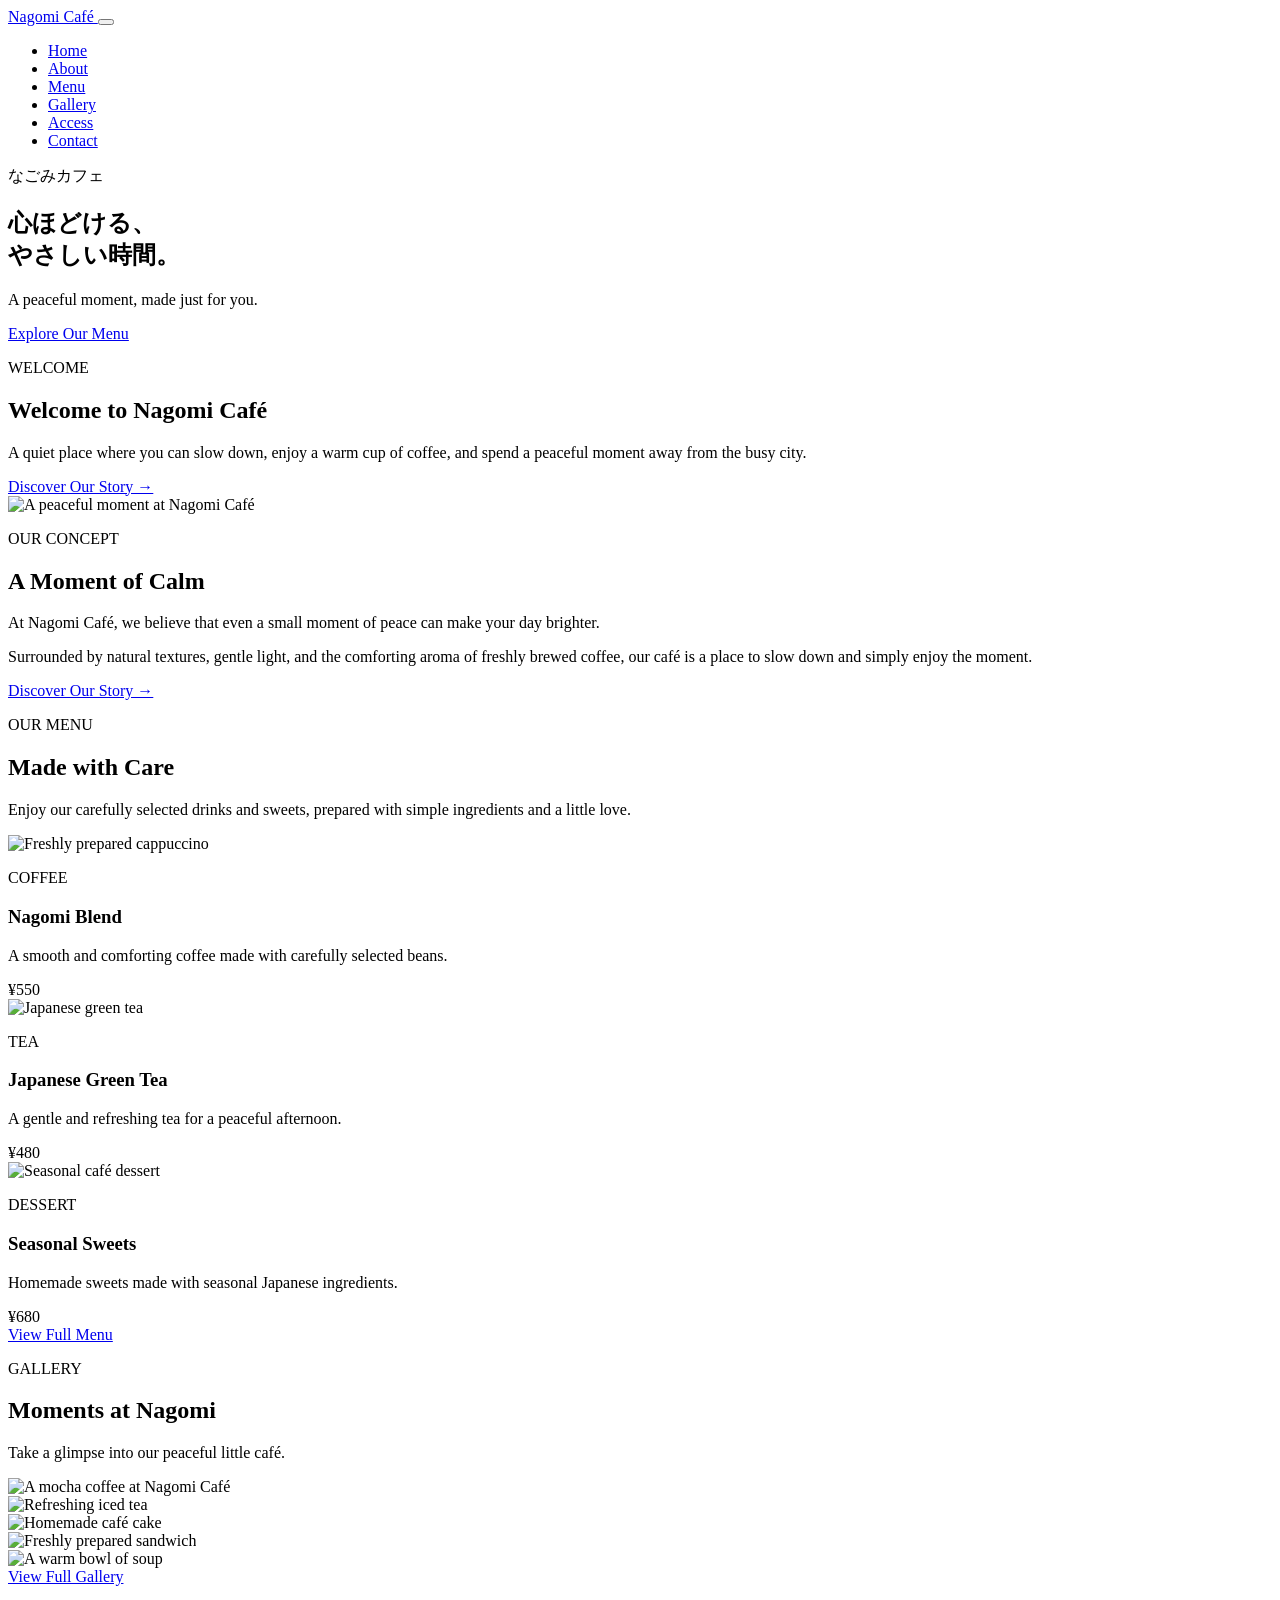
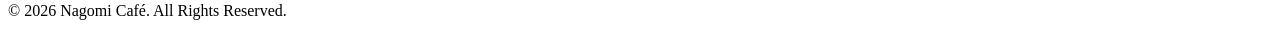
==== index.html @ a52973bc "Add files via upload" ====
<!DOCTYPE html>
<html lang="ja">

<head>
    <meta charset="UTF-8">
    <meta name="viewport" content="width=device-width, initial-scale=1.0">

    <title>Nagomi Café | なごみカフェ</title>

    <link rel="stylesheet" href="css/style.css">
</head>

<body>

    <!-- Header -->
    <header>
        <nav class="navbar">

            <!-- Logo -->
            <a href="index.html" class="logo">
                Nagomi Café
            </a>

            <!-- Mobile Menu Button -->
            <button
                class="menu-toggle"
                id="menu-toggle"
                type="button"
                aria-label="Open navigation menu"
                aria-expanded="false"
                aria-controls="nav-links"
            >
                <span></span>
                <span></span>
                <span></span>
            </button>

            <!-- Navigation Links -->
            <ul id="nav-links">
                <li><a href="index.html">Home</a></li>
                <li><a href="about.html">About</a></li>
                <li><a href="menu.html">Menu</a></li>
                <li><a href="gallery.html">Gallery</a></li>
                <li><a href="access.html">Access</a></li>
                <li><a href="contact.html">Contact</a></li>
            </ul>

        </nav>
    </header>


    <!-- Main Content -->
    <main>

        <!-- Hero Section -->
        <section class="hero">

            <div class="hero-content">

                <p class="hero-subtitle">
                    なごみカフェ
                </p>

                <h1>
                    心ほどける、<br>
                    やさしい時間。
                </h1>

                <p class="hero-text">
                    A peaceful moment, made just for you.
                </p>

                <a href="menu.html" class="hero-button">
                    Explore Our Menu
                </a>

            </div>

        </section>


        <!-- Introduction -->
        <section class="intro">

            <p class="section-label">
                WELCOME
            </p>

            <h2>
                Welcome to Nagomi Café
            </h2>

            <p>
                A quiet place where you can slow down,
                enjoy a warm cup of coffee, and spend
                a peaceful moment away from the busy city.
            </p>

            <a href="about.html" class="text-link">
                Discover Our Story →
            </a>

        </section>


 
<!-- Our Concept -->
<section class="concept">

    <div class="concept-image">
        <img
            src="images/cafe-concept.jpg"
            alt="A peaceful moment at Nagomi Café"
            loading="lazy"
        >
    </div>

    <div class="concept-content">

        <p class="section-label">
            OUR CONCEPT
        </p>

        <h2>
            A Moment of Calm
        </h2>

        <p>
            At Nagomi Café, we believe that even a small
            moment of peace can make your day brighter.
        </p>

        <p>
            Surrounded by natural textures, gentle light,
            and the comforting aroma of freshly brewed coffee,
            our café is a place to slow down and simply enjoy
            the moment.
        </p>

        <a href="about.html" class="text-link">
            Discover Our Story →
        </a>

    </div>

</section>


        <!-- Popular Menu -->
        <section class="menu-preview">

            <p class="section-label">
                OUR MENU
            </p>

            <h2>
                Made with Care
            </h2>

            <p class="menu-intro">
                Enjoy our carefully selected drinks and sweets,
                prepared with simple ingredients and a little love.
            </p>

            <!-- Menu Cards -->
            <div class="menu-cards">

                <!-- Coffee -->
                <div class="menu-card">

                    <div class="menu-card-image">
                        <img
                            src="images/cappuccino.jpg"
                            alt="Freshly prepared cappuccino"
                            loading="lazy"
                        >
                    </div>

                    <div class="menu-card-content">

                        <p class="menu-category">
                            COFFEE
                        </p>

                        <h3>
                            Nagomi Blend
                        </h3>

                        <p>
                            A smooth and comforting coffee
                            made with carefully selected beans.
                        </p>

                        <span class="price">
                            ¥550
                        </span>

                    </div>

                </div>


                <!-- Tea -->
                <div class="menu-card">

                    <div class="menu-card-image">
                        <img
                            src="images/green-tea.jpg"
                            alt="Japanese green tea"
                            loading="lazy"
                        >
                    </div>

                    <div class="menu-card-content">

                        <p class="menu-category">
                            TEA
                        </p>

                        <h3>
                            Japanese Green Tea
                        </h3>

                        <p>
                            A gentle and refreshing tea
                            for a peaceful afternoon.
                        </p>

                        <span class="price">
                            ¥480
                        </span>

                    </div>

                </div>


                <!-- Dessert -->
                <div class="menu-card">

                    <div class="menu-card-image">
                        <img
                            src="images/seasonal-dessert.jpg"
                            alt="Seasonal café dessert"
                            loading="lazy"
                        >
                    </div>

                    <div class="menu-card-content">

                        <p class="menu-category">
                            DESSERT
                        </p>

                        <h3>
                            Seasonal Sweets
                        </h3>

                        <p>
                            Homemade sweets made with
                            seasonal Japanese ingredients.
                        </p>

                        <span class="price">
                            ¥680
                        </span>

                    </div>

                </div>

            </div>

            <!-- Full Menu Button -->
            <a href="menu.html" class="menu-button">
                View Full Menu
            </a>

        </section>


        <!-- Gallery Preview -->
        <section class="gallery-preview">

            <p class="section-label">
                GALLERY
            </p>

            <h2>
                Moments at Nagomi
            </h2>

            <p class="gallery-intro">
                Take a glimpse into our peaceful little café.
            </p>

            <div class="gallery-grid">

                <div class="gallery-item gallery-large">
                    <img
                        src="images/cafe-mocha.jpg"
                        alt="A mocha coffee at Nagomi Café"
                        loading="lazy"
                    >
                </div>

                <div class="gallery-item">
                    <img
                        src="images/iced-tea.jpg"
                        alt="Refreshing iced tea"
                        loading="lazy"
                    >
                </div>

                <div class="gallery-item">
                    <img
                        src="images/homemade-cake.jpg"
                        alt="Homemade café cake"
                        loading="lazy"
                    >
                </div>

                <div class="gallery-item">
                    <img
                        src="images/sandwich.jpg"
                        alt="Freshly prepared sandwich"
                        loading="lazy"
                    >
                </div>

                <div class="gallery-item gallery-wide">
                    <img
                        src="images/soup.jpg"
                        alt="A warm bowl of soup"
                        loading="lazy"
                    >
                </div>

            </div>

            <a href="gallery.html" class="gallery-button">
                View Full Gallery
            </a>

        </section>

    </main>


    <!-- Footer -->
    <footer>

        <p>
            © 2026 Nagomi Café. All Rights Reserved.
        </p>

    </footer>


    <!-- JavaScript -->
    <script src="js/script.js"></script>

</body>

</html>
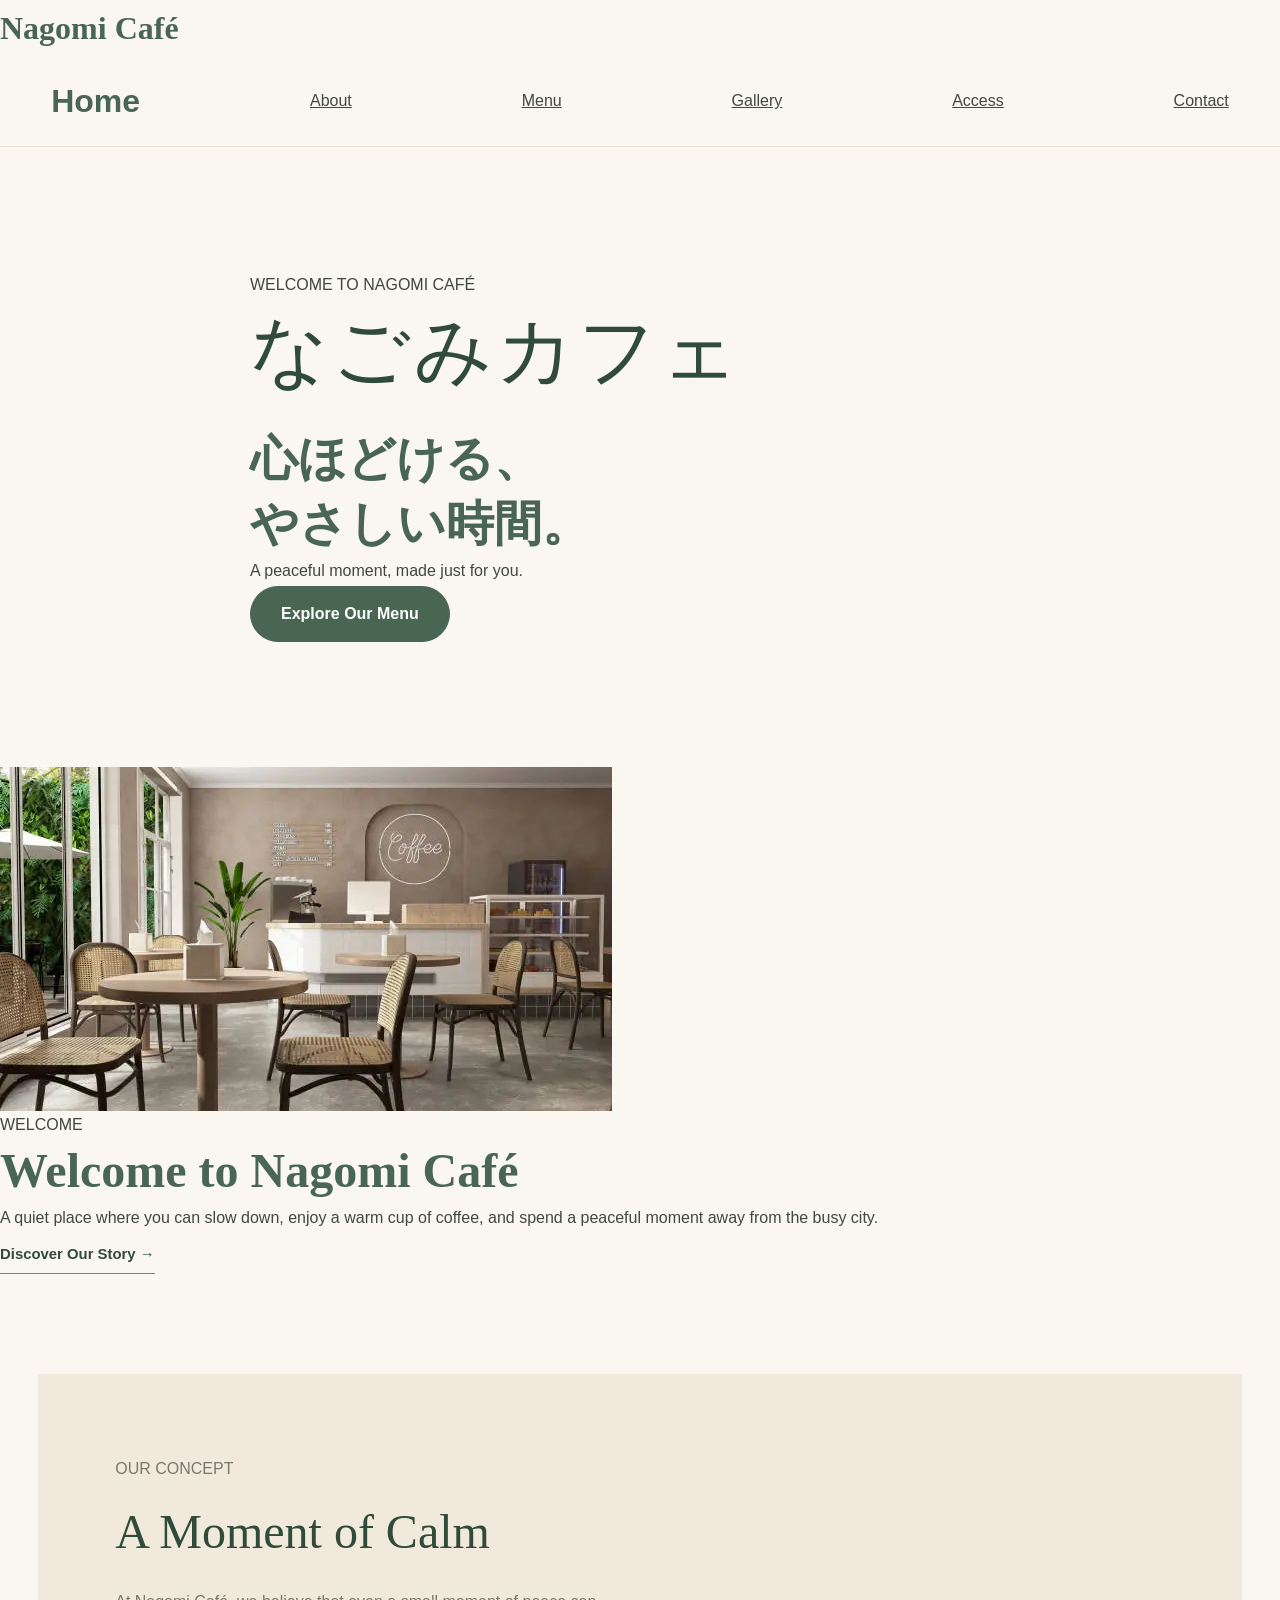
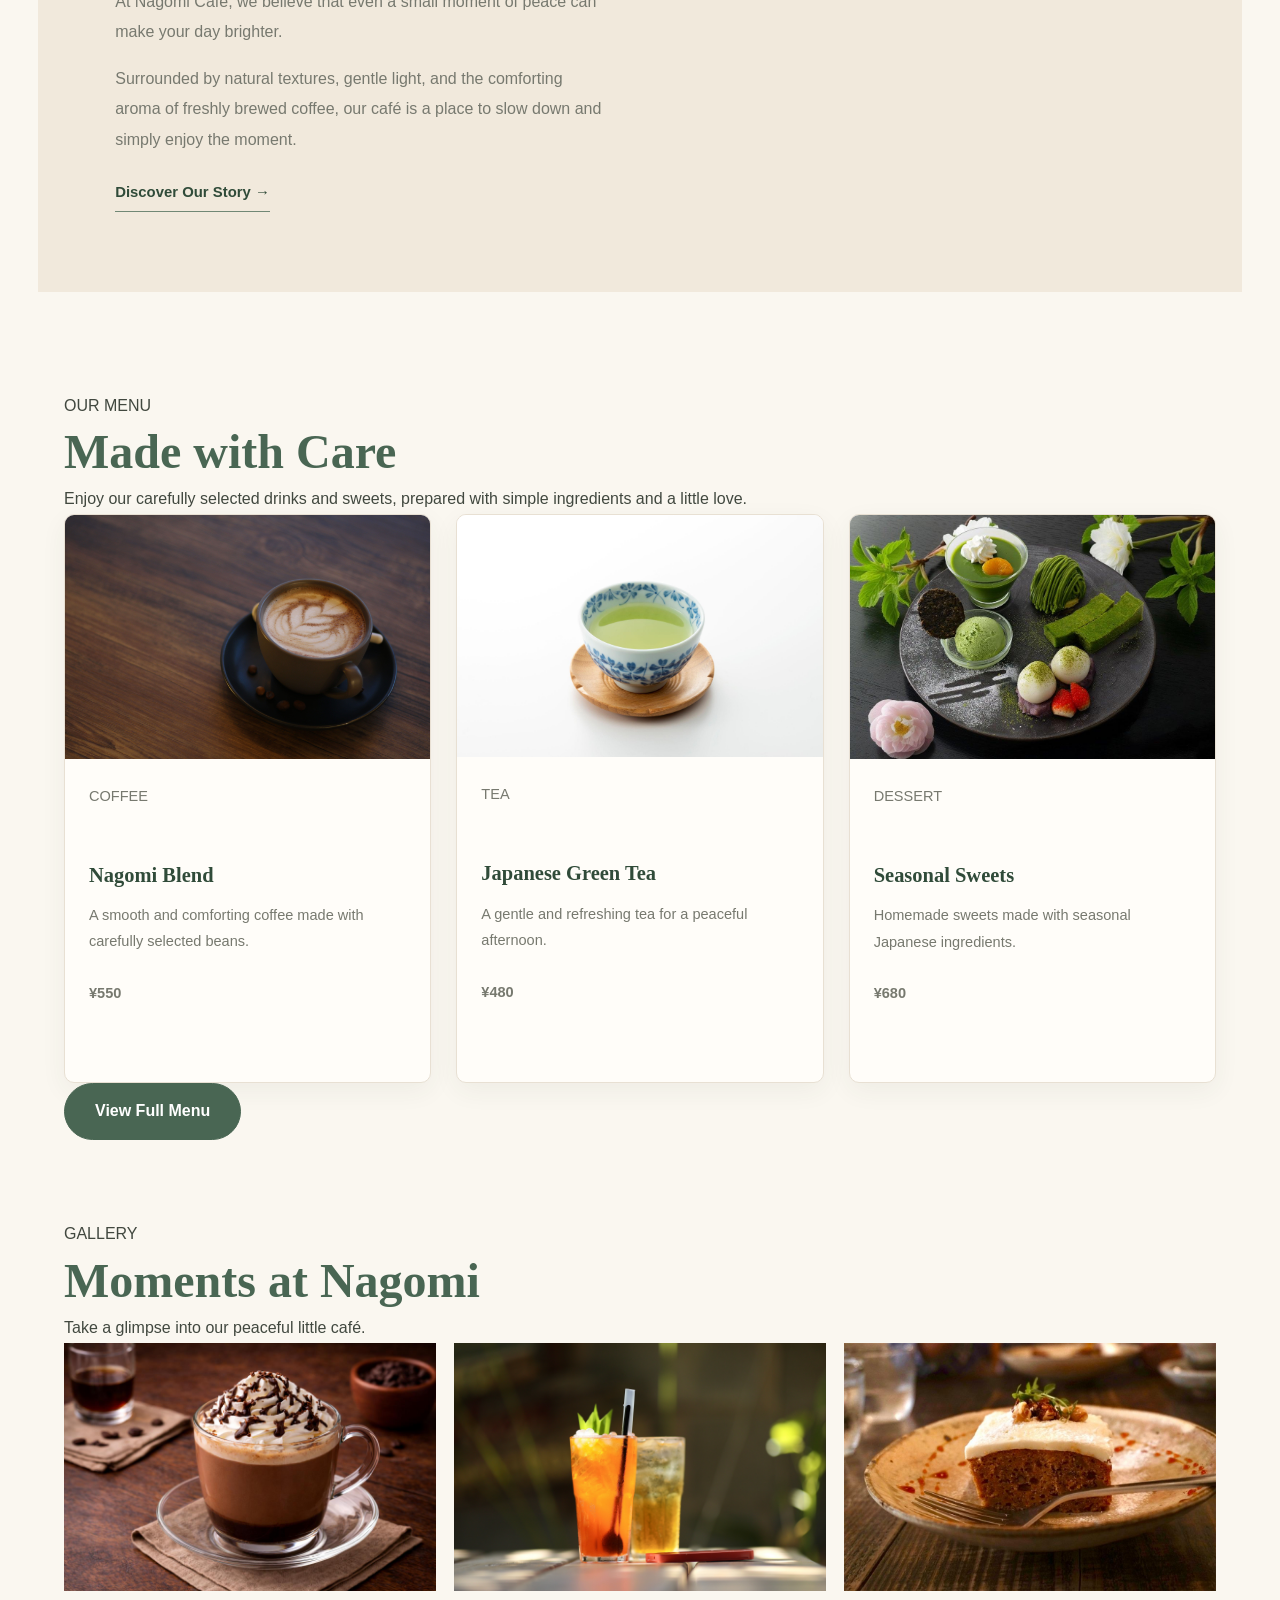
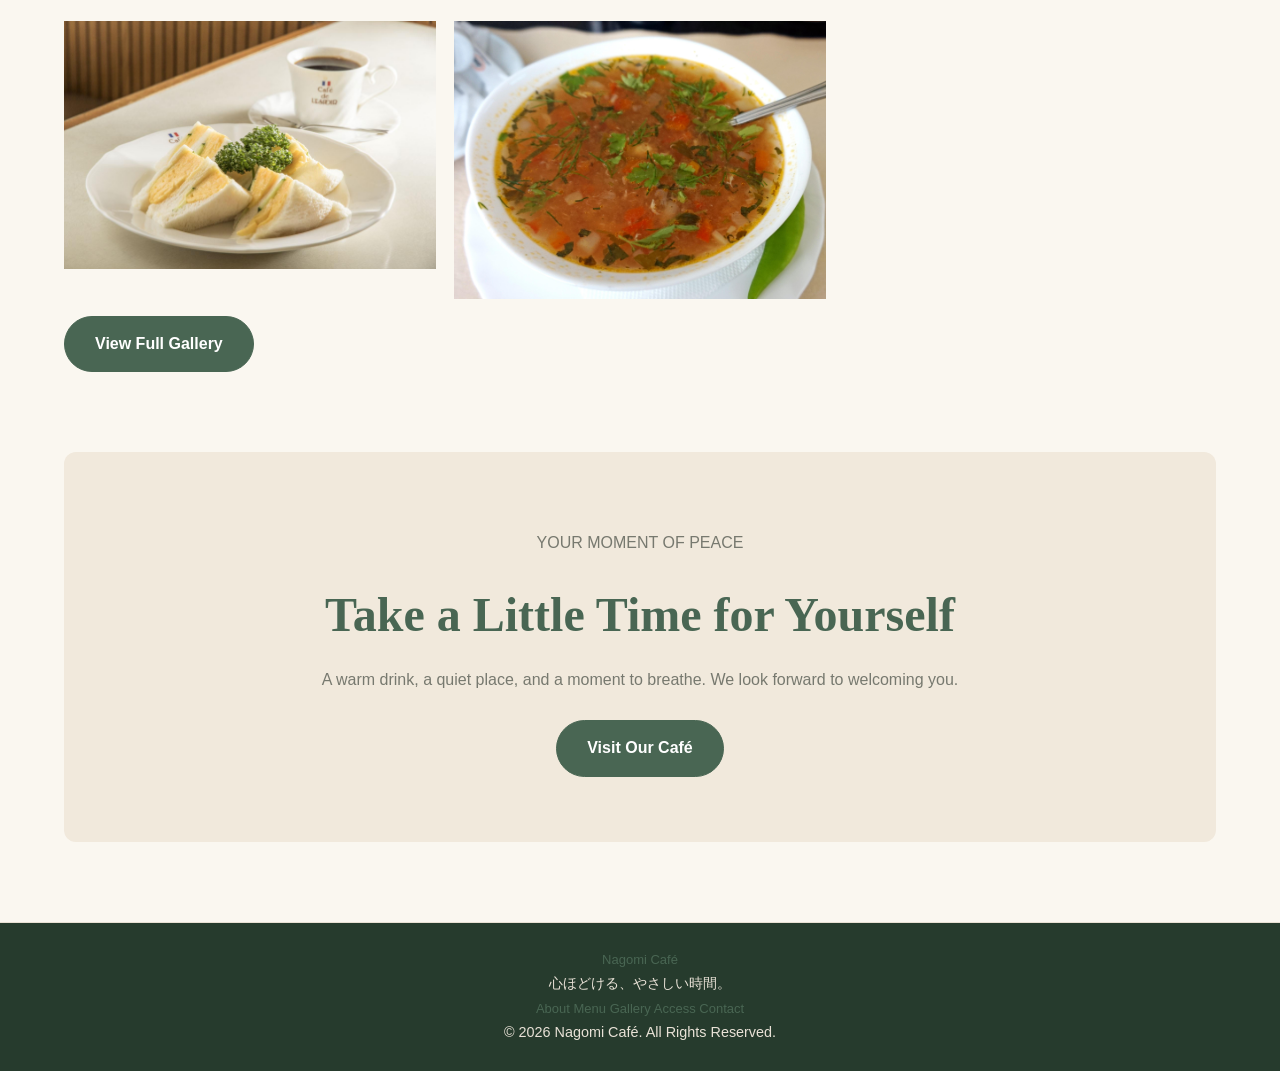
==== commit 76555577: "Fix image paths" ====
--- a/index.html
+++ b/index.html
@@ -1,366 +1,295 @@
 
 <!DOCTYPE html>
-<html lang="ja">
-
+<html lang="en">
 <head>
     <meta charset="UTF-8">
     <meta name="viewport" content="width=device-width, initial-scale=1.0">
 
-    <title>Nagomi Café | なごみカフェ</title>
-
-    <link rel="stylesheet" href="css/style.css">
+    <title>Nagomi Café | A Peaceful Moment</title>
+    <meta name="description" content="Welcome to Nagomi Café, a peaceful Japanese-inspired café for coffee, tea, and seasonal sweets.">
+
+    <link rel="stylesheet" href="style.css">
 </head>
 
 <body>
 
     <!-- Header -->
-    <header>
-        <nav class="navbar">
-
-            <!-- Logo -->
-            <a href="index.html" class="logo">
-                Nagomi Café
-            </a>
-
-            <!-- Mobile Menu Button -->
-            <button
-                class="menu-toggle"
-                id="menu-toggle"
-                type="button"
-                aria-label="Open navigation menu"
-                aria-expanded="false"
-                aria-controls="nav-links"
-            >
-                <span></span>
-                <span></span>
-                <span></span>
-            </button>
-
-            <!-- Navigation Links -->
-            <ul id="nav-links">
-                <li><a href="index.html">Home</a></li>
-                <li><a href="about.html">About</a></li>
-                <li><a href="menu.html">Menu</a></li>
-                <li><a href="gallery.html">Gallery</a></li>
-                <li><a href="access.html">Access</a></li>
-                <li><a href="contact.html">Contact</a></li>
-            </ul>
-
-        </nav>
+    <header class="header">
+        <div class="container nav-container">
+            <a href="index.html" class="logo">Nagomi Café</a>
+
+            <nav class="nav">
+                <a href="index.html">Home</a>
+                <a href="about.html">About</a>
+                <a href="menu.html">Menu</a>
+                <a href="gallery.html">Gallery</a>
+                <a href="access.html">Access</a>
+                <a href="contact.html">Contact</a>
+            </nav>
+        </div>
     </header>
 
-
-    <!-- Main Content -->
     <main>
 
-        <!-- Hero Section -->
+        <!-- Hero -->
         <section class="hero">
-
             <div class="hero-content">
-
-                <p class="hero-subtitle">
-                    なごみカフェ
-                </p>
-
-                <h1>
-                    心ほどける、<br>
-                    やさしい時間。
-                </h1>
-
-                <p class="hero-text">
+                <p class="eyebrow">WELCOME TO NAGOMI CAFÉ</p>
+
+                <h1>なごみカフェ</h1>
+
+                <h2>心ほどける、<br>やさしい時間。</h2>
+
+                <p class="hero-description">
                     A peaceful moment, made just for you.
                 </p>
 
-                <a href="menu.html" class="hero-button">
-                    Explore Our Menu
+                <a href="menu.html" class="btn">Explore Our Menu</a>
+            </div>
+        </section>
+
+        <!-- Welcome -->
+        <section class="welcome section">
+            <div class="container welcome-grid">
+
+                <div class="welcome-image">
+                    <img
+                        src="cafe-concept.jpg"
+                        alt="A peaceful moment at Nagomi Café"
+                        loading="lazy"
+                    >
+                </div>
+
+                <div class="welcome-content">
+                    <p class="eyebrow">WELCOME</p>
+
+                    <h2>Welcome to Nagomi Café</h2>
+
+                    <p>
+                        A quiet place where you can slow down,
+                        enjoy a warm cup of coffee, and spend a
+                        peaceful moment away from the busy city.
+                    </p>
+
+                    <a href="about.html" class="text-link">
+                        Discover Our Story →
+                    </a>
+                </div>
+
+            </div>
+        </section>
+
+        <!-- Concept -->
+        <section class="concept section">
+            <div class="container concept-content">
+                <p class="eyebrow">OUR CONCEPT</p>
+
+                <h2>A Moment of Calm</h2>
+
+                <p>
+                    At Nagomi Café, we believe that even a small
+                    moment of peace can make your day brighter.
+                </p>
+
+                <p>
+                    Surrounded by natural textures, gentle light,
+                    and the comforting aroma of freshly brewed
+                    coffee, our café is a place to slow down and
+                    simply enjoy the moment.
+                </p>
+
+                <a href="about.html" class="text-link">
+                    Discover Our Story →
                 </a>
-
-            </div>
-
-        </section>
-
-
-        <!-- Introduction -->
-        <section class="intro">
-
-            <p class="section-label">
-                WELCOME
-            </p>
-
-            <h2>
-                Welcome to Nagomi Café
-            </h2>
-
-            <p>
-                A quiet place where you can slow down,
-                enjoy a warm cup of coffee, and spend
-                a peaceful moment away from the busy city.
-            </p>
-
-            <a href="about.html" class="text-link">
-                Discover Our Story →
-            </a>
-
-        </section>
-
-
- 
-<!-- Our Concept -->
-<section class="concept">
-
-    <div class="concept-image">
-        <img
-            src="images/cafe-concept.jpg"
-            alt="A peaceful moment at Nagomi Café"
-            loading="lazy"
-        >
-    </div>
-
-    <div class="concept-content">
-
-        <p class="section-label">
-            OUR CONCEPT
-        </p>
-
-        <h2>
-            A Moment of Calm
-        </h2>
-
-        <p>
-            At Nagomi Café, we believe that even a small
-            moment of peace can make your day brighter.
-        </p>
-
-        <p>
-            Surrounded by natural textures, gentle light,
-            and the comforting aroma of freshly brewed coffee,
-            our café is a place to slow down and simply enjoy
-            the moment.
-        </p>
-
-        <a href="about.html" class="text-link">
-            Discover Our Story →
-        </a>
-
-    </div>
-
-</section>
-
+            </div>
+        </section>
 
         <!-- Popular Menu -->
-        <section class="menu-preview">
-
-            <p class="section-label">
-                OUR MENU
-            </p>
-
-            <h2>
-                Made with Care
-            </h2>
-
-            <p class="menu-intro">
-                Enjoy our carefully selected drinks and sweets,
-                prepared with simple ingredients and a little love.
-            </p>
-
-            <!-- Menu Cards -->
-            <div class="menu-cards">
-
-                <!-- Coffee -->
-                <div class="menu-card">
-
-                    <div class="menu-card-image">
+        <section class="menu-section section">
+            <div class="container">
+
+                <div class="section-heading">
+                    <p class="eyebrow">OUR MENU</p>
+                    <h2>Made with Care</h2>
+
+                    <p>
+                        Enjoy our carefully selected drinks and
+                        sweets, prepared with simple ingredients
+                        and a little love.
+                    </p>
+                </div>
+
+                <div class="menu-grid">
+
+                    <article class="menu-card">
                         <img
-                            src="images/cappuccino.jpg"
+                            src="cappuccino.jpg"
                             alt="Freshly prepared cappuccino"
                             loading="lazy"
                         >
-                    </div>
-
-                    <div class="menu-card-content">
-
-                        <p class="menu-category">
-                            COFFEE
-                        </p>
-
-                        <h3>
-                            Nagomi Blend
-                        </h3>
-
-                        <p>
-                            A smooth and comforting coffee
-                            made with carefully selected beans.
-                        </p>
-
-                        <span class="price">
-                            ¥550
-                        </span>
-
-                    </div>
-
-                </div>
-
-
-                <!-- Tea -->
-                <div class="menu-card">
-
-                    <div class="menu-card-image">
+
+                        <div class="menu-card-content">
+                            <p class="eyebrow">COFFEE</p>
+                            <h3>Nagomi Blend</h3>
+
+                            <p>
+                                A smooth and comforting coffee
+                                made with carefully selected beans.
+                            </p>
+
+                            <p class="price">¥550</p>
+                        </div>
+                    </article>
+
+                    <article class="menu-card">
                         <img
-                            src="images/green-tea.jpg"
+                            src="green-tea.jpg"
                             alt="Japanese green tea"
                             loading="lazy"
                         >
-                    </div>
-
-                    <div class="menu-card-content">
-
-                        <p class="menu-category">
-                            TEA
-                        </p>
-
-                        <h3>
-                            Japanese Green Tea
-                        </h3>
-
-                        <p>
-                            A gentle and refreshing tea
-                            for a peaceful afternoon.
-                        </p>
-
-                        <span class="price">
-                            ¥480
-                        </span>
-
-                    </div>
-
-                </div>
-
-
-                <!-- Dessert -->
-                <div class="menu-card">
-
-                    <div class="menu-card-image">
+
+                        <div class="menu-card-content">
+                            <p class="eyebrow">TEA</p>
+                            <h3>Japanese Green Tea</h3>
+
+                            <p>
+                                A gentle and refreshing tea for
+                                a peaceful afternoon.
+                            </p>
+
+                            <p class="price">¥480</p>
+                        </div>
+                    </article>
+
+                    <article class="menu-card">
                         <img
-                            src="images/seasonal-dessert.jpg"
+                            src="seasonal-dessert.jpg"
                             alt="Seasonal café dessert"
                             loading="lazy"
                         >
-                    </div>
-
-                    <div class="menu-card-content">
-
-                        <p class="menu-category">
-                            DESSERT
-                        </p>
-
-                        <h3>
-                            Seasonal Sweets
-                        </h3>
-
-                        <p>
-                            Homemade sweets made with
-                            seasonal Japanese ingredients.
-                        </p>
-
-                        <span class="price">
-                            ¥680
-                        </span>
-
-                    </div>
-
-                </div>
-
-            </div>
-
-            <!-- Full Menu Button -->
-            <a href="menu.html" class="menu-button">
-                View Full Menu
-            </a>
-
-        </section>
-
-
-        <!-- Gallery Preview -->
-        <section class="gallery-preview">
-
-            <p class="section-label">
-                GALLERY
+
+                        <div class="menu-card-content">
+                            <p class="eyebrow">DESSERT</p>
+                            <h3>Seasonal Sweets</h3>
+
+                            <p>
+                                Homemade sweets made with
+                                seasonal Japanese ingredients.
+                            </p>
+
+                            <p class="price">¥680</p>
+                        </div>
+                    </article>
+
+                </div>
+
+                <div class="center-button">
+                    <a href="menu.html" class="btn">
+                        View Full Menu
+                    </a>
+                </div>
+
+            </div>
+        </section>
+
+        <!-- Gallery -->
+        <section class="gallery-section section">
+            <div class="container">
+
+                <div class="section-heading">
+                    <p class="eyebrow">GALLERY</p>
+                    <h2>Moments at Nagomi</h2>
+
+                    <p>
+                        Take a glimpse into our peaceful little café.
+                    </p>
+                </div>
+
+                <div class="gallery-grid">
+                    <img
+                        src="cafe-mocha.jpg"
+                        alt="A mocha coffee at Nagomi Café"
+                        loading="lazy"
+                    >
+
+                    <img
+                        src="iced-tea.jpg"
+                        alt="Refreshing iced tea"
+                        loading="lazy"
+                    >
+
+                    <img
+                        src="homemade-cake.jpg"
+                        alt="Homemade café cake"
+                        loading="lazy"
+                    >
+
+                    <img
+                        src="sandwich.jpg"
+                        alt="Freshly prepared sandwich"
+                        loading="lazy"
+                    >
+
+                    <img
+                        src="soup.jpg"
+                        alt="A warm bowl of soup"
+                        loading="lazy"
+                    >
+                </div>
+
+                <div class="center-button">
+                    <a href="gallery.html" class="btn">
+                        View Full Gallery
+                    </a>
+                </div>
+
+            </div>
+        </section>
+
+        <!-- Visit Us -->
+        <section class="visit-section section">
+            <div class="container visit-content">
+                <p class="eyebrow">YOUR MOMENT OF PEACE</p>
+
+                <h2>Take a Little Time for Yourself</h2>
+
+                <p>
+                    A warm drink, a quiet place, and a moment
+                    to breathe. We look forward to welcoming you.
+                </p>
+
+                <a href="access.html" class="btn">
+                    Visit Our Café
+                </a>
+            </div>
+        </section>
+
+    </main>
+
+    <!-- Footer -->
+    <footer class="footer">
+        <div class="container footer-content">
+            <a href="index.html" class="footer-logo">Nagomi Café</a>
+
+            <p>
+                心ほどける、やさしい時間。
             </p>
 
-            <h2>
-                Moments at Nagomi
-            </h2>
-
-            <p class="gallery-intro">
-                Take a glimpse into our peaceful little café.
+            <div class="footer-links">
+                <a href="about.html">About</a>
+                <a href="menu.html">Menu</a>
+                <a href="gallery.html">Gallery</a>
+                <a href="access.html">Access</a>
+                <a href="contact.html">Contact</a>
+            </div>
+
+            <p class="copyright">
+                © 2026 Nagomi Café. All Rights Reserved.
             </p>
-
-            <div class="gallery-grid">
-
-                <div class="gallery-item gallery-large">
-                    <img
-                        src="images/cafe-mocha.jpg"
-                        alt="A mocha coffee at Nagomi Café"
-                        loading="lazy"
-                    >
-                </div>
-
-                <div class="gallery-item">
-                    <img
-                        src="images/iced-tea.jpg"
-                        alt="Refreshing iced tea"
-                        loading="lazy"
-                    >
-                </div>
-
-                <div class="gallery-item">
-                    <img
-                        src="images/homemade-cake.jpg"
-                        alt="Homemade café cake"
-                        loading="lazy"
-                    >
-                </div>
-
-                <div class="gallery-item">
-                    <img
-                        src="images/sandwich.jpg"
-                        alt="Freshly prepared sandwich"
-                        loading="lazy"
-                    >
-                </div>
-
-                <div class="gallery-item gallery-wide">
-                    <img
-                        src="images/soup.jpg"
-                        alt="A warm bowl of soup"
-                        loading="lazy"
-                    >
-                </div>
-
-            </div>
-
-            <a href="gallery.html" class="gallery-button">
-                View Full Gallery
-            </a>
-
-        </section>
-
-    </main>
-
-
-    <!-- Footer -->
-    <footer>
-
-        <p>
-            © 2026 Nagomi Café. All Rights Reserved.
-        </p>
-
+        </div>
     </footer>
 
-
-    <!-- JavaScript -->
-    <script src="js/script.js"></script>
+    <script src="script.js"></script>
 
 </body>
-
 </html>
--- a/style.css
+++ b/style.css
@@ -0,0 +1,3321 @@
+
+/* =========================================
+   NAGOMI CAFE — COMPLETE WEBSITE STYLES
+   Japanese Minimal | Cream | Sage Green
+========================================= */
+
+/* 1. COLORS & RESET */
+:root {
+    --cream: #faf7f0;
+    --cream-dark: #f1e9dc;
+    --beige: #e6d7be;
+    --green: #496653;
+    --green-dark: #304b39;
+    --sage: #718875;
+    --gold: #d5a66b;
+    --text: #41483f;
+    --muted: #77796f;
+    --white: #ffffff;
+    --border: #e8e0d3;
+    --shadow: 0 12px 35px rgba(48, 75, 57, 0.09);
+}
+
+* {
+    margin: 0;
+    padding: 0;
+    box-sizing: border-box;
+}
+
+html {
+    scroll-behavior: smooth;
+    scroll-padding-top: 90px;
+}
+
+body {
+    font-family: "Noto Sans", "Yu Gothic", Meiryo, sans-serif;
+    background: var(--cream);
+    color: var(--text);
+    font-size: 16px;
+    line-height: 1.8;
+    overflow-x: hidden;
+}
+
+img {
+    display: block;
+    max-width: 100%;
+}
+
+a {
+    color: inherit;
+}
+
+button,
+input,
+textarea,
+select {
+    font: inherit;
+}
+
+h1,
+h2,
+h3,
+.logo,
+.navbar .logo {
+    font-family: Georgia, "Yu Mincho", "Hiragino Mincho ProN",
+        "Noto Serif JP", serif;
+}
+
+h2 {
+    color: var(--green);
+    font-size: clamp(2rem, 4vw, 3rem);
+    font-weight: 600;
+    line-height: 1.35;
+}
+
+p {
+    overflow-wrap: break-word;
+}
+
+/* 2. HEADER & NAVIGATION */
+header {
+    position: relative;
+    z-index: 100;
+    width: 100%;
+    background: rgba(250, 247, 240, 0.98);
+    border-bottom: 1px solid var(--border);
+}
+
+header nav,
+.navbar {
+    width: min(1180px, 92%);
+    min-height: 88px;
+    margin: 0 auto;
+    display: flex;
+    align-items: center;
+    justify-content: space-between;
+    gap: 28px;
+}
+
+.logo,
+.navbar .logo,
+header nav > a:first-child {
+    color: var(--green);
+    font-size: clamp(1.55rem, 2.5vw, 2rem);
+    font-weight: 700;
+    text-decoration: none;
+    white-space: nowrap;
+}
+
+.navbar ul,
+header nav ul,
+#nav-links {
+    display: flex;
+    align-items: center;
+    justify-content: flex-end;
+    gap: 30px;
+    list-style: none;
+}
+
+.navbar ul a,
+header nav ul a,
+#nav-links a {
+    position: relative;
+    color: var(--green);
+    font-size: 0.95rem;
+    font-weight: 600;
+    text-decoration: none;
+    transition: color 0.25s ease;
+}
+
+.navbar ul a::after,
+header nav ul a::after,
+#nav-links a::after {
+    position: absolute;
+    content: "";
+    left: 0;
+    bottom: -7px;
+    width: 0;
+    height: 2px;
+    background: var(--gold);
+    transition: width 0.25s ease;
+}
+
+.navbar ul a:hover,
+header nav ul a:hover,
+#nav-links a:hover {
+    color: var(--sage);
+}
+
+.navbar ul a:hover::after,
+header nav ul a:hover::after,
+#nav-links a:hover::after {
+    width: 100%;
+}
+
+/* 3. BUTTONS */
+.hero-button,
+.btn,
+.button,
+.btn-primary,
+.menu-button,
+.gallery-button,
+.contact-button,
+button[type="submit"] {
+    display: inline-flex;
+    align-items: center;
+    justify-content: center;
+    min-height: 52px;
+    padding: 13px 30px;
+    border: 1px solid var(--green);
+    border-radius: 40px;
+    background: var(--green);
+    color: var(--white);
+    font-weight: 600;
+    text-align: center;
+    text-decoration: none;
+    cursor: pointer;
+    transition:
+        background 0.25s ease,
+        color 0.25s ease,
+        transform 0.25s ease,
+        box-shadow 0.25s ease;
+}
+
+.hero-button:hover,
+.btn:hover,
+.button:hover,
+.btn-primary:hover,
+.menu-button:hover,
+.gallery-button:hover,
+.contact-button:hover,
+button[type="submit"]:hover {
+    background: var(--green-dark);
+    border-color: var(--green-dark);
+    color: var(--white);
+    transform: translateY(-2px);
+    box-shadow: var(--shadow);
+}
+
+.btn-secondary {
+    background: transparent;
+    color: var(--green);
+}
+
+/* 4. HOME HERO */
+.hero {
+    position: relative;
+    display: flex;
+    align-items: center;
+    justify-content: flex-start;
+    min-height: 540px;
+    padding: 70px max(5%, calc((100% - 1180px) / 2));
+    overflow: hidden;
+    isolation: isolate;
+
+    
+    background-color: var(--cream-dark);
+
+    background-image:
+        linear-gradient(
+            90deg,
+            rgba(250, 247, 240, 0.88) 0%,
+            rgba(250, 247, 240, 0.72) 40%,
+            rgba(250, 247, 240, 0.30) 70%,
+            rgba(250, 247, 240, 0.12) 100%
+        ),
+        url("../images/cafe-menu.jpg");
+
+    background-position: center, center;
+    background-size: cover;
+    background-repeat: no-repeat;
+
+}
+
+.hero-content {
+    position: relative;
+    z-index: 1;
+    width: min(560px, 54%);
+    margin: 0;
+    text-align: left;
+}
+
+.hero-subtitle {
+    margin-bottom: 15px;
+    color: var(--green);
+    font-family: Georgia, "Yu Mincho", "Noto Serif JP", serif;
+    font-size: 1.3rem;
+    font-weight: 600;
+    letter-spacing: 0.18em;
+}
+
+.hero h1 {
+    margin: 0 0 22px;
+    color: var(--green);
+    font-family: Georgia, "Yu Mincho", "Noto Serif JP", serif;
+    font-size: clamp(2.8rem, 5.2vw, 4.5rem);
+    font-weight: 600;
+    line-height: 1.4;
+    letter-spacing: 0.04em;
+}
+
+.hero-text {
+    max-width: 470px;
+    margin: 0 0 28px;
+    color: var(--text);
+    font-size: 1.15rem;
+    line-height: 1.9;
+}
+
+.hero-button {
+    min-height: 56px;
+    padding: 15px 34px;
+    font-size: 1.05rem;
+    letter-spacing: 0.02em;
+}
+
+/* 5. COMMON SECTION STYLES */
+section:not(.hero) {
+    scroll-margin-top: 90px;
+}
+
+.section-label {
+    margin-bottom: 10px;
+    color: var(--sage);
+    font-size: 0.85rem;
+    font-weight: 700;
+    letter-spacing: 0.18em;
+}
+
+.menu-intro,
+.gallery-intro {
+    max-width: 650px;
+    margin-top: 12px;
+    color: var(--muted);
+    font-size: 1rem;
+}
+
+
+
+/* 6. OUR CONCEPT */
+.concept {
+    width: min(1280px, 94%);
+    margin: 100px auto;
+    display: grid;
+    grid-template-columns: 1.2fr 1fr;
+    align-items: center;
+    gap: 45px;
+}
+
+
+
+.concept-image {
+    width:110%;
+    height: 600px;
+    overflow: hidden;
+    border-radius: 6px 100px 6px 6px;
+    background: var(--cream-dark);
+}
+
+.concept-image img {
+    width: 100%;
+    height: 100%;
+    object-fit: contain;
+    display: block;
+    transition: transform 0.6s ease;
+}
+
+
+
+.concept-image:hover img {
+    transform: scale(1.04);
+}
+
+.concept-content h2 {
+    margin-bottom: 22px;
+}
+
+.concept-content > p:not(.section-label) {
+    margin-bottom: 18px;
+    color: var(--muted);
+    line-height: 2;
+}
+
+.text-link {
+    display: inline-block;
+    margin-top: 8px;
+    padding-bottom: 5px;
+    border-bottom: 1px solid var(--gold);
+    color: var(--green);
+    font-weight: 700;
+    text-decoration: none;
+    transition: color 0.25s ease;
+}
+
+.text-link:hover {
+    color: var(--gold);
+}
+
+/* 7. POPULAR MENU */
+.menu-preview {
+    padding: 85px 5% 95px;
+    background: var(--cream-dark);
+}
+
+.menu-preview > .section-label,
+.menu-preview > h2,
+.menu-preview > .menu-intro,
+.menu-preview > .menu-button {
+    width: min(1180px, 100%);
+    margin-left: auto;
+    margin-right: auto;
+}
+
+.menu-preview > h2 {
+    margin-bottom: 10px;
+}
+
+.menu-preview > .menu-intro {
+    margin-top: 0;
+    margin-bottom: 32px;
+}
+
+.menu-cards {
+    width: min(1180px, 100%);
+    margin: 0 auto 35px;
+    display: grid;
+    grid-template-columns: repeat(3, minmax(0, 1fr));
+    gap: 25px;
+}
+
+.menu-card {
+    overflow: hidden;
+    border: 1px solid rgba(230, 215, 190, 0.8);
+    border-radius: 12px;
+    background: var(--cream);
+    box-shadow: 0 5px 20px rgba(48, 75, 57, 0.04);
+    transition: transform 0.3s ease, box-shadow 0.3s ease;
+}
+
+.menu-card:hover {
+    transform: translateY(-6px);
+    box-shadow: var(--shadow);
+}
+
+.menu-card-image {
+    height: 235px;
+    overflow: hidden;
+    background: var(--beige);
+}
+
+.menu-card-image img {
+    width: 100%;
+    height: 100%;
+    object-fit: cover;
+    transition: transform 0.5s ease;
+}
+
+.menu-card:hover .menu-card-image img {
+    transform: scale(1.05);
+}
+
+.menu-card-content {
+    padding: 23px 24px 26px;
+}
+
+.menu-category {
+    margin-bottom: 5px;
+    color: var(--sage);
+    font-size: 0.78rem;
+    font-weight: 700;
+    letter-spacing: 0.16em;
+}
+
+.menu-card h3 {
+    margin-bottom: 10px;
+    color: var(--green);
+    font-size: 1.35rem;
+    line-height: 1.4;
+}
+
+.menu-card-content > p:not(.menu-category) {
+    min-height: 58px;
+    margin-bottom: 16px;
+    color: var(--muted);
+    font-size: 0.94rem;
+}
+
+.price {
+    color: var(--green);
+    font-size: 1.1rem;
+    font-weight: 700;
+}
+
+.menu-button,
+.gallery-button {
+    display: flex;
+    width: fit-content;
+    margin: 0 auto;
+    background: transparent;
+    color: var(--green);
+}
+
+.menu-button:hover,
+.gallery-button:hover {
+    background: var(--green);
+    color: var(--white);
+}
+
+/* 8. GALLERY PREVIEW */
+.gallery-preview {
+    padding: 90px 5%;
+    text-align: center;
+}
+
+.gallery-preview > .section-label,
+.gallery-preview > h2,
+.gallery-preview > .gallery-intro {
+    width: min(900px, 100%);
+    margin-left: auto;
+    margin-right: auto;
+}
+
+.gallery-preview > h2 {
+    margin-bottom: 10px;
+}
+
+.gallery-preview > .gallery-intro {
+    margin-bottom: 35px;
+}
+
+.gallery-grid {
+    width: min(1180px, 100%);
+    margin: 0 auto 35px;
+    display: grid;
+    grid-template-columns: repeat(3, minmax(0, 1fr));
+    grid-auto-rows: 220px;
+    gap: 18px;
+}
+
+.gallery-item {
+    overflow: hidden;
+    border-radius: 10px;
+    background: var(--cream-dark);
+}
+
+.gallery-item img {
+    width: 100%;
+    height: 100%;
+    object-fit: cover;
+    transition: transform 0.5s ease;
+}
+
+.gallery-item:hover img {
+    transform: scale(1.06);
+}
+
+.gallery-large {
+    grid-row: span 2;
+}
+
+.gallery-wide {
+    grid-column: span 2;
+}
+
+/* 9. OTHER PAGE HEROES */
+.page-hero,
+.about-hero,
+.menu-hero,
+.gallery-hero,
+.access-hero,
+.contact-hero {
+    padding: 85px 5%;
+    background: var(--cream-dark);
+    text-align: center;
+}
+
+.page-hero h1,
+.about-hero h1,
+.menu-hero h1,
+.gallery-hero h1,
+.access-hero h1,
+.contact-hero h1 {
+    margin-bottom: 15px;
+    color: var(--green);
+    font-size: clamp(2.4rem, 5vw, 3.8rem);
+}
+
+.page-hero p,
+.about-hero p,
+.menu-hero p,
+.gallery-hero p,
+.access-hero p,
+.contact-hero p {
+    max-width: 700px;
+    margin: 0 auto;
+    color: var(--muted);
+    font-size: 1.05rem;
+}
+
+/* 10. GENERAL CONTENT SECTIONS */
+.about-section,
+.about-content,
+.menu-section,
+.gallery-section,
+.access-section,
+.contact-section,
+.visit-section,
+.why-choose-us {
+    width: min(1180px, 90%);
+    margin: 80px auto;
+}
+
+.about-section,
+.about-content {
+    display: grid;
+    grid-template-columns: 1fr 1fr;
+    align-items: center;
+    gap: 55px;
+}
+
+.about-section img,
+.about-content img {
+    width: 100%;
+    max-height: 480px;
+    border-radius: 10px;
+    object-fit: cover;
+}
+
+.about-section h2,
+.about-content h2,
+.access-section h2,
+.contact-section h2,
+.visit-section h2 {
+    margin-bottom: 18px;
+}
+
+.about-section p,
+.about-content p,
+.access-section p,
+.visit-section p {
+    margin-bottom: 16px;
+    color: var(--muted);
+}
+
+/* 11. MENU PAGE */
+.menu-section > h2 {
+    margin-bottom: 25px;
+}
+
+.menu-list,
+.menu-grid {
+    display: grid;
+    grid-template-columns: repeat(3, minmax(0, 1fr));
+    gap: 25px;
+}
+
+.menu-list .menu-card,
+.menu-grid .menu-card {
+    height: 100%;
+}
+
+/* 12. GALLERY PAGE */
+.gallery-section .gallery-grid {
+    grid-auto-rows: 260px;
+}
+
+/* 13. ACCESS PAGE */
+.access-details {
+    display: grid;
+    grid-template-columns: 1fr 1fr;
+    gap: 35px;
+    align-items: start;
+}
+
+.access-map,
+.map-container {
+    width: 100%;
+    min-height: 320px;
+    overflow: hidden;
+    border-radius: 10px;
+    background: var(--cream-dark);
+}
+
+.access-map iframe,
+.map-container iframe {
+    width: 100%;
+    min-height: 320px;
+    border: 0;
+}
+
+/* 14. CONTACT PAGE */
+.contact-section {
+    max-width: 850px;
+}
+
+.contact-form,
+form {
+    width: 100%;
+}
+
+.contact-form label,
+form label {
+    display: block;
+    margin-bottom: 7px;
+    color: var(--green);
+    font-weight: 600;
+}
+
+.contact-form input,
+.contact-form textarea,
+.contact-form select,
+form input,
+form textarea,
+form select {
+    width: 100%;
+    margin-bottom: 20px;
+    padding: 13px 15px;
+    border: 1px solid var(--border);
+    border-radius: 6px;
+    outline: none;
+    background: var(--white);
+    color: var(--text);
+}
+
+.contact-form input:focus,
+.contact-form textarea:focus,
+.contact-form select:focus,
+form input:focus,
+form textarea:focus,
+form select:focus {
+    border-color: var(--sage);
+    box-shadow: 0 0 0 3px rgba(113, 136, 117, 0.12);
+}
+
+.contact-form textarea,
+form textarea {
+    min-height: 150px;
+    resize: vertical;
+}
+
+form button[type="submit"] {
+    width: auto;
+}
+
+/* 15. VISIT / CTA */
+.visit-section,
+.cta-section {
+    padding: 65px 30px;
+    border-radius: 12px;
+    background: var(--cream-dark);
+    text-align: center;
+}
+
+.visit-section p,
+.cta-section p {
+    max-width: 700px;
+    margin: 12px auto 25px;
+    color: var(--muted);
+}
+
+/* 16. FOOTER */
+footer {
+    padding: 30px 5%;
+    border-top: 1px solid var(--border);
+    background: #f5f0e7;
+    color: var(--muted);
+    text-align: center;
+}
+
+footer p {
+    font-size: 0.9rem;
+}
+
+footer a {
+    color: var(--green);
+    text-decoration: none;
+}
+
+/* 17. TABLET */
+@media (max-width: 900px) {
+    header nav,
+    .navbar {
+        width: 92%;
+        gap: 18px;
+    }
+
+    .navbar ul,
+    header nav ul,
+    #nav-links {
+        gap: 17px;
+    }
+
+    .hero {
+        min-height: 500px;
+        padding: 60px 5%;
+        background-position: center, 58% center;
+    }
+
+    .hero-content {
+        width: min(500px, 62%);
+    }
+
+    .concept {
+        gap: 35px;
+        margin: 75px auto;
+    }
+
+    .concept-image {
+        height: 390px;
+    }
+
+    .menu-cards {
+        gap: 17px;
+    }
+
+    .menu-card-image {
+        height: 190px;
+    }
+
+    .menu-card-content {
+        padding: 18px;
+    }
+
+    .gallery-grid {
+        grid-auto-rows: 180px;
+    }
+}
+
+/* 18. MOBILE */
+@media (max-width: 650px) {
+    body {
+        font-size: 15px;
+    }
+
+    header nav,
+    .navbar {
+        width: 92%;
+        min-height: 75px;
+        flex-wrap: wrap;
+        justify-content: center;
+        gap: 12px;
+        padding: 14px 0;
+    }
+
+    .logo,
+    .navbar .logo,
+    header nav > a:first-child {
+        font-size: 1.55rem;
+    }
+
+    .navbar ul,
+    header nav ul,
+    #nav-links {
+        width: 100%;
+        display: flex;
+        flex-wrap: wrap;
+        justify-content: center;
+        gap: 10px 20px;
+    }
+
+    .navbar ul a,
+    header nav ul a,
+    #nav-links a {
+        font-size: 0.85rem;
+    }
+
+    /* Hero image and content */
+    .hero {
+        min-height: 570px;
+        padding: 60px 22px;
+        justify-content: center;
+        background-image:
+    linear-gradient(
+        90deg,
+        rgba(250, 247, 240, 0.90) 0%,
+        rgba(250, 247, 240, 0.72) 35%,
+        rgba(250, 247, 240, 0.25) 65%,
+        rgba(250, 247, 240, 0.05) 100%
+    ),
+    url("../images/cafe-latte.jpg");
+        background-position: center, 60% center;
+    }
+
+    .hero-content {
+        width: 100%;
+        margin: 0 auto;
+        text-align: center;
+    }
+
+    .hero-subtitle {
+        margin-bottom: 12px;
+        font-size: 1.1rem;
+    }
+
+    .hero h1 {
+        margin-bottom: 18px;
+        font-size: clamp(2.3rem, 9vw, 3.2rem);
+        line-height: 1.55;
+    }
+
+    .hero-text {
+        max-width: 390px;
+        margin: 0 auto 25px;
+        font-size: 1rem;
+        line-height: 1.9;
+    }
+
+    .hero-button {
+        min-height: 52px;
+        padding: 13px 26px;
+        font-size: 0.98rem;
+    }
+
+    /* Concept */
+    .concept {
+        width: 90%;
+        margin: 60px auto;
+        grid-template-columns: 1fr;
+        gap: 28px;
+    }
+
+    .concept-image {
+        height: 300px;
+        border-radius: 6px 65px 6px 6px;
+    }
+
+    .concept-content h2 {
+        font-size: 2.1rem;
+    }
+
+    /* Menu */
+    .menu-preview {
+        padding: 60px 5%;
+    }
+
+    .menu-cards,
+    .menu-list,
+    .menu-grid {
+        grid-template-columns: 1fr;
+        gap: 22px;
+    }
+
+    .menu-card-image {
+        height: 240px;
+    }
+
+    .menu-card-content > p:not(.menu-category) {
+        min-height: auto;
+    }
+
+    /* Gallery */
+    .gallery-preview {
+        padding: 60px 5%;
+    }
+
+    .gallery-grid,
+    .gallery-section .gallery-grid {
+        grid-template-columns: repeat(2, minmax(0, 1fr));
+        grid-auto-rows: 165px;
+        gap: 12px;
+    }
+
+    .gallery-large {
+        grid-row: span 2;
+    }
+
+    .gallery-wide {
+        grid-column: span 2;
+    }
+
+    /* Other pages */
+    .page-hero,
+    .about-hero,
+    .menu-hero,
+    .gallery-hero,
+    .access-hero,
+    .contact-hero {
+        padding: 60px 6%;
+    }
+
+    .about-section,
+    .about-content {
+        grid-template-columns: 1fr;
+        gap: 25px;
+    }
+
+    .about-section,
+    .about-content,
+    .menu-section,
+    .gallery-section,
+    .access-section,
+    .contact-section,
+    .visit-section,
+    .why-choose-us {
+        width: 90%;
+        margin: 55px auto;
+    }
+
+    .access-details {
+        grid-template-columns: 1fr;
+    }
+
+    .visit-section,
+    .cta-section {
+        padding: 45px 20px;
+    }
+}
+
+/* 19. SMALL MOBILE */
+@media (max-width: 380px) {
+    .logo,
+    .navbar .logo,
+    header nav > a:first-child {
+        font-size: 1.35rem;
+    }
+
+    .hero {
+        min-height: 530px;
+        padding: 45px 17px;
+    }
+
+    .hero h1 {
+        font-size: 2.1rem;
+    }
+
+    .gallery-grid,
+    .gallery-section .gallery-grid {
+        grid-auto-rows: 135px;
+    }
+}
+
+/* =========================================
+   20. NAGOMI CAFE — MENU PAGE DESIGN
+========================================= */
+
+/* Menu Hero */
+.menu-page-hero {
+    min-height: 300px;
+    padding: 75px 20px;
+    display: flex;
+    align-items: center;
+    justify-content: center;
+    text-align: center;
+    background:
+        linear-gradient(
+            rgba(250, 247, 240, 0.86),
+            rgba(241, 233, 220, 0.94)
+        ),
+        url("../images/cafe-latte.jpg") center / cover no-repeat;
+}
+
+.menu-page-hero-content {
+    width: min(750px, 100%);
+}
+
+.menu-page-hero h1 {
+    margin-bottom: 16px;
+    color: var(--green-dark);
+    font-size: clamp(2.3rem, 5vw, 3.6rem);
+    line-height: 1.3;
+}
+
+.menu-page-hero-content > p:not(.section-label) {
+    max-width: 600px;
+    margin: 0 auto;
+    color: var(--muted);
+    font-size: 1.05rem;
+}
+
+/* Menu Sections */
+.menu-section {
+    width: min(1180px, 90%);
+    margin: 75px auto;
+}
+
+.menu-section > .section-label {
+    margin-bottom: 8px;
+}
+
+.menu-section > h2 {
+    margin-bottom: 12px;
+}
+
+.menu-section-intro {
+    max-width: 650px;
+    margin-bottom: 30px;
+    color: var(--muted);
+}
+
+/* Tea & Drinks Background */
+.menu-section-light {
+    width: 100%;
+    padding: 65px max(5%, calc((100% - 1180px) / 2));
+    background: #f1e9dc;
+}
+
+/* Menu Items Grid */
+.menu-list {
+    display: grid;
+    grid-template-columns: repeat(2, minmax(0, 1fr));
+    gap: 22px;
+}
+
+/* Individual Menu Item */
+.menu-item {
+    min-width: 0;
+    display: grid;
+    grid-template-columns: 115px minmax(0, 1fr) auto;
+    align-items: center;
+    gap: 17px;
+    padding: 16px;
+    overflow: hidden;
+    border: 1px solid var(--border);
+    border-radius: 12px;
+    background: #fffdf9;
+    box-shadow: 0 5px 18px rgba(48, 75, 57, 0.045);
+    transition:
+        transform 0.3s ease,
+        box-shadow 0.3s ease,
+        border-color 0.3s ease;
+}
+
+.menu-item:hover {
+    transform: translateY(-4px);
+    border-color: #c6d0c3;
+    box-shadow: 0 12px 28px rgba(48, 75, 57, 0.11);
+}
+
+/* Consistent Photo Sizes */
+.menu-item > img {
+    width: 115px;
+    height: 115px;
+    display: block;
+    object-fit: cover;
+    object-position: center;
+    border-radius: 9px;
+    background: var(--cream-dark);
+    transition: transform 0.4s ease;
+}
+
+.menu-item:hover > img {
+    transform: scale(1.035);
+}
+
+/* Menu Name and Description */
+.menu-item > div {
+    min-width: 0;
+}
+
+.menu-item h3 {
+    margin-bottom: 6px;
+    color: var(--green-dark);
+    font-size: 1.12rem;
+    line-height: 1.4;
+}
+
+.menu-item > div p {
+    color: var(--muted);
+    font-size: 0.88rem;
+    line-height: 1.7;
+}
+
+/* Price */
+.menu-item > span {
+    align-self: start;
+    padding-top: 3px;
+    color: var(--green);
+    font-size: 1rem;
+    font-weight: 700;
+    white-space: nowrap;
+}
+
+/* Closing Message */
+.menu-message {
+    width: min(1180px, 90%);
+    margin: 85px auto;
+    padding: 60px 25px;
+    border: 1px solid var(--border);
+    border-radius: 14px;
+    background: linear-gradient(135deg, #f1e9dc, #faf7f0);
+    text-align: center;
+}
+
+.menu-message h2 {
+    margin-bottom: 18px;
+    font-size: clamp(1.8rem, 4vw, 2.7rem);
+}
+
+.menu-message > p:not(.section-label) {
+    max-width: 650px;
+    margin: 0 auto;
+    color: var(--muted);
+}
+
+/* Tablet */
+@media (max-width: 900px) {
+    .menu-list {
+        grid-template-columns: 1fr;
+        gap: 18px;
+    }
+
+    .menu-section-light {
+        padding: 55px 5%;
+    }
+
+    .menu-item {
+        grid-template-columns: 110px minmax(0, 1fr) auto;
+    }
+
+    .menu-item > img {
+        width: 110px;
+        height: 110px;
+    }
+}
+
+/* Mobile */
+@media (max-width: 650px) {
+    .menu-page-hero {
+        min-height: 260px;
+        padding: 55px 22px;
+    }
+
+    .menu-page-hero h1 {
+        font-size: 2.25rem;
+    }
+
+    .menu-page-hero-content > p:not(.section-label) {
+        font-size: 0.95rem;
+    }
+
+    .menu-section,
+    .menu-section-light {
+        margin-top: 48px;
+        margin-bottom: 48px;
+    }
+
+    .menu-section-light {
+        width: 100%;
+        padding: 45px 5%;
+    }
+
+    .menu-section > h2 {
+        font-size: 2rem;
+    }
+
+    .menu-list {
+        grid-template-columns: 1fr;
+        gap: 15px;
+    }
+
+    .menu-item {
+        grid-template-columns: 88px minmax(0, 1fr);
+        gap: 13px;
+        padding: 12px;
+    }
+
+    .menu-item > img {
+        width: 88px;
+        height: 100px;
+    }
+
+    .menu-item h3 {
+        font-size: 1rem;
+    }
+
+    .menu-item > div p {
+        font-size: 0.83rem;
+        line-height: 1.6;
+    }
+
+    .menu-item > span {
+        grid-column: 2;
+        justify-self: start;
+        align-self: auto;
+        padding-top: 0;
+        margin-top: -7px;
+        font-size: 0.95rem;
+    }
+
+    .menu-message {
+        margin: 55px auto;
+        padding: 40px 20px;
+    }
+}
+
+/* Small Mobile */
+@media (max-width: 380px) {
+    .menu-item {
+        grid-template-columns: 75px minmax(0, 1fr);
+        gap: 10px;
+        padding: 10px;
+    }
+
+    .menu-item > img {
+        width: 75px;
+        height: 88px;
+    }
+
+    .menu-item h3 {
+        font-size: 0.94rem;
+    }
+}
+
+
+/* =========================================
+   21. NAGOMI CAFE — GALLERY PAGE
+========================================= */
+
+/* Gallery Hero */
+.gallery-hero {
+    min-height: 370px;
+    padding: 75px 24px;
+    display: flex;
+    align-items: center;
+    justify-content: center;
+    text-align: center;
+    background:
+        linear-gradient(
+            rgba(250, 247, 240, 0.78),
+            rgba(241, 233, 220, 0.90)
+        ),
+        url("../images/cafe-hero.jpg") center / cover no-repeat;
+}
+
+.gallery-hero-content {
+    width: min(760px, 100%);
+}
+
+.gallery-hero-label {
+    margin-bottom: 18px;
+    color: var(--green);
+    font-size: 0.78rem;
+    font-weight: 700;
+    letter-spacing: 4px;
+}
+
+.gallery-hero h1 {
+    margin-bottom: 20px;
+    color: var(--green-dark);
+    font-family: Georgia, "Times New Roman", serif;
+    font-size: clamp(2.6rem, 5vw, 4.2rem);
+    font-weight: 500;
+    line-height: 1.2;
+}
+
+.gallery-hero-content > p:last-child {
+    color: var(--text);
+    font-size: 1.05rem;
+    line-height: 1.9;
+}
+
+/* Gallery Introduction */
+.gallery-introduction {
+    width: min(760px, 90%);
+    margin: 85px auto 55px;
+    text-align: center;
+}
+
+.gallery-introduction .section-label {
+    margin-bottom: 15px;
+    color: var(--sage);
+    font-size: 0.76rem;
+    font-weight: 700;
+    letter-spacing: 3px;
+}
+
+.gallery-introduction h2 {
+    margin-bottom: 22px;
+    color: var(--green-dark);
+    font-family: Georgia, "Times New Roman", serif;
+    font-size: clamp(2rem, 4vw, 3rem);
+    font-weight: 500;
+    line-height: 1.35;
+}
+
+.gallery-description {
+    max-width: 650px;
+    margin: 0 auto;
+    color: var(--muted);
+    font-size: 1rem;
+    line-height: 1.9;
+}
+
+/* Main Photo Grid */
+.full-gallery {
+    width: min(1180px, 90%);
+    margin: 0 auto 90px;
+}
+
+.full-gallery-grid {
+    display: grid;
+    grid-template-columns: repeat(3, minmax(0, 1fr));
+    grid-auto-rows: 230px;
+    grid-auto-flow: dense;
+    gap: 20px;
+    align-items: stretch;
+}
+
+/* Individual Photo Cards */
+.full-gallery-item {
+    position: relative;
+    min-width: 0;
+    min-height: 0;
+    overflow: hidden;
+    isolation: isolate;
+    border-radius: 12px;
+    background: var(--cream-dark);
+    box-shadow: 0 7px 24px rgba(48, 75, 57, 0.08);
+}
+
+.full-gallery-item.gallery-item-large {
+    grid-row: span 2;
+}
+
+.full-gallery-item.gallery-item-wide {
+    grid-column: span 2;
+}
+
+/* Keep every image inside its card */
+.full-gallery-item img {
+    display: block;
+    width: 100%;
+    height: 100%;
+    object-fit: cover;
+    object-position: center;
+    transition: transform 0.55s ease;
+}
+
+/* Gentle hover zoom */
+.full-gallery-item:hover img {
+    transform: scale(1.06);
+}
+
+/* Dark gradient behind photo captions */
+.gallery-caption {
+    position: absolute;
+    inset: auto 0 0;
+    z-index: 1;
+    padding: 40px 20px 18px;
+    background: linear-gradient(
+        transparent,
+        rgba(24, 35, 27, 0.78)
+    );
+    color: #ffffff;
+    opacity: 0.96;
+    transition: padding 0.3s ease;
+}
+
+.gallery-caption span {
+    display: inline-block;
+    font-size: 1rem;
+    font-weight: 600;
+    letter-spacing: 0.4px;
+}
+
+.full-gallery-item:hover .gallery-caption {
+    padding-bottom: 23px;
+}
+
+/* Back Home Section */
+.gallery-back {
+    margin: 0 auto 80px;
+    padding: 55px 20px;
+    text-align: center;
+    background: var(--cream-dark);
+}
+
+.gallery-back > p {
+    margin-bottom: 22px;
+    color: var(--green-dark);
+    font-family: Georgia, "Times New Roman", serif;
+    font-size: clamp(1.3rem, 3vw, 1.8rem);
+}
+
+.gallery-back-button {
+    display: inline-block;
+    padding: 13px 28px;
+    border: 1px solid var(--green-dark);
+    border-radius: 4px;
+    background: var(--green-dark);
+    color: #ffffff;
+    text-decoration: none;
+    transition:
+        background 0.3s ease,
+        color 0.3s ease,
+        transform 0.3s ease;
+}
+
+.gallery-back-button:hover {
+    transform: translateY(-2px);
+    background: transparent;
+    color: var(--green-dark);
+}
+
+/* Tablet */
+@media (max-width: 900px) {
+    .gallery-hero {
+        min-height: 330px;
+        padding: 65px 22px;
+    }
+
+    .gallery-introduction {
+        margin-top: 65px;
+    }
+
+    .full-gallery {
+        width: 92%;
+    }
+
+    .full-gallery-grid {
+        grid-template-columns: repeat(2, minmax(0, 1fr));
+        grid-auto-rows: 220px;
+        gap: 16px;
+    }
+
+    .full-gallery-item.gallery-item-large {
+        grid-row: span 2;
+    }
+
+    .full-gallery-item.gallery-item-wide {
+        grid-column: span 2;
+    }
+}
+
+/* Mobile */
+@media (max-width: 600px) {
+    .gallery-hero {
+        min-height: 285px;
+        padding: 50px 18px;
+    }
+
+    .gallery-hero-label {
+        letter-spacing: 3px;
+    }
+
+    .gallery-hero h1 {
+        font-size: 2.45rem;
+    }
+
+    .gallery-hero-content > p:last-child {
+        font-size: 0.95rem;
+    }
+
+    .gallery-introduction {
+        width: 88%;
+        margin: 50px auto 35px;
+    }
+
+    .gallery-introduction h2 {
+        font-size: 1.9rem;
+    }
+
+    .gallery-description {
+        font-size: 0.92rem;
+    }
+
+    .full-gallery {
+        width: 92%;
+        margin-bottom: 55px;
+    }
+
+    .full-gallery-grid {
+        grid-template-columns: repeat(2, minmax(0, 1fr));
+        grid-auto-rows: 165px;
+        gap: 12px;
+    }
+
+    .full-gallery-item.gallery-item-large {
+        grid-row: span 2;
+    }
+
+    .full-gallery-item.gallery-item-wide {
+        grid-column: span 2;
+    }
+
+    .gallery-caption {
+        padding: 30px 12px 12px;
+    }
+
+    .gallery-caption span {
+        font-size: 0.85rem;
+    }
+
+    .gallery-back {
+        margin-bottom: 50px;
+        padding: 42px 18px;
+    }
+}
+
+/* Small Mobile */
+@media (max-width: 380px) {
+    .gallery-hero h1 {
+        font-size: 2.1rem;
+    }
+
+    .full-gallery-grid {
+        grid-auto-rows: 140px;
+        gap: 9px;
+    }
+
+    .gallery-caption {
+        padding: 25px 9px 9px;
+    }
+
+    .gallery-caption span {
+        font-size: 0.76rem;
+    }
+}
+
+/* Respect reduced-motion preferences */
+@media (prefers-reduced-motion: reduce) {
+    .full-gallery-item img,
+    .gallery-caption,
+    .gallery-back-button {
+        transition: none;
+    }
+
+    .full-gallery-item:hover img {
+        transform: none;
+    }
+}
+
+
+/* =========================================
+   22. NAGOMI CAFE — HOME PAGE POLISH
+========================================= */
+
+/* HOME HERO */
+
+.hero {
+    position: relative;
+    min-height: 620px;
+    padding: 100px 7%;
+    display: flex;
+    align-items: center;
+    justify-content: center;
+    text-align: center;
+
+    background:
+        linear-gradient(
+            rgba(250, 247, 240, 0.48),
+            rgba(250, 247, 240, 0.58)
+        ),
+        url("../images/cafe-latte.jpg") center / cover no-repeat;
+}
+
+
+.hero-content {
+    width: min(780px, 100%);
+    margin: 0 auto;
+}
+
+.hero-subtitle {
+    margin-bottom: 22px;
+    color: var(--green);
+    font-size: 0.85rem;
+    font-weight: 700;
+    letter-spacing: 5px;
+}
+
+.hero h1 {
+    margin-bottom: 24px;
+    color: var(--green-dark);
+    font-family: Georgia, "Times New Roman", serif;
+    font-size: clamp(3rem, 6vw, 5rem);
+    font-weight: 500;
+    line-height: 1.35;
+    letter-spacing: 0.04em;
+}
+
+.hero-text {
+    margin-bottom: 32px;
+    color: var(--text);
+    font-size: 1.08rem;
+    line-height: 1.8;
+}
+
+.hero-button,
+.menu-button,
+.gallery-button {
+    display: inline-block;
+    padding: 15px 30px;
+    border: 1px solid var(--green-dark);
+    border-radius: 4px;
+    background: var(--green-dark);
+    color: #ffffff;
+    font-size: 0.92rem;
+    font-weight: 600;
+    text-decoration: none;
+    transition:
+        background 0.3s ease,
+        color 0.3s ease,
+        transform 0.3s ease,
+        box-shadow 0.3s ease;
+}
+
+.hero-button:hover,
+.menu-button:hover,
+.gallery-button:hover {
+    transform: translateY(-3px);
+    background: transparent;
+    color: var(--green-dark);
+    box-shadow: 0 8px 22px rgba(48, 75, 57, 0.10);
+}
+
+/* COMMON SECTION TYPOGRAPHY */
+.section-label {
+    margin-bottom: 14px;
+    color: var(--sage);
+    font-size: 0.76rem;
+    font-weight: 700;
+    letter-spacing: 3px;
+}
+
+.intro h2,
+.concept-content h2,
+.menu-preview h2,
+.gallery-preview h2 {
+    color: var(--green-dark);
+    font-family: Georgia, "Times New Roman", serif;
+    font-size: clamp(2rem, 4vw, 3rem);
+    font-weight: 500;
+    line-height: 1.35;
+}
+
+.intro > p:not(.section-label),
+.concept-content > p:not(.section-label),
+.menu-intro,
+.gallery-intro {
+    color: var(--muted);
+    font-size: 1rem;
+    line-height: 1.9;
+}
+
+/* WELCOME INTRODUCTION */
+.intro {
+    width: min(780px, 88%);
+    margin: 0 auto;
+    padding: 90px 0;
+    text-align: center;
+}
+
+.intro h2 {
+    margin-bottom: 20px;
+}
+
+.intro > p:not(.section-label) {
+    max-width: 650px;
+    margin: 0 auto 24px;
+}
+
+.text-link {
+    display: inline-block;
+    margin-top: 8px;
+    padding-bottom: 5px;
+    border-bottom: 1px solid var(--sage);
+    color: var(--green-dark);
+    font-size: 0.93rem;
+    font-weight: 600;
+    text-decoration: none;
+    transition: color 0.3s ease, border-color 0.3s ease;
+}
+
+.text-link:hover {
+    border-color: var(--gold);
+    color: var(--sage);
+}
+
+/* CAFE CONCEPT */
+.concept {
+    display: grid;
+    grid-template-columns: repeat(2, minmax(0, 1fr));
+    align-items: center;
+    gap: clamp(35px, 6vw, 85px);
+    padding: 80px max(6%, calc((100% - 1180px) / 2));
+    background: var(--cream-dark);
+}
+
+.concept-image {
+    min-width: 0;
+    height: 450px;
+    overflow: hidden;
+    border-radius: 8px;
+    background: var(--beige);
+}
+
+.concept-image img {
+    display: block;
+    width: 100%;
+    height: 100%;
+    object-fit: cover;
+    transition: transform 0.6s ease;
+}
+
+.concept-image:hover img {
+    transform: scale(1.04);
+}
+
+.concept-content {
+    min-width: 0;
+    max-width: 500px;
+}
+
+.concept-content h2 {
+    margin-bottom: 22px;
+}
+
+.concept-content > p:not(.section-label) {
+    margin-bottom: 16px;
+}
+
+/* POPULAR MENU */
+.menu-preview {
+    width: min(1180px, 90%);
+    margin: 0 auto;
+    padding: 95px 0;
+    text-align: center;
+}
+
+.menu-preview h2,
+.gallery-preview h2 {
+    margin-bottom: 15px;
+}
+
+.menu-intro,
+.gallery-intro {
+    max-width: 650px;
+    margin: 0 auto 42px;
+}
+
+.menu-cards {
+    display: grid;
+    grid-template-columns: repeat(3, minmax(0, 1fr));
+    gap: 25px;
+    align-items: stretch;
+    text-align: left;
+}
+
+.menu-card {
+    min-width: 0;
+    overflow: hidden;
+    border: 1px solid var(--border);
+    border-radius: 10px;
+    background: #fffdf9;
+    box-shadow: 0 8px 26px rgba(48, 75, 57, 0.06);
+    transition:
+        transform 0.3s ease,
+        box-shadow 0.3s ease;
+}
+
+.menu-card:hover {
+    transform: translateY(-6px);
+    box-shadow: 0 16px 35px rgba(48, 75, 57, 0.12);
+}
+
+.menu-card-image {
+    height: 245px;
+    overflow: hidden;
+    background: var(--cream-dark);
+}
+
+.menu-card-image img {
+    display: block;
+    width: 100%;
+    height: 100%;
+    object-fit: cover;
+    transition: transform 0.55s ease;
+}
+
+.menu-card:hover .menu-card-image img {
+    transform: scale(1.05);
+}
+
+.menu-card-content {
+    display: flex;
+    flex-direction: column;
+    align-items: flex-start;
+    min-height: 235px;
+    padding: 24px;
+}
+
+.menu-category {
+    margin-bottom: 10px;
+    color: var(--sage);
+    font-size: 0.72rem;
+    font-weight: 700;
+    letter-spacing: 2px;
+}
+
+.menu-card-content h3 {
+    margin-bottom: 12px;
+    color: var(--green-dark);
+    font-family: Georgia, "Times New Roman", serif;
+    font-size: 1.28rem;
+    line-height: 1.45;
+}
+
+.menu-card-content > p:not(.menu-category) {
+    margin-bottom: 20px;
+    color: var(--muted);
+    font-size: 0.91rem;
+    line-height: 1.8;
+}
+
+.menu-card-content .price {
+    margin-top: auto;
+    color: var(--green-dark);
+    font-size: 1rem;
+    font-weight: 700;
+}
+
+.menu-button {
+    margin-top: 38px;
+}
+
+/* HOME PAGE GALLERY PREVIEW */
+.gallery-preview {
+    width: min(1180px, 90%);
+    margin: 0 auto;
+    padding: 85px 0 100px;
+    text-align: center;
+}
+
+.gallery-preview .gallery-intro {
+    margin-bottom: 38px;
+}
+
+.gallery-preview .gallery-grid {
+    display: grid;
+    grid-template-columns: repeat(3, minmax(0, 1fr));
+    grid-auto-rows: 230px;
+    grid-auto-flow: dense;
+    gap: 18px;
+    align-items: stretch;
+    text-align: left;
+}
+
+.gallery-preview .gallery-item {
+    position: relative;
+    min-width: 0;
+    min-height: 0;
+    overflow: hidden;
+    border-radius: 9px;
+    background: var(--cream-dark);
+}
+
+.gallery-preview .gallery-large {
+    grid-row: span 2;
+}
+
+.gallery-preview .gallery-wide {
+    grid-column: span 2;
+}
+
+.gallery-preview .gallery-item img {
+    display: block;
+    width: 100%;
+    height: 100%;
+    object-fit: cover;
+    transition: transform 0.55s ease;
+}
+
+.gallery-preview .gallery-item:hover img {
+    transform: scale(1.06);
+}
+
+.gallery-button {
+    margin-top: 35px;
+}
+
+/* TABLET */
+@media (max-width: 900px) {
+    .hero {
+        min-height: 520px;
+    }
+
+    .concept {
+        gap: 32px;
+        padding: 60px 5%;
+    }
+
+    .concept-image {
+        height: 360px;
+    }
+
+    .menu-cards {
+        gap: 16px;
+    }
+
+    .menu-card-image {
+        height: 200px;
+    }
+
+    .menu-card-content {
+        padding: 18px;
+    }
+
+    .gallery-preview .gallery-grid {
+        grid-auto-rows: 190px;
+        gap: 14px;
+    }
+}
+
+/* MOBILE */
+@media (max-width: 650px) {
+    .hero {
+        min-height: 470px;
+        padding: 70px 22px;
+        background-position: center;
+    }
+
+    .hero-subtitle {
+        letter-spacing: 3px;
+    }
+
+    .hero h1 {
+        font-size: 2.65rem;
+        line-height: 1.4;
+    }
+
+    .hero-text {
+        font-size: 0.98rem;
+    }
+
+    .hero-button,
+    .menu-button,
+    .gallery-button {
+        padding: 13px 23px;
+    }
+
+    .intro {
+        padding: 60px 0;
+    }
+
+    .intro h2,
+    .concept-content h2,
+    .menu-preview h2,
+    .gallery-preview h2 {
+        font-size: 2rem;
+    }
+
+    .intro > p:not(.section-label),
+    .concept-content > p:not(.section-label),
+    .menu-intro,
+    .gallery-intro {
+        font-size: 0.93rem;
+    }
+
+    .concept {
+        grid-template-columns: 1fr;
+        gap: 30px;
+        padding: 48px 6%;
+    }
+
+    .concept-image {
+        height: 300px;
+    }
+
+    .concept-content {
+        max-width: none;
+    }
+
+    .menu-preview {
+        padding: 65px 0;
+    }
+
+    .menu-intro {
+        margin-bottom: 30px;
+    }
+
+    .menu-cards {
+        grid-template-columns: 1fr;
+        gap: 22px;
+    }
+
+    .menu-card-image {
+        height: 240px;
+    }
+
+    .menu-card-content {
+        min-height: auto;
+        padding: 22px;
+    }
+
+    .menu-card-content .price {
+        margin-top: 0;
+    }
+
+    .gallery-preview {
+        padding: 60px 0 70px;
+    }
+
+    .gallery-preview .gallery-grid {
+        grid-template-columns: repeat(2, minmax(0, 1fr));
+        grid-auto-rows: 165px;
+        gap: 12px;
+    }
+
+    .gallery-preview .gallery-large {
+        grid-row: span 2;
+    }
+
+    .gallery-preview .gallery-wide {
+        grid-column: span 2;
+    }
+}
+
+/* SMALL MOBILE */
+@media (max-width: 380px) {
+    .hero h1 {
+        font-size: 2.25rem;
+    }
+
+    .concept-image {
+        height: 250px;
+    }
+
+    .gallery-preview .gallery-grid {
+        grid-auto-rows: 135px;
+        gap: 9px;
+    }
+
+    .menu-card-image {
+        height: 205px;
+    }
+}
+
+/* ACCESSIBILITY: REDUCED MOTION */
+@media (prefers-reduced-motion: reduce) {
+    .concept-image img,
+    .menu-card,
+    .menu-card-image img,
+    .gallery-preview .gallery-item img,
+    .hero-button,
+    .menu-button,
+    .gallery-button,
+    .text-link {
+        transition: none;
+    }
+
+    .concept-image:hover img,
+    .menu-card:hover,
+    .menu-card:hover .menu-card-image img,
+    .gallery-preview .gallery-item:hover img {
+        transform: none;
+    }
+}
+
+
+/* ABOUT PAGE - CENTERED LAYOUT */
+
+.about-page {
+    width: 100%;
+    max-width: 1200px;
+    margin-left: auto;
+    margin-right: auto;
+    padding: 0 24px;
+    box-sizing: border-box;
+}
+
+.about-page .about-story {
+    width: 100%;
+    max-width: 1100px;
+    margin: 80px auto;
+    display: grid;
+    grid-template-columns: 1fr 1fr;
+    align-items: center;
+    gap: 50px;
+}
+
+.about-page .about-story-image {
+    width: 100%;
+    max-width: 100%;
+}
+
+.about-page .about-story-image img {
+    width: 100%;
+    height: 450px;
+    object-fit: cover;
+    display: block;
+    border-radius: 6px 70px 6px 6px;
+}
+
+.about-page .about-story-content {
+    width: 100%;
+    max-width: 100%;
+}
+
+.about-page .about-concept,
+.about-page .about-message,
+.about-page .about-link {
+    width: 100%;
+    max-width: 1000px;
+    margin: 80px auto;
+    text-align: center;
+}
+
+.about-page .about-values {
+    display: grid;
+    grid-template-columns: repeat(3, minmax(0, 1fr));
+    gap: 25px;
+    margin-top: 35px;
+}
+
+.about-page .about-value {
+    padding: 25px;
+    text-align: center;
+    border-radius: 12px;
+    background: var(--cream-dark);
+}
+
+@media (max-width: 768px) {
+    .about-page .about-story {
+        grid-template-columns: 1fr;
+        gap: 30px;
+    }
+
+    .about-page .about-story-image img {
+        height: 350px;
+    }
+
+    .about-page .about-values {
+        grid-template-columns: 1fr;
+    }
+}
+
+
+/* =====================================
+   ACCESS PAGE - CENTERED LAYOUT
+===================================== */
+
+.access-hero,
+.access-introduction,
+.access-information,
+.access-hours,
+.access-back {
+    width: min(1100px, 92%);
+    margin-left: auto;
+    margin-right: auto;
+    box-sizing: border-box;
+}
+
+/* Access Hero */
+.access-hero {
+    min-height: 380px;
+    display: flex;
+    align-items: center;
+    justify-content: center;
+    text-align: center;
+    padding: 60px 24px;
+}
+
+.access-hero-content {
+    width: 100%;
+    max-width: 800px;
+    margin: 0 auto;
+}
+
+/* Introduction */
+.access-introduction {
+    padding: 70px 24px;
+    text-align: center;
+}
+
+.access-description {
+    max-width: 650px;
+    margin: 24px auto 0;
+    line-height: 1.9;
+}
+
+/* Access Information */
+.access-information {
+    display: grid;
+    grid-template-columns: 1fr 1fr;
+    align-items: center;
+    gap: 50px;
+    padding: 60px 0;
+}
+
+.access-info-content {
+    width: 100%;
+    max-width: 500px;
+    margin: 0 auto;
+}
+
+.access-details {
+    margin-top: 30px;
+}
+
+.access-detail {
+    margin-bottom: 24px;
+}
+
+.access-detail h3 {
+    margin-bottom: 8px;
+}
+
+.access-detail p {
+    line-height: 1.8;
+}
+
+/* Map Area */
+.access-map {
+    width: 100%;
+    min-height: 350px;
+    display: flex;
+    align-items: center;
+    justify-content: center;
+    text-align: center;
+    border-radius: 12px;
+    background: var(--cream-dark);
+    box-sizing: border-box;
+}
+
+.access-map-content {
+    padding: 30px;
+}
+
+.access-map-content span {
+    display: inline-block;
+    margin-bottom: 16px;
+    color: var(--green);
+    font-weight: 700;
+    letter-spacing: 4px;
+}
+
+/* Opening Hours */
+.access-hours {
+    max-width: 750px;
+    padding: 70px 24px;
+    text-align: center;
+}
+
+.hours-list {
+    width: 100%;
+    max-width: 600px;
+    margin: 35px auto 0;
+}
+
+.hours-row {
+    display: flex;
+    justify-content: space-between;
+    gap: 20px;
+    padding: 18px 10px;
+    border-bottom: 1px solid var(--beige);
+    text-align: left;
+}
+
+/* Back to Home */
+.access-back {
+    padding: 50px 24px 80px;
+    text-align: center;
+}
+
+.access-back p {
+    margin-bottom: 24px;
+    line-height: 1.8;
+}
+
+/* Mobile Layout */
+@media (max-width: 768px) {
+    .access-hero {
+        min-height: 320px;
+        padding: 45px 20px;
+    }
+
+    .access-information {
+        grid-template-columns: 1fr;
+        gap: 30px;
+        padding: 40px 0;
+    }
+
+    .access-info-content {
+        max-width: 600px;
+    }
+
+    .access-map {
+        min-height: 280px;
+    }
+
+    .hours-row {
+        gap: 12px;
+        font-size: 14px;
+    }
+}
+
+
+/* ========================================
+   NAGOMI CAFE - ACCESS PAGE
+   Cream + Sage Green Design
+======================================== */
+
+.access-hero {
+    min-height: 520px;
+    display: flex;
+    align-items: center;
+    justify-content: center;
+    text-align: center;
+    padding: 80px 20px;
+
+    background:
+        linear-gradient(
+            rgba(35, 51, 39, 0.48),
+            rgba(35, 51, 39, 0.48)
+        ),
+        url("../images/access-hero.jpg") center/cover no-repeat;
+
+    color: #ffffff;
+}
+
+.access-hero-content {
+    max-width: 750px;
+}
+
+.access-hero-label {
+    color: #e6d7be;
+    letter-spacing: 6px;
+    font-size: 14px;
+    font-weight: 600;
+    margin-bottom: 25px;
+}
+
+.access-hero h1 {
+    font-family: Georgia, serif;
+    font-size: clamp(38px, 5vw, 64px);
+    line-height: 1.25;
+    font-weight: 500;
+    margin-bottom: 25px;
+}
+
+.access-hero-content > p:last-child {
+    font-size: 17px;
+    line-height: 1.9;
+    color: #f8f5ed;
+}
+
+/* Introduction */
+
+.access-introduction {
+    background: #faf7f0;
+    padding: 100px 24px;
+    text-align: center;
+}
+
+.section-label {
+    color: #718875;
+    letter-spacing: 4px;
+    font-size: 12px;
+    font-weight: 700;
+    margin-bottom: 22px;
+}
+
+.access-introduction h2,
+.access-info-content h2,
+.access-hours h2 {
+    font-family: Georgia, serif;
+    font-size: clamp(32px, 4vw, 46px);
+    font-weight: 500;
+    line-height: 1.4;
+    color: #304b39;
+    margin-bottom: 25px;
+}
+
+.access-description {
+    max-width: 620px;
+    margin: 0 auto;
+    font-size: 16px;
+    line-height: 2;
+    color: #77796f;
+}
+
+/* Access Information */
+
+.access-information {
+    background: #f1e9dc;
+    padding: 85px 7%;
+    display: grid;
+    grid-template-columns: 1fr 1.1fr;
+    gap: 55px;
+    align-items: center;
+}
+
+.access-info-content h2 {
+    margin-bottom: 35px;
+}
+
+.access-details {
+    display: grid;
+    gap: 18px;
+}
+
+.access-detail {
+    background: rgba(255, 255, 255, 0.65);
+    padding: 22px 25px;
+    border-radius: 14px;
+    border-left: 4px solid #718875;
+    transition: transform 0.3s ease,
+                box-shadow 0.3s ease;
+}
+
+.access-detail:hover {
+    transform: translateY(-4px);
+    box-shadow: 0 10px 25px rgba(48, 75, 57, 0.10);
+}
+
+.access-detail h3 {
+    color: #304b39;
+    font-size: 17px;
+    margin-bottom: 8px;
+}
+
+.access-detail p {
+    color: #77796f;
+    font-size: 15px;
+    line-height: 1.8;
+}
+
+/* Google Map */
+
+.access-map {
+    overflow: hidden;
+    border-radius: 20px;
+    box-shadow: 0 15px 40px rgba(48, 75, 57, 0.15);
+    border: 5px solid #ffffff;
+}
+
+.access-map iframe {
+    display: block;
+    width: 100%;
+    min-height: 400px;
+}
+
+/* Opening Hours */
+
+.access-hours {
+    background: #faf7f0;
+    padding: 90px 24px;
+    text-align: center;
+}
+
+.hours-list {
+    max-width: 650px;
+    margin: 35px auto 0;
+    padding: 15px 30px;
+    background: #ffffff;
+    border-radius: 18px;
+    box-shadow: 0 10px 35px rgba(48, 75, 57, 0.07);
+}
+
+.hours-row {
+    display: flex;
+    justify-content: space-between;
+    gap: 20px;
+    padding: 22px 0;
+    border-bottom: 1px solid #e6e0d5;
+    color: #41483f;
+    text-align: left;
+}
+
+.hours-row:last-child {
+    border-bottom: none;
+}
+
+.hours-row span:last-child {
+    color: #496653;
+    font-weight: 600;
+}
+
+/* Back to Home */
+
+.access-back {
+    background: #304b39;
+    color: #ffffff;
+    text-align: center;
+    padding: 70px 20px;
+}
+
+.access-back > p {
+    font-family: Georgia, serif;
+    font-size: clamp(22px, 3vw, 30px);
+    margin-bottom: 28px;
+    line-height: 1.6;
+}
+
+.access-back-button {
+    display: inline-block;
+    background: #faf7f0;
+    color: #304b39;
+    text-decoration: none;
+    padding: 15px 32px;
+    border-radius: 30px;
+    font-size: 14px;
+    font-weight: 600;
+    transition: background 0.3s ease,
+                color 0.3s ease,
+                transform 0.3s ease;
+}
+
+.access-back-button:hover {
+    background: #d5a66b;
+    color: #ffffff;
+    transform: translateY(-3px);
+}
+
+/* Mobile Responsive */
+
+@media (max-width: 800px) {
+    .access-hero {
+        min-height: 430px;
+    }
+
+    .access-information {
+        grid-template-columns: 1fr;
+        padding: 60px 22px;
+        gap: 35px;
+    }
+
+    .access-map iframe {
+        min-height: 320px;
+    }
+
+    .access-introduction,
+    .access-hours {
+        padding: 65px 22px;
+    }
+
+    .hours-list {
+        padding: 10px 18px;
+    }
+
+    .hours-row {
+        font-size: 14px;
+    }
+}
+
+@media (max-width: 480px) {
+    .access-hero h1 {
+        font-size: 36px;
+    }
+
+    .access-hero-label {
+        letter-spacing: 4px;
+    }
+
+    .access-detail {
+        padding: 18px;
+    }
+
+    .hours-row {
+        gap: 12px;
+        font-size: 13px;
+    }
+}
+
+
+/* ACCESS HERO - FULL WIDTH DESIGN */
+
+.access-hero {
+    width: 100%;
+    min-height: 560px;
+    margin: 0;
+    padding: 80px 24px;
+    box-sizing: border-box;
+
+    display: flex;
+    align-items: center;
+    justify-content: center;
+    text-align: center;
+
+    background:
+        linear-gradient(
+            rgba(30, 43, 33, 0.42),
+            rgba(30, 43, 33, 0.42)
+        ),
+        url("../images/access-hero.jpg") center center / cover no-repeat;
+
+    color: #ffffff;
+}
+
+.access-hero-content {
+    width: 100%;
+    max-width: 850px;
+    margin: 0 auto;
+}
+
+.access-hero-label {
+    color: #f0dfbd;
+    font-size: 13px;
+    font-weight: 600;
+    letter-spacing: 6px;
+    margin-bottom: 28px;
+}
+
+.access-hero h1 {
+    color: #ffffff;
+    font-family: Georgia, serif;
+    font-size: clamp(42px, 5vw, 68px);
+    font-weight: 500;
+    line-height: 1.2;
+    margin: 0 0 28px;
+    text-shadow: 0 2px 12px rgba(0, 0, 0, 0.25);
+}
+
+.access-hero-content > p:last-child {
+    color: #ffffff;
+    font-size: 17px;
+    line-height: 1.9;
+    text-shadow: 0 1px 8px rgba(0, 0, 0, 0.5);
+}
+
+/* REMOVE UNWANTED HERO GAPS */
+
+.access-introduction {
+    margin-top: 0;
+}
+
+/* MOBILE */
+
+@media (max-width: 768px) {
+    .access-hero {
+        min-height: 460px;
+        padding: 60px 20px;
+    }
+
+    .access-hero h1 {
+        font-size: 40px;
+    }
+}
+
+
+
+/* ACCESS PAGE - FINAL POLISH */
+
+/* Introduction */
+.access-introduction {
+    background: #faf7f0;
+    padding: 90px 24px 100px;
+    text-align: center;
+}
+
+.access-introduction .section-label {
+    color: #718875;
+    letter-spacing: 5px;
+    font-size: 12px;
+    margin-bottom: 22px;
+}
+
+.access-introduction h2 {
+    color: #304b39;
+    font-family: Georgia, serif;
+    font-size: clamp(34px, 4vw, 48px);
+    line-height: 1.35;
+    font-weight: 500;
+    margin-bottom: 25px;
+}
+
+.access-description {
+    max-width: 600px;
+    margin: 0 auto;
+    color: #77796f;
+    font-size: 16px;
+    line-height: 2;
+}
+
+/* Information section */
+.access-information {
+    background: #f1e9dc;
+    padding: 85px 7%;
+    gap: 50px;
+}
+
+.access-info-content h2 {
+    color: #304b39;
+    font-family: Georgia, serif;
+    font-weight: 500;
+    line-height: 1.4;
+}
+
+.access-detail {
+    background: #fffdf8;
+    border: 1px solid #e6d7be;
+    border-left: 4px solid #718875;
+    border-radius: 14px;
+    padding: 23px 25px;
+    box-shadow: 0 5px 18px rgba(48, 75, 57, 0.04);
+}
+
+.access-detail h3 {
+    color: #304b39;
+    font-size: 17px;
+    margin-bottom: 10px;
+}
+
+.access-detail p {
+    color: #77796f;
+    line-height: 1.8;
+}
+
+/* Map */
+.access-map {
+    border: 6px solid #fffdf8;
+    border-radius: 20px;
+    overflow: hidden;
+    box-shadow: 0 14px 35px rgba(48, 75, 57, 0.12);
+}
+
+.access-map iframe {
+    display: block;
+    width: 100%;
+    min-height: 400px;
+}
+
+/* Opening hours */
+.access-hours {
+    background: #faf7f0;
+    padding: 90px 24px;
+    text-align: center;
+}
+
+.access-hours h2 {
+    color: #304b39;
+    font-family: Georgia, serif;
+    font-size: clamp(34px, 4vw, 46px);
+    font-weight: 500;
+}
+
+.hours-list {
+    max-width: 650px;
+    margin: 35px auto 0;
+    padding: 12px 30px;
+    background: #fffdf8;
+    border: 1px solid #e6d7be;
+    border-radius: 18px;
+    box-shadow: 0 10px 30px rgba(48, 75, 57, 0.06);
+}
+
+.hours-row {
+    display: flex;
+    justify-content: space-between;
+    gap: 20px;
+    padding: 23px 0;
+    border-bottom: 1px solid #e9e2d7;
+    color: #41483f;
+}
+
+.hours-row:last-child {
+    border-bottom: none;
+}
+
+.hours-row span:last-child {
+    color: #496653;
+    font-weight: 600;
+}
+
+/* Bottom section */
+.access-back {
+    background: #304b39;
+    padding: 75px 20px;
+    text-align: center;
+    color: #ffffff;
+}
+
+.access-back > p {
+    font-family: Georgia, serif;
+    font-size: clamp(23px, 3vw, 30px);
+    line-height: 1.6;
+    margin-bottom: 28px;
+}
+
+.access-back-button {
+    display: inline-block;
+    background: #faf7f0;
+    color: #304b39;
+    padding: 15px 34px;
+    border-radius: 30px;
+    text-decoration: none;
+    font-weight: 600;
+    transition: 0.3s ease;
+}
+
+.access-back-button:hover {
+    background: #d5a66b;
+    color: #ffffff;
+    transform: translateY(-3px);
+}
+
+/* Footer */
+footer {
+    background: #263b2d;
+    color: #e9e2d7;
+    text-align: center;
+    padding: 25px 15px;
+    font-size: 13px;
+}
+
+/* Responsive */
+@media (max-width: 800px) {
+    .access-information {
+        grid-template-columns: 1fr;
+        padding: 60px 22px;
+    }
+
+    .access-map iframe {
+        min-height: 320px;
+    }
+
+    .access-introduction,
+    .access-hours {
+        padding: 65px 22px;
+    }
+}
+
+@media (max-width: 480px) {
+    .hours-list {
+        padding: 10px 18px;
+    }
+
+    .hours-row {
+        font-size: 13px;
+        gap: 12px;
+    }
+}
+
+
+/* =========================================
+   NAGOMI CAFE — CONTACT PAGE DESIGN
+   Cream | Sage Green | Natural Cafe Photo
+========================================= */
+
+.contact-hero {
+    width: 100%;
+    min-height: 500px;
+    margin: 0;
+    padding: 75px 24px;
+
+    display: flex;
+    align-items: center;
+    justify-content: center;
+
+    text-align: center;
+    background:
+        linear-gradient(
+            rgba(250, 247, 240, 0.68),
+            rgba(250, 247, 240, 0.76)
+        ),
+        url("../images/cafe-hero.jpg") center 55% / cover no-repeat;
+
+    border-radius: 0;
+}
+
+.contact-hero-content {
+    width: min(760px, 100%);
+    margin: 0 auto;
+}
+
+.contact-hero-label {
+    margin-bottom: 22px;
+    color: var(--green);
+    font-size: 0.8rem;
+    font-weight: 700;
+    letter-spacing: 5px;
+}
+
+.contact-hero h1 {
+    margin-bottom: 22px;
+    color: var(--green-dark);
+    font-family: Georgia, "Times New Roman", serif;
+    font-size: clamp(2.7rem, 5.5vw, 4.5rem);
+    font-weight: 500;
+    line-height: 1.25;
+}
+
+.contact-hero-content > p:not(.contact-hero-label) {
+    max-width: 570px;
+    margin: 0 auto 28px;
+    color: var(--text);
+    font-size: 1.05rem;
+    line-height: 1.9;
+}
+
+.contact-hero-button {
+    display: inline-block;
+    padding: 13px 30px;
+    border: 1px solid var(--green);
+    border-radius: 4px;
+    background: var(--green);
+    color: #fff;
+    text-decoration: none;
+    font-size: 0.9rem;
+    transition: 0.3s ease;
+}
+
+.contact-hero-button:hover {
+    background: transparent;
+    color: var(--green);
+}
+
+/* Introduction */
+
+.contact-introduction {
+    width: min(760px, 90%);
+    margin: 0 auto;
+    padding: 85px 0 55px;
+    text-align: center;
+}
+
+.contact-introduction h2 {
+    margin-bottom: 22px;
+    color: var(--green-dark);
+    font-size: clamp(2.1rem, 4vw, 3rem);
+    font-weight: 500;
+    line-height: 1.35;
+}
+
+.contact-introduction .section-label,
+.contact-main .section-label,
+.contact-message .section-label {
+    color: var(--sage);
+    font-size: 0.76rem;
+    font-weight: 700;
+    letter-spacing: 3px;
+}
+
+.contact-description {
+    max-width: 650px;
+    margin: 0 auto;
+    color: var(--muted);
+    line-height: 2;
+}
+
+/* Two-column layout */
+
+.contact-main {
+    width: min(1100px, 90%);
+    margin: 0 auto 95px;
+    display: grid;
+    grid-template-columns: 0.9fr 1.1fr;
+    align-items: stretch;
+    gap: 45px;
+}
+
+/* Left information panel */
+
+.contact-information {
+    min-width: 0;
+    padding: 35px 0;
+}
+
+.contact-information > h2,
+.contact-form-panel > h2 {
+    margin-bottom: 16px;
+    color: var(--green-dark);
+    font-family: Georgia, "Times New Roman", serif;
+    font-size: clamp(2rem, 3.5vw, 2.7rem);
+    font-weight: 500;
+    line-height: 1.35;
+}
+
+.contact-side-description,
+.contact-form-description {
+    margin-bottom: 28px;
+    color: var(--muted);
+    font-size: 0.95rem;
+    line-height: 1.9;
+}
+
+.contact-info-card {
+    display: flex;
+    align-items: center;
+    gap: 18px;
+    margin-bottom: 16px;
+    padding: 19px;
+    border: 1px solid var(--border);
+    border-radius: 10px;
+    background: #fffdf9;
+    transition: transform 0.25s ease, box-shadow 0.25s ease;
+}
+
+.contact-info-card:hover {
+    transform: translateY(-3px);
+    box-shadow: var(--shadow);
+}
+
+.contact-icon {
+    width: 48px;
+    height: 48px;
+    flex-shrink: 0;
+    display: flex;
+    align-items: center;
+    justify-content: center;
+    border-radius: 50%;
+    background: var(--cream-dark);
+    color: var(--green);
+    font-size: 1.35rem;
+}
+
+.contact-info-card h3 {
+    margin-bottom: 3px;
+    color: var(--green-dark);
+    font-family: Georgia, "Yu Mincho", serif;
+    font-size: 1.1rem;
+}
+
+.contact-info-card p {
+    color: var(--muted);
+    font-size: 0.9rem;
+    overflow-wrap: anywhere;
+}
+
+.contact-info-card a {
+    color: var(--muted);
+    text-decoration: none;
+}
+
+.contact-info-card a:hover {
+    color: var(--green);
+    text-decoration: underline;
+}
+
+.contact-note {
+    display: flex;
+    align-items: center;
+    gap: 13px;
+    margin-top: 25px;
+    padding: 18px;
+    border-left: 3px solid var(--sage);
+    background: var(--cream-dark);
+    color: var(--muted);
+    font-size: 0.88rem;
+    line-height: 1.8;
+}
+
+.contact-note > p {
+    color: var(--sage);
+    font-size: 1.7rem;
+}
+
+/* Right form panel */
+
+.contact-form-panel {
+    min-width: 0;
+    padding: 38px;
+    border: 1px solid var(--border);
+    border-radius: 14px;
+    background: #f1e9dc;
+    box-shadow: 0 12px 35px rgba(48, 75, 57, 0.07);
+}
+
+.contact-form-panel > h2 {
+    font-size: clamp(2rem, 3.5vw, 2.6rem);
+}
+
+.contact-form-description {
+    margin-bottom: 25px;
+}
+
+.contact-form-panel form {
+    width: 100%;
+}
+
+.contact-form-panel .form-group {
+    margin-bottom: 19px;
+}
+
+.contact-form-panel .form-group label {
+    display: block;
+    margin-bottom: 8px;
+    color: var(--green-dark);
+    font-size: 0.9rem;
+    font-weight: 600;
+}
+
+.contact-form-panel input,
+.contact-form-panel textarea {
+    display: block;
+    width: 100%;
+    margin: 0;
+    padding: 14px 15px;
+    border: 1px solid #ded5c6;
+    border-radius: 6px;
+    outline: none;
+    background: #fffdf9;
+    color: var(--text);
+    font-size: 0.93rem;
+    transition: border-color 0.25s ease, box-shadow 0.25s ease;
+}
+
+.contact-form-panel input {
+    min-height: 50px;
+}
+
+.contact-form-panel textarea {
+    min-height: 145px;
+    resize: vertical;
+}
+
+.contact-form-panel input:focus,
+.contact-form-panel textarea:focus {
+    border-color: var(--sage);
+    box-shadow: 0 0 0 3px rgba(113, 136, 117, 0.14);
+}
+
+.contact-form-panel input::placeholder,
+.contact-form-panel textarea::placeholder {
+    color: #99978d;
+}
+
+.contact-form-panel button[type="submit"] {
+    width: 100%;
+    min-height: 52px;
+    display: flex;
+    justify-content: space-between;
+    padding: 14px 21px;
+    border: 1px solid var(--green-dark);
+    border-radius: 5px;
+    background: var(--green-dark);
+    color: white;
+    cursor: pointer;
+    transition: 0.25s ease;
+}
+
+.contact-form-panel button[type="submit"]:hover {
+    background: transparent;
+    color: var(--green-dark);
+    transform: translateY(-2px);
+}
+
+#form-status {
+    margin-top: 12px;
+    color: var(--green-dark);
+    font-size: 0.9rem;
+}
+
+/* Closing section */
+
+.contact-message {
+    padding: 75px 20px 85px;
+    background: var(--cream-dark);
+    text-align: center;
+}
+
+.contact-thank-you {
+    margin: 20px auto 10px;
+    color: var(--text);
+    font-size: 1rem;
+}
+
+.contact-message h2 {
+    margin-bottom: 13px;
+    color: var(--green-dark);
+    font-family: Georgia, "Times New Roman", serif;
+    font-size: clamp(2.5rem, 5vw, 3.5rem);
+    font-weight: 500;
+    font-style: italic;
+}
+
+.contact-closing-text {
+    margin: 0 auto 28px;
+    color: var(--muted);
+    font-size: 0.94rem;
+}
+
+.contact-back-button {
+    display: inline-flex;
+    align-items: center;
+    gap: 18px;
+    padding: 13px 25px;
+    border: 1px solid var(--green);
+    border-radius: 4px;
+    background: var(--green);
+    color: #fff;
+    font-size: 0.9rem;
+    text-decoration: none;
+    transition: 0.25s ease;
+}
+
+.contact-back-button:hover {
+    background: transparent;
+    color: var(--green);
+    transform: translateY(-2px);
+}
+
+/* Tablet */
+
+@media (max-width: 850px) {
+    .contact-main {
+        grid-template-columns: 1fr 1fr;
+        gap: 25px;
+    }
+
+    .contact-form-panel {
+        padding: 25px;
+    }
+
+    .contact-info-card {
+        gap: 12px;
+        padding: 15px;
+    }
+}
+
+/* Mobile */
+
+@media (max-width: 650px) {
+    .contact-hero {
+        min-height: 410px;
+        padding: 60px 22px;
+        background-position: center;
+    }
+
+    .contact-hero h1 {
+        font-size: 2.65rem;
+    }
+
+    .contact-hero-content > p:not(.contact-hero-label) {
+        font-size: 0.95rem;
+    }
+
+    .contact-introduction {
+        padding: 60px 0 35px;
+    }
+
+    .contact-description {
+        font-size: 0.93rem;
+    }
+
+    .contact-main {
+        width: 90%;
+        grid-template-columns: 1fr;
+        gap: 25px;
+        margin-bottom: 60px;
+    }
+
+    .contact-information {
+        padding: 15px 0;
+    }
+
+    .contact-form-panel {
+        padding: 25px 20px;
+    }
+
+    .contact-info-card {
+        padding: 17px;
+    }
+
+    .contact-message {
+        padding: 55px 20px 65px;
+    }
+}
+
+/* Accessibility */
+
+@media (prefers-reduced-motion: reduce) {
+    .contact-info-card,
+    .contact-hero-button,
+    .contact-back-button,
+    .contact-form-panel input,
+    .contact-form-panel textarea {
+        transition: none;
+    }
+}
+
+
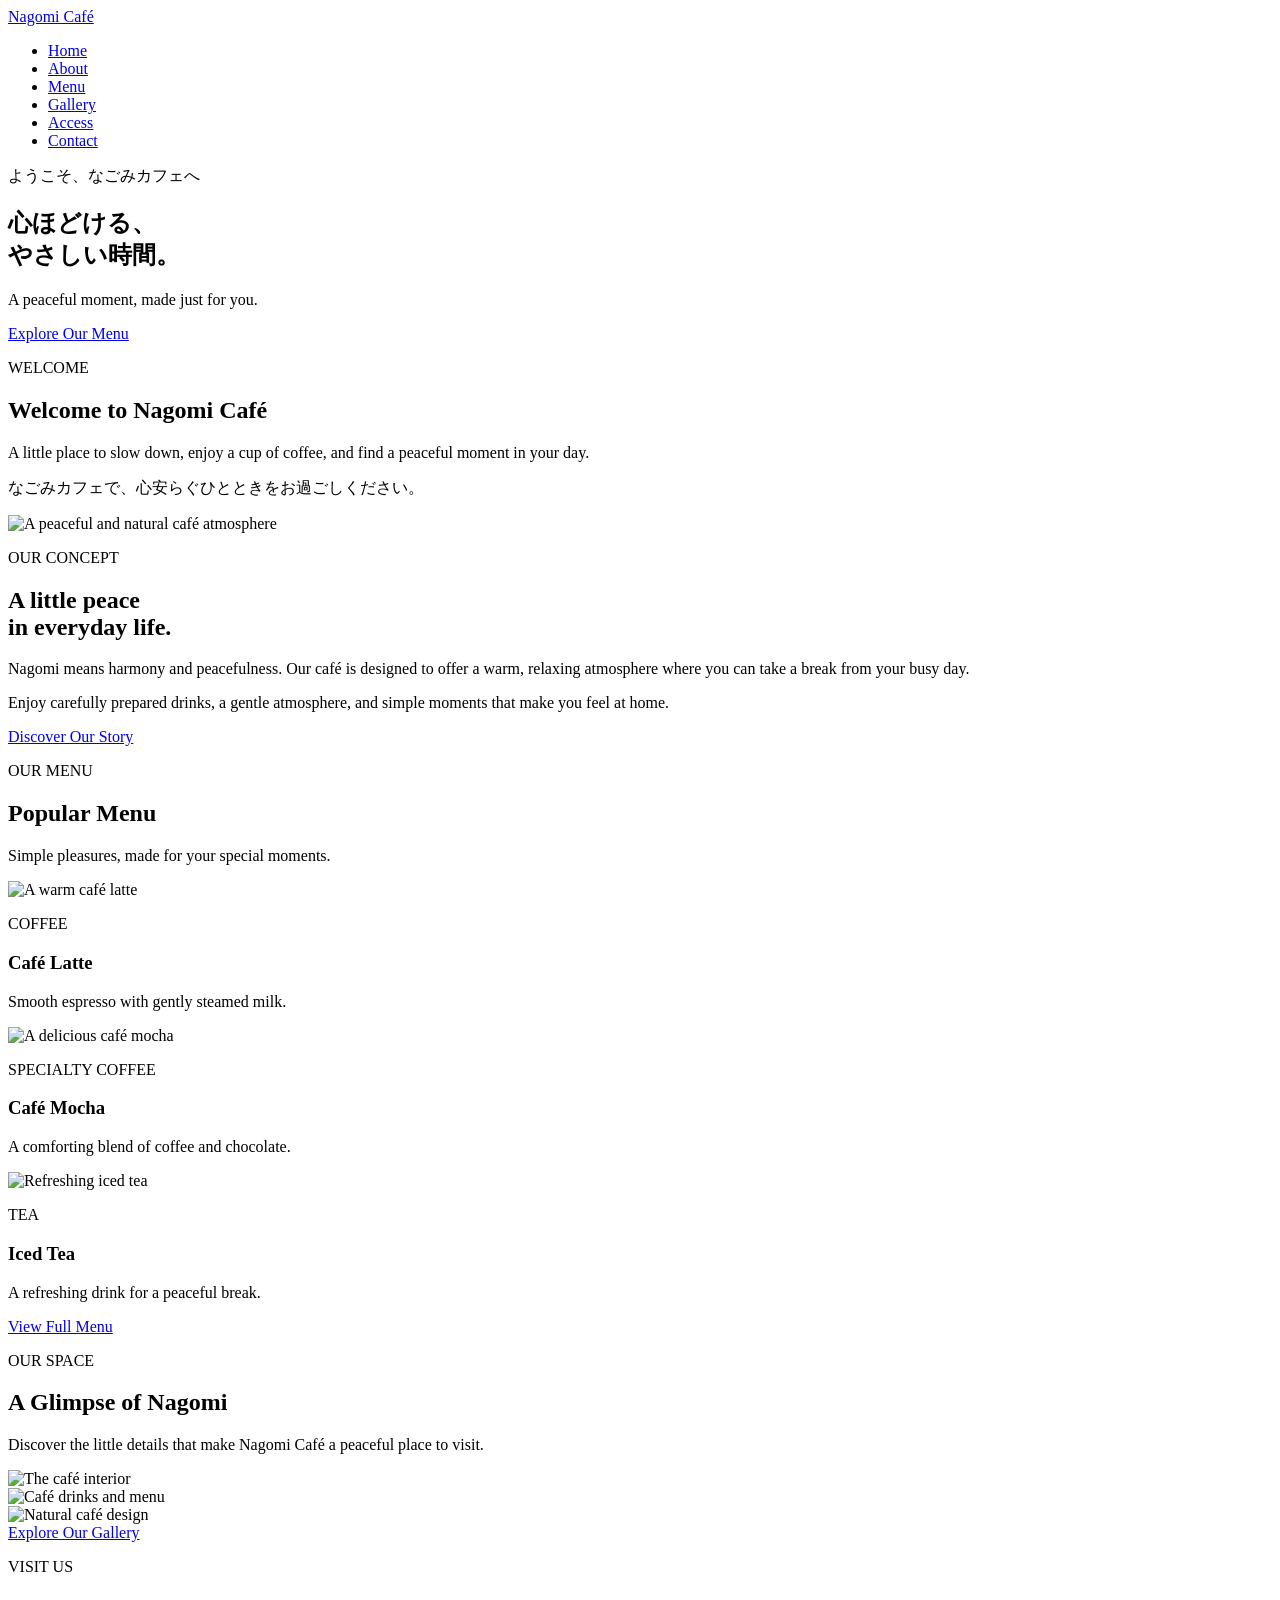
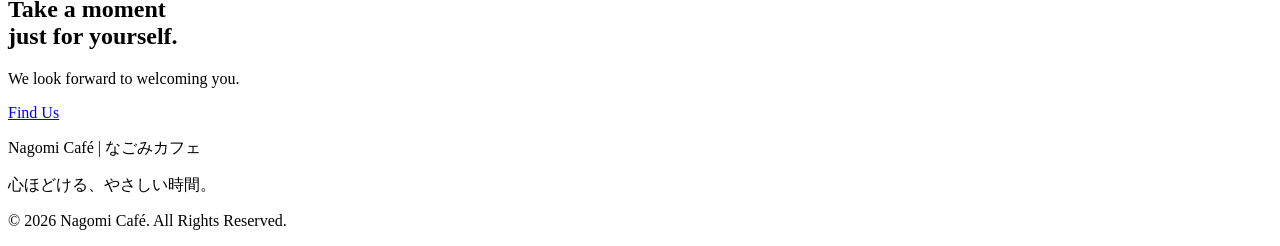
==== commit fb5dcf7d: "Fix image paths Updated HTML structure to include Japanese language support and improved content for" ====
--- a/index.html
+++ b/index.html
@@ -1,295 +1,279 @@
 
 <!DOCTYPE html>
-<html lang="en">
+<html lang="ja">
+
 <head>
     <meta charset="UTF-8">
     <meta name="viewport" content="width=device-width, initial-scale=1.0">
 
-    <title>Nagomi Café | A Peaceful Moment</title>
-    <meta name="description" content="Welcome to Nagomi Café, a peaceful Japanese-inspired café for coffee, tea, and seasonal sweets.">
-
-    <link rel="stylesheet" href="style.css">
+    <title>Nagomi Café | なごみカフェ</title>
+
+    <link rel="stylesheet" href="css/style.css">
+
+    <link rel="preconnect" href="https://fonts.googleapis.com">
+    <link rel="preconnect" href="https://fonts.gstatic.com" crossorigin>
+
+    <link href="https://fonts.googleapis.com/css2?family=Noto+Sans+JP:wght@300;400;500;600&family=Playfair+Display:wght@400;500;600&display=swap"
+        rel="stylesheet">
 </head>
 
 <body>
 
     <!-- Header -->
-    <header class="header">
-        <div class="container nav-container">
-            <a href="index.html" class="logo">Nagomi Café</a>
-
-            <nav class="nav">
-                <a href="index.html">Home</a>
-                <a href="about.html">About</a>
-                <a href="menu.html">Menu</a>
-                <a href="gallery.html">Gallery</a>
-                <a href="access.html">Access</a>
-                <a href="contact.html">Contact</a>
-            </nav>
-        </div>
+
+    <header>
+        <nav>
+            <a href="index.html" class="logo">
+                Nagomi Café
+            </a>
+
+            <ul>
+                <li><a href="index.html">Home</a></li>
+                <li><a href="about.html">About</a></li>
+                <li><a href="menu.html">Menu</a></li>
+                <li><a href="gallery.html">Gallery</a></li>
+                <li><a href="access.html">Access</a></li>
+                <li><a href="contact.html">Contact</a></li>
+            </ul>
+        </nav>
     </header>
 
-    <main>
-
-        <!-- Hero -->
-        <section class="hero">
-            <div class="hero-content">
-                <p class="eyebrow">WELCOME TO NAGOMI CAFÉ</p>
-
-                <h1>なごみカフェ</h1>
-
-                <h2>心ほどける、<br>やさしい時間。</h2>
-
-                <p class="hero-description">
-                    A peaceful moment, made just for you.
-                </p>
-
-                <a href="menu.html" class="btn">Explore Our Menu</a>
+
+    <!-- Hero -->
+
+    <section class="hero">
+
+        <div class="hero-content">
+
+            <p class="hero-subtitle">
+                ようこそ、なごみカフェへ
+            </p>
+
+            <h1>
+                心ほどける、<br>
+                やさしい時間。
+            </h1>
+
+            <p class="hero-text">
+                A peaceful moment, made just for you.
+            </p>
+
+            <a href="menu.html" class="hero-button">
+                Explore Our Menu
+            </a>
+
+        </div>
+
+    </section>
+
+
+    <!-- Introduction -->
+
+    <section class="intro">
+
+        <p class="section-label">WELCOME</p>
+
+        <h2>Welcome to Nagomi Café</h2>
+
+        <p>
+            A little place to slow down, enjoy a cup of coffee,
+            and find a peaceful moment in your day.
+        </p>
+
+        <p>
+            なごみカフェで、心安らぐひとときをお過ごしください。
+        </p>
+
+    </section>
+
+
+    <!-- Our Concept -->
+
+    <section class="concept">
+
+        <div class="concept-image">
+            <img src="images/cafe-concept.jpg"
+                 alt="A peaceful and natural café atmosphere">
+        </div>
+
+        <div class="concept-content">
+
+            <p class="section-label">OUR CONCEPT</p>
+
+            <h2>
+                A little peace<br>
+                in everyday life.
+            </h2>
+
+            <p>
+                Nagomi means harmony and peacefulness.
+                Our café is designed to offer a warm,
+                relaxing atmosphere where you can take
+                a break from your busy day.
+            </p>
+
+            <p>
+                Enjoy carefully prepared drinks,
+                a gentle atmosphere, and simple moments
+                that make you feel at home.
+            </p>
+
+            <a href="about.html" class="concept-button">
+                Discover Our Story
+            </a>
+
+        </div>
+
+    </section>
+
+
+    <!-- Popular Menu -->
+
+    <section class="menu-preview">
+
+        <p class="section-label">OUR MENU</p>
+
+        <h2>Popular Menu</h2>
+
+        <p class="menu-intro">
+            Simple pleasures, made for your special moments.
+        </p>
+
+        <div class="menu-cards">
+
+            <article class="menu-card">
+
+                <div class="menu-card-image">
+                    <img src="images/cafe-latte.jpg"
+                         alt="A warm café latte">
+                </div>
+
+                <div class="menu-card-content">
+                    <p class="menu-category">COFFEE</p>
+                    <h3>Café Latte</h3>
+                    <p>
+                        Smooth espresso with gently steamed milk.
+                    </p>
+                </div>
+
+            </article>
+
+
+            <article class="menu-card">
+
+                <div class="menu-card-image">
+                    <img src="images/cafe-mocha.jpg"
+                         alt="A delicious café mocha">
+                </div>
+
+                <div class="menu-card-content">
+                    <p class="menu-category">SPECIALTY COFFEE</p>
+                    <h3>Café Mocha</h3>
+                    <p>
+                        A comforting blend of coffee and chocolate.
+                    </p>
+                </div>
+
+            </article>
+
+
+            <article class="menu-card">
+
+                <div class="menu-card-image">
+                    <img src="images/iced-tea.jpg"
+                         alt="Refreshing iced tea">
+                </div>
+
+                <div class="menu-card-content">
+                    <p class="menu-category">TEA</p>
+                    <h3>Iced Tea</h3>
+                    <p>
+                        A refreshing drink for a peaceful break.
+                    </p>
+                </div>
+
+            </article>
+
+        </div>
+
+        <a href="menu.html" class="menu-button">
+            View Full Menu
+        </a>
+
+    </section>
+
+
+    <!-- Gallery Preview -->
+
+    <section class="gallery-preview">
+
+        <p class="section-label">OUR SPACE</p>
+
+        <h2>A Glimpse of Nagomi</h2>
+
+        <p class="gallery-intro">
+            Discover the little details that make
+            Nagomi Café a peaceful place to visit.
+        </p>
+
+        <div class="gallery-grid">
+
+            <div class="gallery-item gallery-large">
+                <img src="images/cafe-interior.jpg"
+                     alt="The café interior">
             </div>
-        </section>
-
-        <!-- Welcome -->
-        <section class="welcome section">
-            <div class="container welcome-grid">
-
-                <div class="welcome-image">
-                    <img
-                        src="cafe-concept.jpg"
-                        alt="A peaceful moment at Nagomi Café"
-                        loading="lazy"
-                    >
-                </div>
-
-                <div class="welcome-content">
-                    <p class="eyebrow">WELCOME</p>
-
-                    <h2>Welcome to Nagomi Café</h2>
-
-                    <p>
-                        A quiet place where you can slow down,
-                        enjoy a warm cup of coffee, and spend a
-                        peaceful moment away from the busy city.
-                    </p>
-
-                    <a href="about.html" class="text-link">
-                        Discover Our Story →
-                    </a>
-                </div>
-
+
+            <div class="gallery-item">
+                <img src="images/cafe-menu.jpg"
+                     alt="Café drinks and menu">
             </div>
-        </section>
-
-        <!-- Concept -->
-        <section class="concept section">
-            <div class="container concept-content">
-                <p class="eyebrow">OUR CONCEPT</p>
-
-                <h2>A Moment of Calm</h2>
-
-                <p>
-                    At Nagomi Café, we believe that even a small
-                    moment of peace can make your day brighter.
-                </p>
-
-                <p>
-                    Surrounded by natural textures, gentle light,
-                    and the comforting aroma of freshly brewed
-                    coffee, our café is a place to slow down and
-                    simply enjoy the moment.
-                </p>
-
-                <a href="about.html" class="text-link">
-                    Discover Our Story →
-                </a>
+
+            <div class="gallery-item gallery-wide">
+                <img src="images/cafe-concept.jpg"
+                     alt="Natural café design">
             </div>
-        </section>
-
-        <!-- Popular Menu -->
-        <section class="menu-section section">
-            <div class="container">
-
-                <div class="section-heading">
-                    <p class="eyebrow">OUR MENU</p>
-                    <h2>Made with Care</h2>
-
-                    <p>
-                        Enjoy our carefully selected drinks and
-                        sweets, prepared with simple ingredients
-                        and a little love.
-                    </p>
-                </div>
-
-                <div class="menu-grid">
-
-                    <article class="menu-card">
-                        <img
-                            src="cappuccino.jpg"
-                            alt="Freshly prepared cappuccino"
-                            loading="lazy"
-                        >
-
-                        <div class="menu-card-content">
-                            <p class="eyebrow">COFFEE</p>
-                            <h3>Nagomi Blend</h3>
-
-                            <p>
-                                A smooth and comforting coffee
-                                made with carefully selected beans.
-                            </p>
-
-                            <p class="price">¥550</p>
-                        </div>
-                    </article>
-
-                    <article class="menu-card">
-                        <img
-                            src="green-tea.jpg"
-                            alt="Japanese green tea"
-                            loading="lazy"
-                        >
-
-                        <div class="menu-card-content">
-                            <p class="eyebrow">TEA</p>
-                            <h3>Japanese Green Tea</h3>
-
-                            <p>
-                                A gentle and refreshing tea for
-                                a peaceful afternoon.
-                            </p>
-
-                            <p class="price">¥480</p>
-                        </div>
-                    </article>
-
-                    <article class="menu-card">
-                        <img
-                            src="seasonal-dessert.jpg"
-                            alt="Seasonal café dessert"
-                            loading="lazy"
-                        >
-
-                        <div class="menu-card-content">
-                            <p class="eyebrow">DESSERT</p>
-                            <h3>Seasonal Sweets</h3>
-
-                            <p>
-                                Homemade sweets made with
-                                seasonal Japanese ingredients.
-                            </p>
-
-                            <p class="price">¥680</p>
-                        </div>
-                    </article>
-
-                </div>
-
-                <div class="center-button">
-                    <a href="menu.html" class="btn">
-                        View Full Menu
-                    </a>
-                </div>
-
-            </div>
-        </section>
-
-        <!-- Gallery -->
-        <section class="gallery-section section">
-            <div class="container">
-
-                <div class="section-heading">
-                    <p class="eyebrow">GALLERY</p>
-                    <h2>Moments at Nagomi</h2>
-
-                    <p>
-                        Take a glimpse into our peaceful little café.
-                    </p>
-                </div>
-
-                <div class="gallery-grid">
-                    <img
-                        src="cafe-mocha.jpg"
-                        alt="A mocha coffee at Nagomi Café"
-                        loading="lazy"
-                    >
-
-                    <img
-                        src="iced-tea.jpg"
-                        alt="Refreshing iced tea"
-                        loading="lazy"
-                    >
-
-                    <img
-                        src="homemade-cake.jpg"
-                        alt="Homemade café cake"
-                        loading="lazy"
-                    >
-
-                    <img
-                        src="sandwich.jpg"
-                        alt="Freshly prepared sandwich"
-                        loading="lazy"
-                    >
-
-                    <img
-                        src="soup.jpg"
-                        alt="A warm bowl of soup"
-                        loading="lazy"
-                    >
-                </div>
-
-                <div class="center-button">
-                    <a href="gallery.html" class="btn">
-                        View Full Gallery
-                    </a>
-                </div>
-
-            </div>
-        </section>
-
-        <!-- Visit Us -->
-        <section class="visit-section section">
-            <div class="container visit-content">
-                <p class="eyebrow">YOUR MOMENT OF PEACE</p>
-
-                <h2>Take a Little Time for Yourself</h2>
-
-                <p>
-                    A warm drink, a quiet place, and a moment
-                    to breathe. We look forward to welcoming you.
-                </p>
-
-                <a href="access.html" class="btn">
-                    Visit Our Café
-                </a>
-            </div>
-        </section>
-
-    </main>
+
+        </div>
+
+        <a href="gallery.html" class="gallery-button">
+            Explore Our Gallery
+        </a>
+
+    </section>
+
+
+    <!-- Visit Us -->
+
+    <section class="visit-section">
+
+        <p class="section-label">VISIT US</p>
+
+        <h2>
+            Take a moment<br>
+            just for yourself.
+        </h2>
+
+        <p>
+            We look forward to welcoming you.
+        </p>
+
+        <a href="access.html" class="visit-button">
+            Find Us
+        </a>
+
+    </section>
+
 
     <!-- Footer -->
-    <footer class="footer">
-        <div class="container footer-content">
-            <a href="index.html" class="footer-logo">Nagomi Café</a>
-
-            <p>
-                心ほどける、やさしい時間。
-            </p>
-
-            <div class="footer-links">
-                <a href="about.html">About</a>
-                <a href="menu.html">Menu</a>
-                <a href="gallery.html">Gallery</a>
-                <a href="access.html">Access</a>
-                <a href="contact.html">Contact</a>
-            </div>
-
-            <p class="copyright">
-                © 2026 Nagomi Café. All Rights Reserved.
-            </p>
-        </div>
+
+    <footer>
+        <p>Nagomi Café | なごみカフェ</p>
+        <p>心ほどける、やさしい時間。</p>
+        <p>© 2026 Nagomi Café. All Rights Reserved.</p>
     </footer>
 
-    <script src="script.js"></script>
+
+    <script src="js/script.js"></script>
 
 </body>
 </html>
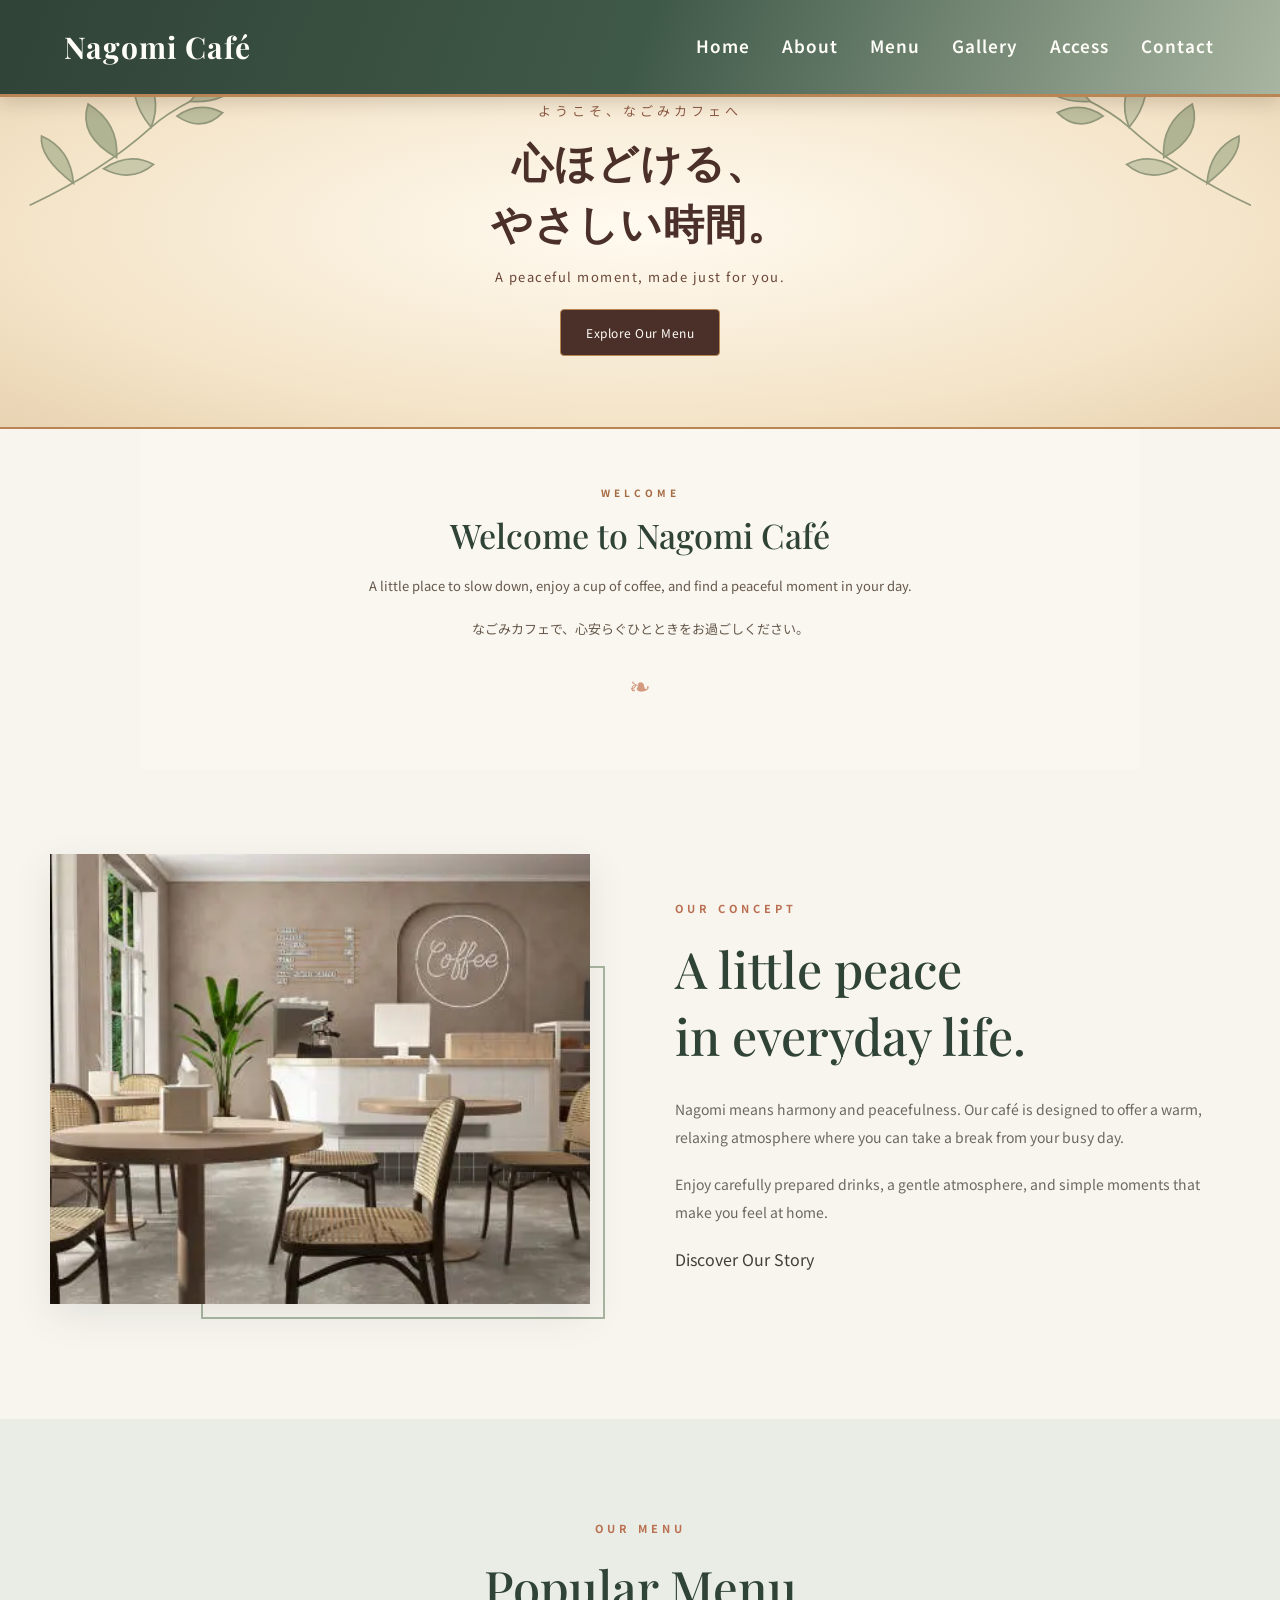
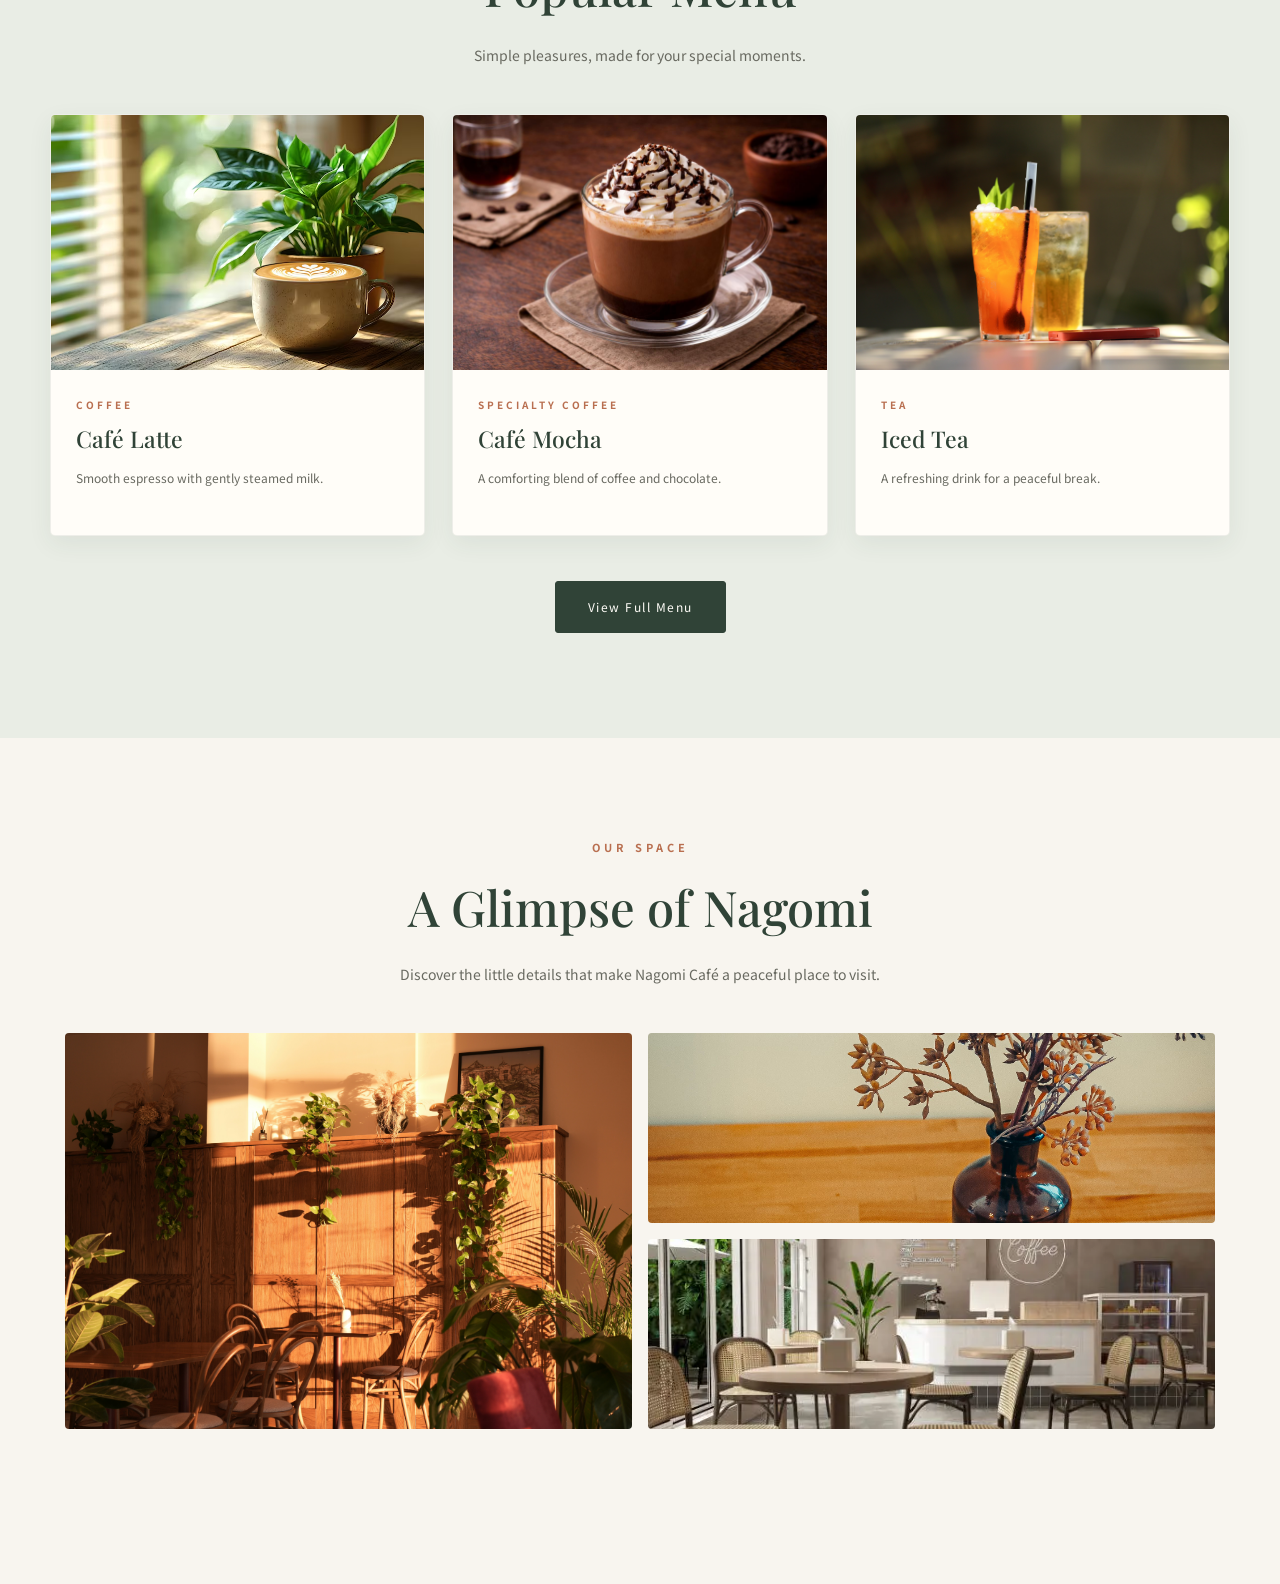
==== commit d10ba20a: "Fix image paths This HTML file serves as the main page for Nagomi Café, featuring sections for the h" ====
--- a/index.html
+++ b/index.html
@@ -1,279 +1,199 @@
-
-<!DOCTYPE html>
-<html lang="ja">
-
-<head>
-    <meta charset="UTF-8">
-    <meta name="viewport" content="width=device-width, initial-scale=1.0">
-
-    <title>Nagomi Café | なごみカフェ</title>
-
-    <link rel="stylesheet" href="css/style.css">
-
-    <link rel="preconnect" href="https://fonts.googleapis.com">
-    <link rel="preconnect" href="https://fonts.gstatic.com" crossorigin>
-
-    <link href="https://fonts.googleapis.com/css2?family=Noto+Sans+JP:wght@300;400;500;600&family=Playfair+Display:wght@400;500;600&display=swap"
-        rel="stylesheet">
-</head>
-
-<body>
-
-    <!-- Header -->
-
-    <header>
-        <nav>
-            <a href="index.html" class="logo">
-                Nagomi Café
-            </a>
-
-            <ul>
-                <li><a href="index.html">Home</a></li>
-                <li><a href="about.html">About</a></li>
-                <li><a href="menu.html">Menu</a></li>
-                <li><a href="gallery.html">Gallery</a></li>
-                <li><a href="access.html">Access</a></li>
-                <li><a href="contact.html">Contact</a></li>
-            </ul>
-        </nav>
-    </header>
-
-
-    <!-- Hero -->
-
-    <section class="hero">
-
-        <div class="hero-content">
-
-            <p class="hero-subtitle">
-                ようこそ、なごみカフェへ
-            </p>
-
-            <h1>
-                心ほどける、<br>
-                やさしい時間。
-            </h1>
-
-            <p class="hero-text">
-                A peaceful moment, made just for you.
-            </p>
-
-            <a href="menu.html" class="hero-button">
-                Explore Our Menu
-            </a>
-
-        </div>
-
-    </section>
-
-
-    <!-- Introduction -->
-
-    <section class="intro">
-
-        <p class="section-label">WELCOME</p>
-
-        <h2>Welcome to Nagomi Café</h2>
-
-        <p>
-            A little place to slow down, enjoy a cup of coffee,
-            and find a peaceful moment in your day.
-        </p>
-
-        <p>
-            なごみカフェで、心安らぐひとときをお過ごしください。
-        </p>
-
-    </section>
-
-
-    <!-- Our Concept -->
-
-    <section class="concept">
-
-        <div class="concept-image">
-            <img src="images/cafe-concept.jpg"
-                 alt="A peaceful and natural café atmosphere">
-        </div>
-
-        <div class="concept-content">
-
-            <p class="section-label">OUR CONCEPT</p>
-
-            <h2>
-                A little peace<br>
-                in everyday life.
-            </h2>
-
-            <p>
-                Nagomi means harmony and peacefulness.
-                Our café is designed to offer a warm,
-                relaxing atmosphere where you can take
-                a break from your busy day.
-            </p>
-
-            <p>
-                Enjoy carefully prepared drinks,
-                a gentle atmosphere, and simple moments
-                that make you feel at home.
-            </p>
-
-            <a href="about.html" class="concept-button">
-                Discover Our Story
-            </a>
-
-        </div>
-
-    </section>
-
-
-    <!-- Popular Menu -->
-
-    <section class="menu-preview">
-
-        <p class="section-label">OUR MENU</p>
-
-        <h2>Popular Menu</h2>
-
-        <p class="menu-intro">
-            Simple pleasures, made for your special moments.
-        </p>
-
-        <div class="menu-cards">
-
-            <article class="menu-card">
-
-                <div class="menu-card-image">
-                    <img src="images/cafe-latte.jpg"
-                         alt="A warm café latte">
-                </div>
-
-                <div class="menu-card-content">
-                    <p class="menu-category">COFFEE</p>
-                    <h3>Café Latte</h3>
-                    <p>
-                        Smooth espresso with gently steamed milk.
-                    </p>
-                </div>
-
-            </article>
-
-
-            <article class="menu-card">
-
-                <div class="menu-card-image">
-                    <img src="images/cafe-mocha.jpg"
-                         alt="A delicious café mocha">
-                </div>
-
-                <div class="menu-card-content">
-                    <p class="menu-category">SPECIALTY COFFEE</p>
-                    <h3>Café Mocha</h3>
-                    <p>
-                        A comforting blend of coffee and chocolate.
-                    </p>
-                </div>
-
-            </article>
-
-
-            <article class="menu-card">
-
-                <div class="menu-card-image">
-                    <img src="images/iced-tea.jpg"
-                         alt="Refreshing iced tea">
-                </div>
-
-                <div class="menu-card-content">
-                    <p class="menu-category">TEA</p>
-                    <h3>Iced Tea</h3>
-                    <p>
-                        A refreshing drink for a peaceful break.
-                    </p>
-                </div>
-
-            </article>
-
-        </div>
-
-        <a href="menu.html" class="menu-button">
-            View Full Menu
-        </a>
-
-    </section>
-
-
-    <!-- Gallery Preview -->
-
-    <section class="gallery-preview">
-
-        <p class="section-label">OUR SPACE</p>
-
-        <h2>A Glimpse of Nagomi</h2>
-
-        <p class="gallery-intro">
-            Discover the little details that make
-            Nagomi Café a peaceful place to visit.
-        </p>
-
-        <div class="gallery-grid">
-
-            <div class="gallery-item gallery-large">
-                <img src="images/cafe-interior.jpg"
-                     alt="The café interior">
-            </div>
-
-            <div class="gallery-item">
-                <img src="images/cafe-menu.jpg"
-                     alt="Café drinks and menu">
-            </div>
-
-            <div class="gallery-item gallery-wide">
-                <img src="images/cafe-concept.jpg"
-                     alt="Natural café design">
-            </div>
-
-        </div>
-
-        <a href="gallery.html" class="gallery-button">
-            Explore Our Gallery
-        </a>
-
-    </section>
-
-
-    <!-- Visit Us -->
-
-    <section class="visit-section">
-
-        <p class="section-label">VISIT US</p>
-
-        <h2>
-            Take a moment<br>
-            just for yourself.
-        </h2>
-
-        <p>
-            We look forward to welcoming you.
-        </p>
-
-        <a href="access.html" class="visit-button">
-            Find Us
-        </a>
-
-    </section>
-
-
-    <!-- Footer -->
-
-    <footer>
-        <p>Nagomi Café | なごみカフェ</p>
-        <p>心ほどける、やさしい時間。</p>
-        <p>© 2026 Nagomi Café. All Rights Reserved.</p>
-    </footer>
-
-
-    <script src="js/script.js"></script>
-
-</body>
-</html>
+```html
+<!DOCTYPE html>
+<html lang="ja">
+
+<head>
+    <meta charset="UTF-8">
+    <meta name="viewport" content="width=device-width, initial-scale=1.0">
+
+    <title>Nagomi Café | なごみカフェ</title>
+    <meta name="description" content="Nagomi Café — a peaceful Japanese café for coffee, tea, and gentle moments.">
+
+    <link rel="stylesheet" href="css/style.css">
+
+    <link rel="preconnect" href="https://fonts.googleapis.com">
+    <link rel="preconnect" href="https://fonts.gstatic.com" crossorigin>
+
+    <link href="https://fonts.googleapis.com/css2?family=Noto+Sans+JP:wght@300;400;500;600;700&family=Playfair+Display:wght@400;500;600;700&display=swap"
+        rel="stylesheet">
+</head>
+
+<body>
+
+    <!-- Header -->
+    <header>
+        <nav class="navbar">
+            <a href="index.html" class="logo">Nagomi Café</a>
+
+            <ul>
+                <li><a href="index.html">Home</a></li>
+                <li><a href="about.html">About</a></li>
+                <li><a href="menu.html">Menu</a></li>
+                <li><a href="gallery.html">Gallery</a></li>
+                <li><a href="access.html">Access</a></li>
+                <li><a href="contact.html">Contact</a></li>
+            </ul>
+        </nav>
+    </header>
+
+    <!-- Hero -->
+    <section class="hero">
+        <div class="hero-content">
+            <p class="hero-subtitle">ようこそ、なごみカフェへ</p>
+
+            <h1>
+                心ほどける、<br>
+                やさしい時間。
+            </h1>
+
+            <p class="hero-text">
+                A peaceful moment, made just for you.
+            </p>
+
+            <a href="menu.html" class="hero-button">
+                Explore Our Menu
+            </a>
+        </div>
+    </section>
+
+    <!-- Introduction -->
+    <section class="intro">
+        <p class="section-label">WELCOME</p>
+
+        <h2>Welcome to Nagomi Café</h2>
+
+        <p>
+            A little place to slow down, enjoy a cup of coffee,
+            and find a peaceful moment in your day.
+        </p>
+
+        <p>
+            なごみカフェで、心安らぐひとときをお過ごしください。
+        </p>
+    </section>
+
+    <!-- Our Concept -->
+    <section class="concept">
+        <div class="concept-image">
+            <img src="images/cafe-concept.jpg"
+                 alt="A peaceful and natural café atmosphere">
+        </div>
+
+        <div class="concept-content">
+            <p class="section-label">OUR CONCEPT</p>
+
+            <h2>
+                A little peace<br>
+                in everyday life.
+            </h2>
+
+            <p>
+                Nagomi means harmony and peacefulness.
+                Our café is designed to offer a warm,
+                relaxing atmosphere where you can take
+                a break from your busy day.
+            </p>
+
+            <p>
+                Enjoy carefully prepared drinks,
+                a gentle atmosphere, and simple moments
+                that make you feel at home.
+            </p>
+
+            <a href="about.html" class="concept-button">
+                Discover Our Story
+            </a>
+        </div>
+    </section>
+
+    <!-- Popular Menu -->
+    <section class="menu-preview">
+        <p class="section-label">OUR MENU</p>
+
+        <h2>Popular Menu</h2>
+
+        <p class="menu-intro">
+            Simple pleasures, made for your special moments.
+        </p>
+
+        <div class="menu-cards">
+            <article class="menu-card">
+                <div class="menu-card-image">
+                    <img src="images/cafe-latte.jpg"
+                         alt="A warm café latte">
+                </div>
+
+                <div class="menu-card-content">
+                    <p class="menu-category">COFFEE</p>
+                    <h3>Café Latte</h3>
+                    <p>
+                        Smooth espresso with gently steamed milk.
+                    </p>
+                </div>
+            </article>
+
+            <article class="menu-card">
+                <div class="menu-card-image">
+                    <img src="images/cafe-mocha.jpg"
+                         alt="A delicious café mocha">
+                </div>
+
+                <div class="menu-card-content">
+                    <p class="menu-category">SPECIALTY COFFEE</p>
+                    <h3>Café Mocha</h3>
+                    <p>
+                        A comforting blend of coffee and chocolate.
+                    </p>
+                </div>
+            </article>
+
+            <article class="menu-card">
+                <div class="menu-card-image">
+                    <img src="images/iced-tea.jpg"
+                         alt="Refreshing iced tea">
+                </div>
+
+                <div class="menu-card-content">
+                    <p class="menu-category">TEA</p>
+                    <h3>Iced Tea</h3>
+                    <p>
+                        A refreshing drink for a peaceful break.
+                    </p>
+                </div>
+            </article>
+        </div>
+
+        <a href="menu.html" class="menu-button">
+            View Full Menu
+        </a>
+    </section>
+
+    <!-- Gallery Preview -->
+    <section class="gallery-preview">
+        <p class="section-label">OUR SPACE</p>
+
+        <h2>A Glimpse of Nagomi</h2>
+
+        <p class="gallery-intro">
+            Discover the little details that make
+            Nagomi Café a peaceful place to visit.
+        </p>
+
+        <div class="gallery-grid">
+            <div class="gallery-item gallery-large">
+                <img src="images/cafe-interior.jpg"
+                     alt="The café interior">
+            </div>
+
+            <div class="gallery-item">
+                <img src="images/cafe-menu.jpg"
+                     alt="Café drinks and menu">
+            </div>
+
+            <div class="gallery-item gallery-wide">
+                <img src="images/cafe-concept.jpg"
+                     alt="Natural café design">
+            </div>
+        </div>
+
+        <a
--- a/css/style.css
+++ b/css/style.css
@@ -0,0 +1,2557 @@
+
+/* =========================================
+   NAGOMI CAFE - COMPLETE BEAUTIFUL DESIGN
+   Japanese Garden Cafe Color Palette
+   ========================================= */
+
+@import url('https://fonts.googleapis.com/css2?family=Noto+Sans+JP:wght@300;400;500;600;700&family=Playfair+Display:wght@400;500;600;700&display=swap');
+
+/* =========================================
+   1. COLORS AND GLOBAL SETTINGS
+   ========================================= */
+
+:root {
+    --cream: #F8F5EF;
+    --cream-dark: #EEE9DF;
+    --soft-white: #FFFDF8;
+    --sage: #A8B5A0;
+    --sage-light: #E9EDE5;
+    --green: #304337;
+    --green-dark: #233D32;
+    --terracotta: #B96F50;
+    --terracotta-light: #D39A7F;
+    --beige: #E7D9BD;
+    --brown: #8B7255;
+    --text: #3F4038;
+    --text-light: #686960;
+    --border: #DED7C9;
+    --shadow: 0 12px 35px rgba(48, 67, 55, 0.10);
+    --shadow-hover: 0 18px 40px rgba(48, 67, 55, 0.16);
+}
+
+* {
+    margin: 0;
+    padding: 0;
+    box-sizing: border-box;
+}
+
+html {
+    scroll-behavior: smooth;
+}
+
+body {
+    font-family: 'Noto Sans JP', sans-serif;
+    background: var(--cream);
+    color: var(--text);
+    line-height: 1.8;
+    overflow-wrap: break-word;
+}
+
+img {
+    display: block;
+    max-width: 100%;
+}
+
+a {
+    color: inherit;
+    text-decoration: none;
+    -webkit-tap-highlight-color: transparent;
+}
+
+ul {
+    list-style: none;
+}
+
+button,
+input,
+textarea {
+    font: inherit;
+}
+
+button,
+a {
+    -webkit-tap-highlight-color: transparent;
+}
+
+::selection {
+    background: var(--sage);
+    color: var(--green-dark);
+}
+
+section h2 {
+    font-family: 'Playfair Display', Georgia, serif;
+    font-weight: 500;
+    color: var(--green);
+    line-height: 1.35;
+}
+
+.section-label {
+    color: var(--terracotta);
+    font-size: 11px;
+    font-weight: 700;
+    letter-spacing: 4px;
+    margin-bottom: 16px;
+}
+
+/* =========================================
+   2. HEADER AND NAVIGATION
+   ========================================= */
+
+header {
+    position: absolute;
+    top: 0;
+    left: 0;
+    width: 100%;
+    z-index: 100;
+}
+
+.navbar {
+    width: 90%;
+    max-width: 1250px;
+    min-height: 90px;
+    margin: 0 auto;
+    padding: 20px 0;
+    display: flex;
+    justify-content: space-between;
+    align-items: center;
+    gap: 25px;
+}
+
+.logo {
+    font-family: 'Playfair Display', Georgia, serif;
+    font-size: 1.7rem;
+    font-weight: 600;
+    letter-spacing: 1px;
+    color: var(--soft-white);
+    white-space: nowrap;
+    transition: color 0.3s ease;
+}
+
+.logo:hover {
+    color: var(--beige);
+}
+
+.navbar ul {
+    display: flex;
+    align-items: center;
+    justify-content: center;
+    gap: 25px;
+}
+
+.navbar ul li a {
+    position: relative;
+    display: inline-block;
+    color: var(--soft-white);
+    font-size: 12px;
+    letter-spacing: 1px;
+    transition: color 0.3s ease;
+}
+
+.navbar ul li a::after {
+    content: "";
+    position: absolute;
+    left: 0;
+    bottom: -7px;
+    width: 0;
+    height: 2px;
+    background: var(--terracotta-light);
+    transition: width 0.3s ease;
+}
+
+.navbar ul li a:hover {
+    color: var(--beige);
+}
+
+.navbar ul li a:hover::after {
+    width: 100%;
+}
+
+.menu-toggle {
+    display: none;
+    flex-direction: column;
+    justify-content: center;
+    gap: 6px;
+    width: 44px;
+    height: 44px;
+    padding: 10px;
+    border: 1px solid rgba(255, 253, 248, 0.7);
+    border-radius: 6px;
+    background: rgba(35, 61, 50, 0.25);
+    cursor: pointer;
+}
+
+.menu-toggle span {
+    display: block;
+    width: 100%;
+    height: 2px;
+    background: var(--soft-white);
+}
+
+/* =========================================
+   3. HOME HERO
+   ========================================= */
+
+.hero {
+    position: relative;
+    min-height: 100vh;
+    display: flex;
+    align-items: center;
+    justify-content: center;
+    overflow: hidden;
+    text-align: center;
+    background:
+        linear-gradient(
+            120deg,
+            rgba(35, 61, 50, 0.78),
+            rgba(48, 67, 55, 0.48),
+            rgba(90, 70, 49, 0.35)
+        ),
+        url("../images/cafe-hero.jpg") center / cover no-repeat;
+}
+
+.hero::after {
+    content: "";
+    position: absolute;
+    inset: 18px;
+    border: 1px solid rgba(248, 245, 239, 0.28);
+    pointer-events: none;
+}
+
+.hero-content {
+    position: relative;
+    z-index: 1;
+    width: 100%;
+    max-width: 900px;
+    padding: 140px 25px 80px;
+    color: var(--soft-white);
+    animation: fadeUp 1s ease both;
+}
+
+.hero-subtitle {
+    color: var(--beige);
+    font-size: 13px;
+    letter-spacing: 7px;
+    margin-bottom: 25px;
+}
+
+.hero h1 {
+    font-family: 'Playfair Display', Georgia, serif;
+    font-size: clamp(45px, 7vw, 86px);
+    font-weight: 500;
+    line-height: 1.35;
+    letter-spacing: 2px;
+    color: var(--soft-white);
+    margin-bottom: 24px;
+    text-shadow: 0 4px 24px rgba(0, 0, 0, 0.15);
+}
+
+.hero-text {
+    color: #F5F0E7;
+    font-size: 14px;
+    letter-spacing: 1.5px;
+    margin-bottom: 38px;
+}
+
+.hero-button {
+    display: inline-block;
+    padding: 15px 35px;
+    border: 1px solid var(--beige);
+    border-radius: 3px;
+    background: var(--terracotta);
+    color: var(--soft-white);
+    font-size: 12px;
+    letter-spacing: 2px;
+    transition: all 0.3s ease;
+}
+
+.hero-button:hover {
+    background: var(--soft-white);
+    border-color: var(--soft-white);
+    color: var(--green);
+    transform: translateY(-3px);
+}
+
+/* =========================================
+   4. HOME INTRODUCTION
+   ========================================= */
+
+.intro {
+    position: relative;
+    max-width: 1000px;
+    margin: 0 auto;
+    padding: 105px 30px 110px;
+    text-align: center;
+}
+
+.intro::after {
+    content: "❧";
+    display: block;
+    margin-top: 32px;
+    color: var(--terracotta-light);
+    font-size: 32px;
+}
+
+.intro h2 {
+    font-size: clamp(32px, 4vw, 49px);
+    margin-bottom: 25px;
+}
+
+.intro p:not(.section-label) {
+    max-width: 680px;
+    margin: 0 auto 27px;
+    color: var(--text-light);
+    font-size: 14px;
+    line-height: 2.1;
+}
+
+.text-link {
+    display: inline-block;
+    padding-bottom: 5px;
+    border-bottom: 1px solid var(--terracotta-light);
+    color: var(--brown);
+    font-size: 12px;
+    letter-spacing: 1px;
+    transition: all 0.3s ease;
+}
+
+.text-link:hover {
+    color: var(--terracotta);
+    border-color: var(--terracotta);
+}
+
+/* =========================================
+   5. HOME CONCEPT
+   ========================================= */
+
+.concept {
+    max-width: 1250px;
+    margin: 0 auto;
+    padding: 85px 35px 100px;
+    display: grid;
+    grid-template-columns: repeat(2, minmax(0, 1fr));
+    gap: 70px;
+    align-items: center;
+}
+
+.concept-image {
+    position: relative;
+    padding: 0 15px 15px 0;
+}
+
+.concept-image::after {
+    content: "";
+    position: absolute;
+    right: 0;
+    bottom: 0;
+    width: 72%;
+    height: 75%;
+    border: 2px solid var(--sage);
+    z-index: 0;
+}
+
+.concept-image img {
+    position: relative;
+    z-index: 1;
+    width: 100%;
+    height: 450px;
+    object-fit: cover;
+    object-position: center;
+    box-shadow: var(--shadow);
+    transition: transform 0.5s ease;
+}
+
+.concept-image:hover img {
+    transform: translateY(-4px);
+}
+
+.concept-content {
+    padding: 20px 0;
+}
+
+.concept-content h2 {
+    font-size: clamp(34px, 4vw, 50px);
+    margin-bottom: 25px;
+}
+
+.concept-content p:not(.section-label) {
+    color: var(--text-light);
+    font-size: 14px;
+    line-height: 2;
+    margin-bottom: 19px;
+}
+
+.concept-content .text-link {
+    margin-top: 8px;
+}
+
+/* =========================================
+   6. HOME MENU PREVIEW
+   ========================================= */
+
+.menu-preview {
+    padding: 100px 30px 105px;
+    background: var(--sage-light);
+    text-align: center;
+}
+
+.menu-preview h2,
+.gallery-preview h2 {
+    font-size: clamp(33px, 4vw, 49px);
+    margin-bottom: 20px;
+}
+
+.menu-intro,
+.gallery-intro {
+    max-width: 650px;
+    margin: 0 auto 45px;
+    color: var(--text-light);
+    font-size: 14px;
+    line-height: 2;
+}
+
+.menu-cards {
+    max-width: 1180px;
+    margin: 0 auto 45px;
+    display: grid;
+    grid-template-columns: repeat(3, minmax(0, 1fr));
+    gap: 27px;
+    text-align: left;
+}
+
+.menu-card {
+    min-width: 0;
+    overflow: hidden;
+    background: var(--soft-white);
+    border: 1px solid rgba(48, 67, 55, 0.08);
+    border-radius: 5px;
+    box-shadow: 0 8px 24px rgba(48, 67, 55, 0.07);
+    transition: transform 0.35s ease, box-shadow 0.35s ease;
+}
+
+.menu-card:hover {
+    transform: translateY(-8px);
+    box-shadow: var(--shadow-hover);
+}
+
+.menu-card-image {
+    height: 255px;
+    overflow: hidden;
+    background: var(--cream-dark);
+}
+
+.menu-card-image img {
+    width: 100%;
+    height: 100%;
+    object-fit: cover;
+    transition: transform 0.55s ease;
+}
+
+.menu-card:hover .menu-card-image img {
+    transform: scale(1.07);
+}
+
+.menu-card-content {
+    padding: 26px 25px 28px;
+}
+
+.menu-category {
+    color: var(--terracotta);
+    font-size: 10px;
+    font-weight: 700;
+    letter-spacing: 3px;
+    margin-bottom: 9px;
+}
+
+.menu-card-content h3 {
+    font-family: 'Playfair Display', Georgia, serif;
+    font-size: 23px;
+    font-weight: 500;
+    line-height: 1.4;
+    color: var(--green);
+    margin-bottom: 12px;
+}
+
+.menu-card-content p:not(.menu-category) {
+    color: var(--text-light);
+    font-size: 12px;
+    line-height: 1.9;
+    margin-bottom: 18px;
+}
+
+.price {
+    display: inline-block;
+    color: var(--terracotta);
+    font-size: 14px;
+    font-weight: 700;
+    letter-spacing: 1px;
+}
+
+.menu-button,
+.gallery-button {
+    display: inline-block;
+    padding: 14px 32px;
+    border: 1px solid var(--green);
+    border-radius: 3px;
+    background: var(--green);
+    color: var(--soft-white);
+    font-size: 12px;
+    letter-spacing: 1.5px;
+    transition: all 0.3s ease;
+}
+
+.menu-button:hover,
+.gallery-button:hover {
+    background: var(--terracotta);
+    border-color: var(--terracotta);
+    color: white;
+    transform: translateY(-3px);
+}
+
+/* =========================================
+   7. HOME GALLERY PREVIEW
+   ========================================= */
+
+.gallery-preview {
+    padding: 100px 30px 110px;
+    text-align: center;
+    background: var(--cream);
+}
+
+.gallery-grid {
+    max-width: 1150px;
+    margin: 0 auto 45px;
+    display: grid;
+    grid-template-columns: repeat(6, minmax(0, 1fr));
+    grid-auto-rows: 190px;
+    gap: 16px;
+}
+
+.gallery-item {
+    position: relative;
+    min-width: 0;
+    overflow: hidden;
+    background: var(--cream-dark);
+    border-radius: 4px;
+}
+
+.gallery-item.gallery-large {
+    grid-column: span 3;
+    grid-row: span 2;
+}
+
+.gallery-item.gallery-wide {
+    grid-column: span 3;
+}
+
+.gallery-item:not(.gallery-large):not(.gallery-wide) {
+    grid-column: span 3;
+}
+
+.gallery-item img {
+    width: 100%;
+    height: 100%;
+    object-fit: cover;
+    transition: transform 0.5s ease, filter 0.4s ease;
+}
+
+.gallery-item:hover img {
+    transform: scale(1.06);
+    filter: brightness(0.9);
+}
+
+/* =========================================
+   8. SHARED PAGE HEROES
+   ========================================= */
+
+.page-hero,
+.gallery-hero,
+.menu-page-hero,
+.access-hero,
+.contact-hero {
+    min-height: 450px;
+    position: relative;
+    display: flex;
+    align-items: center;
+    justify-content: center;
+    background-position: center;
+    background-size: cover;
+    background-repeat: no-repeat;
+    text-align: center;
+    color: var(--soft-white);
+}
+
+.page-hero {
+    background-image:
+        linear-gradient(rgba(35, 61, 50, 0.70), rgba(35, 61, 50, 0.58)),
+        url("../images/cafe-concept.jpg");
+}
+
+.gallery-hero {
+    background-image:
+        linear-gradient(rgba(35, 61, 50, 0.68), rgba(35, 61, 50, 0.58)),
+        url("../images/gallery-1.jpg");
+}
+
+.menu-page-hero {
+    background-image:
+        linear-gradient(rgba(35, 61, 50, 0.68), rgba(35, 61, 50, 0.58)),
+        url("../images/americano.jpg");
+}
+
+.access-hero,
+.contact-hero {
+    background-image:
+        linear-gradient(rgba(35, 61, 50, 0.70), rgba(35, 61, 50, 0.58)),
+        url("../images/cafe-concept.jpg");
+}
+
+.page-hero-content,
+.gallery-hero-content,
+.menu-page-hero-content,
+.access-hero-content,
+.contact-hero-content {
+    width: 100%;
+    max-width: 850px;
+    padding: 130px 25px 55px;
+    animation: fadeUp 0.9s ease both;
+}
+
+.page-hero h1,
+.gallery-hero h1,
+.menu-page-hero h1,
+.access-hero h1,
+.contact-hero h1 {
+    font-family: 'Playfair Display', Georgia, serif;
+    font-size: clamp(40px, 6vw, 65px);
+    font-weight: 500;
+    line-height: 1.3;
+    color: var(--soft-white);
+    margin-bottom: 20px;
+}
+
+.page-hero-content > p:last-child,
+.gallery-hero-content > p:last-child,
+.menu-page-hero-content > p:last-child,
+.access-hero-content > p:last-child,
+.contact-hero-content > p:last-child {
+    color: #F5F0E7;
+    font-size: 14px;
+    line-height: 2;
+}
+
+.gallery-hero-label,
+.access-hero-label,
+.contact-hero-label {
+    color: var(--beige);
+    font-size: 11px;
+    letter-spacing: 4px;
+    margin-bottom: 20px;
+}
+
+.menu-page-hero .section-label {
+    color: var(--beige);
+}
+
+/* =========================================
+   9. ABOUT PAGE
+   ========================================= */
+
+.about-story {
+    max-width: 1200px;
+    margin: 0 auto;
+    padding: 100px 30px;
+    display: grid;
+    grid-template-columns: repeat(2, minmax(0, 1fr));
+    gap: 60px;
+    align-items: center;
+}
+
+.about-story-image {
+    overflow: hidden;
+    background: var(--cream-dark);
+}
+
+.about-story-image img {
+    width: 100%;
+    height: 440px;
+    object-fit: cover;
+    transition: transform 0.5s ease;
+}
+
+.about-story-image:hover img {
+    transform: scale(1.05);
+}
+
+.about-story-content h2 {
+    font-size: clamp(32px, 4vw, 48px);
+    margin-bottom: 24px;
+}
+
+.about-story-content p:not(.section-label) {
+    color: var(--text-light);
+    font-size: 14px;
+    line-height: 2;
+    margin-bottom: 18px;
+}
+
+.about-concept {
+    padding: 95px 30px;
+    background: var(--sage-light);
+    text-align: center;
+}
+
+.about-concept h2 {
+    font-size: clamp(32px, 4vw, 48px);
+    margin-bottom: 22px;
+}
+
+.about-concept-text {
+    max-width: 650px;
+    margin: 0 auto 45px;
+    color: var(--text-light);
+    font-size: 14px;
+    line-height: 2;
+}
+
+.about-values {
+    max-width: 1100px;
+    margin: 0 auto;
+    display: grid;
+    grid-template-columns: repeat(3, minmax(0, 1fr));
+    gap: 24px;
+}
+
+.about-value {
+    padding: 35px 25px;
+    background: var(--soft-white);
+    border-radius: 4px;
+    box-shadow: var(--shadow);
+    transition: transform 0.3s ease;
+}
+
+.about-value:hover {
+    transform: translateY(-6px);
+}
+
+.about-value h3 {
+    font-family: 'Playfair Display', Georgia, serif;
+    color: var(--green);
+    font-size: 22px;
+    font-weight: 500;
+    margin-bottom: 15px;
+}
+
+.about-value p {
+    color: var(--text-light);
+    font-size: 13px;
+    line-height: 1.9;
+}
+
+.about-message,
+.menu-message {
+    padding: 90px 25px;
+    text-align: center;
+}
+
+.about-message {
+    max-width: 900px;
+    margin: 0 auto;
+}
+
+.about-message h2 {
+    font-size: clamp(30px, 4vw, 44px);
+    margin-bottom: 25px;
+}
+
+.about-message p:last-child {
+    max-width: 650px;
+    margin: 0 auto;
+    color: var(--text-light);
+    font-size: 14px;
+    line-height: 2;
+}
+
+.about-link {
+    padding: 65px 20px;
+    text-align: center;
+    background: var(--cream-dark);
+}
+
+/* =========================================
+   10. FULL GALLERY PAGE
+   ========================================= */
+
+.gallery-introduction {
+    max-width: 850px;
+    margin: 0 auto;
+    padding: 85px 25px 65px;
+    text-align: center;
+}
+
+.gallery-introduction h2 {
+    font-size: clamp(30px, 4vw, 47px);
+    margin-bottom: 22px;
+}
+
+.gallery-description {
+    max-width: 650px;
+    margin: 0 auto;
+    color: var(--text-light);
+    font-size: 14px;
+    line-height: 2;
+}
+
+.full-gallery {
+    padding: 0 30px 100px;
+    background: var(--cream);
+}
+
+.full-gallery-grid {
+    max-width: 1150px;
+    margin: 0 auto;
+    display: grid;
+    grid-template-columns: repeat(3, minmax(0, 1fr));
+    gap: 22px;
+}
+
+.full-gallery-item {
+    position: relative;
+    width: 100%;
+    min-width: 0;
+    overflow: hidden;
+    aspect-ratio: 4 / 3;
+    background: var(--cream-dark);
+    border-radius: 4px;
+}
+
+.full-gallery-item img {
+    width: 100%;
+    height: 100%;
+    object-fit: cover;
+    object-position: center;
+    transition: transform 0.5s ease, filter 0.4s ease;
+}
+
+.full-gallery-item:hover img {
+    transform: scale(1.06);
+    filter: brightness(0.85);
+}
+
+.gallery-item-large,
+.gallery-item-wide {
+    grid-column: auto;
+    grid-row: auto;
+}
+
+.gallery-caption {
+    position: absolute;
+    left: 0;
+    bottom: 0;
+    width: 100%;
+    padding: 30px 16px 15px;
+    background: linear-gradient(transparent, rgba(35, 61, 50, 0.85));
+    color: var(--soft-white);
+    opacity: 0;
+    transform: translateY(8px);
+    transition: opacity 0.3s ease, transform 0.3s ease;
+}
+
+.full-gallery-item:hover .gallery-caption {
+    opacity: 1;
+    transform: translateY(0);
+}
+
+.gallery-caption span {
+    font-size: 12px;
+    letter-spacing: 1px;
+}
+
+.gallery-back {
+    padding: 70px 20px;
+    background: var(--sage-light);
+    text-align: center;
+}
+
+.gallery-back p {
+    color: var(--text-light);
+    font-size: 14px;
+    margin-bottom: 24px;
+}
+
+.gallery-back-button,
+.access-back-button,
+.contact-back-button {
+    display: inline-block;
+    padding: 13px 30px;
+    border: 1px solid var(--green);
+    border-radius: 3px;
+    color: var(--green);
+    font-size: 12px;
+    letter-spacing: 1px;
+    transition: all 0.3s ease;
+}
+
+.gallery-back-button:hover,
+.access-back-button:hover {
+    background: var(--green);
+    color: var(--soft-white);
+}
+
+/* =========================================
+   11. FULL MENU PAGE
+   ========================================= */
+
+.menu-section {
+    max-width: 1200px;
+    margin: 0 auto;
+    padding: 80px 30px;
+    background: var(--cream);
+}
+
+.menu-section-light {
+    max-width: none;
+    padding-left: max(30px, calc((100% - 1140px) / 2));
+    padding-right: max(30px, calc((100% - 1140px) / 2));
+    background: var(--sage-light);
+}
+
+.menu-section > .section-label {
+    text-align: center;
+    font-size: 11px;
+    font-weight: 700;
+    letter-spacing: 4px;
+    margin-bottom: 14px;
+}
+
+.menu-section h2 {
+    font-size: clamp(30px, 4vw, 44px);
+    text-align: center;
+    margin-bottom: 18px;
+}
+
+.menu-section-intro {
+    max-width: 600px;
+    margin: 0 auto 40px;
+    text-align: center;
+    color: var(--text-light);
+    font-size: 14px;
+    line-height: 1.9;
+}
+
+.menu-list {
+    max-width: 1100px;
+    margin: 0 auto;
+    display: grid;
+    grid-template-columns: repeat(2, minmax(0, 1fr));
+    gap: 22px;
+}
+
+.menu-item {
+    display: grid;
+    grid-template-columns: 115px minmax(0, 1fr) auto;
+    align-items: center;
+    gap: 16px;
+    min-width: 0;
+    padding: 17px;
+    background: var(--soft-white);
+    border: 1px solid rgba(48, 67, 55, 0.08);
+    box-shadow: 0 8px 24px rgba(48, 67, 55, 0.05);
+    transition: transform 0.3s ease, box-shadow 0.3s ease;
+}
+
+.menu-item:hover {
+    transform: translateY(-4px);
+    box-shadow: var(--shadow);
+}
+
+.menu-item img {
+    width: 115px;
+    height: 115px;
+    object-fit: cover;
+    border-radius: 3px;
+    background: var(--cream-dark);
+}
+
+.menu-item > div {
+    min-width: 0;
+}
+
+.menu-item h3 {
+    font-family: 'Playfair Display', Georgia, serif;
+    color: var(--green);
+    font-size: 18px;
+    font-weight: 600;
+    line-height: 1.4;
+    margin-bottom: 7px;
+}
+
+.menu-item p {
+    color: var(--text-light);
+    font-size: 12px;
+    line-height: 1.7;
+}
+
+.menu-item > span {
+    align-self: start;
+    padding-top: 3px;
+    color: var(--terracotta);
+    font-size: 13px;
+    font-weight: 700;
+    white-space: nowrap;
+}
+
+.menu-message {
+    background: var(--green);
+    color: var(--cream);
+}
+
+.menu-message .section-label {
+    color: var(--beige);
+}
+
+.menu-message h2 {
+    max-width: 850px;
+    margin: 0 auto 22px;
+    color: var(--cream);
+    font-size: clamp(29px, 4vw, 44px);
+}
+
+.menu-message > p:last-child {
+    max-width: 620px;
+    margin: 0 auto;
+    color: #E0E4DD;
+    font-size: 14px;
+    line-height: 2;
+}
+
+/* =========================================
+   12. ACCESS PAGE
+   ========================================= */
+
+.access-introduction,
+.contact-introduction {
+    max-width: 800px;
+    margin: 0 auto;
+    padding: 90px 25px 65px;
+    text-align: center;
+}
+
+.access-introduction h2,
+.contact-introduction h2 {
+    font-size: clamp(30px, 4vw, 44px);
+    margin: 15px 0 22px;
+}
+
+.access-description,
+.contact-description {
+    max-width: 650px;
+    margin: 0 auto;
+    color: var(--text-light);
+    font-size: 14px;
+    line-height: 2;
+}
+
+.access-information {
+    display: grid;
+    grid-template-columns: repeat(2, minmax(0, 1fr));
+    background: var(--cream-dark);
+}
+
+.access-info-content {
+    padding: 65px clamp(25px, 6vw, 85px);
+    display: flex;
+    flex-direction: column;
+    justify-content: center;
+}
+
+.access-info-content h2 {
+    font-size: clamp(29px, 3vw, 40px);
+    margin: 15px 0 30px;
+}
+
+.access-details {
+    display: flex;
+    flex-direction: column;
+    gap: 22px;
+}
+
+.access-detail h3 {
+    color: var(--green);
+    font-size: 14px;
+    font-weight: 600;
+    margin-bottom: 5px;
+}
+
+.access-detail p {
+    color: var(--text-light);
+    font-size: 13px;
+    line-height: 1.8;
+}
+
+.access-map {
+    min-height: 400px;
+    background: var(--cream-dark);
+    display: flex;
+    align-items: stretch;
+    justify-content: stretch;
+    overflow: hidden;
+}
+
+.access-map iframe {
+    display: block;
+    width: 100%;
+    height: 510px;
+    border: 0;
+}
+
+.access-map-content {
+    width: 200px;
+    height: 200px;
+    padding: 20px;
+    border-radius: 50%;
+    background: rgba(255, 253, 248, 0.94);
+    display: flex;
+    flex-direction: column;
+    align-items: center;
+    justify-content: center;
+    text-align: center;
+}
+
+.access-map-content span {
+    color: var(--terracotta);
+    font-size: 11px;
+    letter-spacing: 3px;
+    margin-bottom: 10px;
+}
+
+.access-map-content p {
+    color: var(--green);
+    font-family: 'Playfair Display', Georgia, serif;
+    font-size: 23px;
+    margin-bottom: 6px;
+}
+
+.access-map-content small {
+    color: var(--text-light);
+    font-size: 11px;
+}
+
+.access-hours {
+    max-width: 750px;
+    margin: 0 auto;
+    padding: 90px 25px;
+    text-align: center;
+}
+
+.access-hours h2 {
+    font-size: clamp(30px, 4vw, 42px);
+    margin: 15px 0 35px;
+}
+
+.hours-list {
+    border-top: 1px solid var(--border);
+}
+
+.hours-row {
+    display: flex;
+    justify-content: space-between;
+    gap: 20px;
+    padding: 18px 8px;
+    border-bottom: 1px solid var(--border);
+    font-size: 13px;
+}
+
+.hours-row span:last-child {
+    color: var(--text-light);
+}
+
+.access-back {
+    padding: 65px 20px;
+    text-align: center;
+    background: var(--sage-light);
+}
+
+.access-back p {
+    color: var(--text-light);
+    margin-bottom: 22px;
+}
+
+/* =========================================
+   13. CONTACT PAGE
+   ========================================= */
+
+.contact-information {
+    max-width: 1150px;
+    margin: 0 auto;
+    padding: 20px 25px 80px;
+    display: grid;
+    grid-template-columns: repeat(3, minmax(0, 1fr));
+    gap: 22px;
+    background: var(--cream);
+}
+
+.contact-info-card {
+    padding: 38px 22px;
+    text-align: center;
+    background: var(--soft-white);
+    border: 1px solid var(--border);
+    border-radius: 4px;
+    transition: transform 0.3s ease, box-shadow 0.3s ease;
+}
+
+.contact-info-card:hover {
+    transform: translateY(-5px);
+    box-shadow: var(--shadow);
+}
+
+.contact-icon {
+    font-size: 28px;
+    margin-bottom: 15px;
+}
+
+.contact-info-card h3 {
+    font-family: 'Playfair Display', Georgia, serif;
+    color: var(--green);
+    font-size: 22px;
+    font-weight: 500;
+    margin-bottom: 12px;
+}
+
+.contact-info-card p {
+    color: var(--text-light);
+    font-size: 13px;
+    overflow-wrap: anywhere;
+}
+
+.contact-form-section {
+    padding: 85px 25px;
+    background: var(--sage-light);
+}
+
+.contact-form-content {
+    max-width: 720px;
+    margin: 0 auto;
+}
+
+.contact-form-content > .section-label {
+    color: var(--terracotta);
+    letter-spacing: 4px;
+    font-size: 12px;
+}
+
+.contact-form-content > h2 {
+    font-family: 'Playfair Display', Georgia, serif;
+    color: var(--green);
+    font-size: clamp(30px, 4vw, 44px);
+    font-weight: 500;
+    line-height: 1.4;
+    margin: 15px 0 30px;
+}
+
+.contact-form-content form {
+    display: flex;
+    flex-direction: column;
+    gap: 22px;
+}
+
+.form-group {
+    display: flex;
+    flex-direction: column;
+    gap: 8px;
+}
+
+.form-group label {
+    color: var(--green);
+    font-size: 13px;
+    font-weight: 500;
+}
+
+.form-group input,
+.form-group textarea {
+    width: 100%;
+    padding: 14px 16px;
+    border: 1px solid #D8D2C5;
+    border-radius: 3px;
+    background: var(--soft-white);
+    color: var(--green);
+    font-family: inherit;
+    font-size: 14px;
+    transition: border-color 0.2s ease, box-shadow 0.2s ease;
+}
+
+.form-group input:focus,
+.form-group textarea:focus {
+    outline: none;
+    border-color: var(--terracotta);
+    box-shadow: 0 0 0 3px rgba(185, 111, 80, 0.12);
+}
+
+.form-group textarea {
+    resize: vertical;
+    min-height: 140px;
+}
+
+.contact-form-content button {
+    align-self: flex-start;
+    padding: 14px 32px;
+    border: 1px solid var(--green);
+    border-radius: 3px;
+    background: var(--green);
+    color: var(--cream);
+    font-size: 13px;
+    letter-spacing: 1px;
+    cursor: pointer;
+    transition: all 0.3s ease;
+}
+
+.contact-form-content button:hover {
+    background: var(--terracotta);
+    border-color: var(--terracotta);
+}
+
+.contact-message {
+    padding: 80px 25px;
+    text-align: center;
+    background: var(--green);
+    color: var(--cream);
+}
+
+.contact-message p {
+    color: var(--beige);
+    font-size: 13px;
+    margin-bottom: 12px;
+}
+
+.contact-message h2 {
+    font-family: 'Playfair Display', Georgia, serif;
+    color: var(--cream);
+    font-size: clamp(32px, 5vw, 50px);
+    font-weight: 500;
+    margin-bottom: 28px;
+}
+
+.contact-back-button {
+    border-color: var(--beige);
+    color: var(--cream);
+}
+
+.contact-back-button:hover {
+    background: var(--beige);
+    color: var(--green);
+}
+
+/* =========================================
+   14. FOOTER
+   ========================================= */
+
+footer {
+    padding: 28px 20px;
+    background: var(--green-dark);
+    color: #E5E0D5;
+    text-align: center;
+    font-size: 12px;
+    letter-spacing: 1px;
+}
+
+/* =========================================
+   15. ANIMATIONS
+   ========================================= */
+
+@keyframes fadeUp {
+    from {
+        opacity: 0;
+        transform: translateY(22px);
+    }
+
+    to {
+        opacity: 1;
+        transform: translateY(0);
+    }
+}
+
+/* =========================================
+   16. TABLET RESPONSIVE DESIGN
+   ========================================= */
+
+@media (max-width: 1000px) {
+    .navbar {
+        width: 92%;
+    }
+
+    .navbar ul {
+        gap: 14px;
+    }
+
+    .navbar ul li a {
+        font-size: 11px;
+    }
+
+    .concept,
+    .about-story {
+        gap: 35px;
+    }
+
+    .concept-image img {
+        height: 390px;
+    }
+
+    .menu-cards {
+        gap: 18px;
+    }
+
+    .menu-card-image {
+        height: 220px;
+    }
+
+    .full-gallery-grid {
+        grid-template-columns: repeat(2, minmax(0, 1fr));
+        gap: 18px;
+    }
+
+    .menu-list {
+        grid-template-columns: 1fr;
+        max-width: 720px;
+    }
+
+    .menu-section-light {
+        padding-left: 30px;
+        padding-right: 30px;
+    }
+
+    .contact-information {
+        gap: 15px;
+    }
+}
+
+/* =========================================
+   17. MOBILE RESPONSIVE DESIGN
+   ========================================= */
+
+@media (max-width: 768px) {
+    .navbar {
+        width: 90%;
+        min-height: 76px;
+        padding: 17px 0;
+        flex-wrap: wrap;
+        gap: 12px;
+    }
+
+    .logo {
+        font-size: 1.4rem;
+    }
+
+    .menu-toggle {
+        display: flex;
+        margin-left: auto;
+    }
+
+    .navbar ul {
+        display: none;
+        flex-direction: column;
+        align-items: stretch;
+        gap: 0;
+        width: 100%;
+        margin: 5px 0 0;
+        padding: 8px 0;
+        background: var(--green-dark);
+        border: 1px solid rgba(231, 217, 189, 0.2);
+        border-radius: 5px;
+    }
+
+    .navbar ul.active {
+        display: flex;
+    }
+
+    .navbar ul li {
+        width: 100%;
+        text-align: center;
+    }
+
+    .navbar ul li a {
+        display: block;
+        padding: 12px;
+        font-size: 13px;
+    }
+
+    .navbar ul li a::after {
+        display: none;
+    }
+
+    .hero {
+        min-height: 85vh;
+    }
+
+    .hero::after {
+        inset: 10px;
+    }
+
+    .hero-content {
+        padding: 125px 22px 55px;
+    }
+
+    .hero h1 {
+        font-size: clamp(38px, 9vw, 58px);
+    }
+
+    .hero-subtitle {
+        font-size: 11px;
+        letter-spacing: 4px;
+    }
+
+    .hero-text {
+        font-size: 12px;
+        line-height: 1.9;
+    }
+
+    .intro {
+        padding: 75px 22px 80px;
+    }
+
+    .intro h2,
+    .menu-preview h2,
+    .gallery-preview h2 {
+        font-size: 32px;
+    }
+
+    .concept {
+        grid-template-columns: 1fr;
+        gap: 35px;
+        padding: 65px 24px;
+    }
+
+    .concept-image img {
+        height: 320px;
+    }
+
+    .concept-content h2 {
+        font-size: 34px;
+    }
+
+    .menu-preview,
+    .gallery-preview {
+        padding: 70px 20px;
+    }
+
+    .menu-cards {
+        grid-template-columns: 1fr;
+        gap: 24px;
+    }
+
+    .menu-card-image {
+        height: 260px;
+    }
+
+    .menu-card-content {
+        padding: 23px;
+    }
+
+    .gallery-grid {
+        grid-template-columns: repeat(2, minmax(0, 1fr));
+        grid-auto-rows: 160px;
+        gap: 12px;
+    }
+
+    .gallery-item.gallery-large {
+        grid-column: span 2;
+        grid-row: span 1;
+    }
+
+    .gallery-item.gallery-wide {
+        grid-column: span 2;
+    }
+
+    .gallery-item:not(.gallery-large):not(.gallery-wide) {
+        grid-column: span 1;
+    }
+
+    .page-hero,
+    .gallery-hero,
+    .menu-page-hero,
+    .access-hero,
+    .contact-hero {
+        min-height: 370px;
+    }
+
+    .page-hero-content,
+    .gallery-hero-content,
+    .menu-page-hero-content,
+    .access-hero-content,
+    .contact-hero-content {
+        padding: 125px 20px 45px;
+    }
+
+    .page-hero h1,
+    .gallery-hero h1,
+    .menu-page-hero h1,
+    .access-hero h1,
+    .contact-hero h1 {
+        font-size: clamp(35px, 9vw, 48px);
+    }
+
+    .about-story {
+        grid-template-columns: 1fr;
+        gap: 30px;
+        padding: 70px 22px;
+    }
+
+    .about-story-image img {
+        height: 320px;
+    }
+
+    .about-story-content h2,
+    .about-concept h2 {
+        font-size: 33px;
+    }
+
+    .about-concept {
+        padding: 70px 22px;
+    }
+
+    .about-values {
+        grid-template-columns: 1fr;
+        gap: 18px;
+    }
+
+    .about-value {
+        padding: 28px 22px;
+    }
+
+    .about-message {
+        padding: 70px 22px;
+    }
+
+    .about-link {
+        padding: 55px 20px;
+    }
+
+    .gallery-introduction {
+        padding: 70px 22px 45px;
+    }
+
+    .gallery-introduction h2 {
+        font-size: 32px;
+    }
+
+    .full-gallery {
+        padding: 0 20px 70px;
+    }
+
+    .full-gallery-grid {
+        grid-template-columns: repeat(2, minmax(0, 1fr));
+        gap: 13px;
+    }
+
+    .full-gallery-item {
+        aspect-ratio: 4 / 3;
+    }
+
+    .gallery-caption {
+        padding: 25px 10px 10px;
+        opacity: 1;
+        transform: none;
+    }
+
+    .gallery-caption span {
+        font-size: 10px;
+        letter-spacing: 0.5px;
+    }
+
+    .gallery-back {
+        padding: 55px 20px;
+    }
+
+    .menu-section {
+        padding: 65px 20px;
+    }
+
+    .menu-section-light {
+        padding-left: 20px;
+        padding-right: 20px;
+    }
+
+    .menu-section h2 {
+        font-size: 32px;
+    }
+
+    .menu-section-intro {
+        margin-bottom: 30px;
+    }
+
+    .menu-list {
+        grid-template-columns: 1fr;
+        gap: 15px;
+    }
+
+    .menu-item {
+        grid-template-columns: 90px minmax(0, 1fr);
+        gap: 13px;
+        padding: 12px;
+    }
+
+    .menu-item img {
+        width: 90px;
+        height: 100px;
+    }
+
+    .menu-item h3 {
+        font-size: 17px;
+    }
+
+    .menu-item > span {
+        grid-column: 2;
+        align-self: auto;
+        justify-self: start;
+        padding-top: 0;
+    }
+
+    .menu-message {
+        padding: 70px 22px;
+    }
+
+    .access-introduction,
+    .contact-introduction {
+        padding: 70px 22px 45px;
+    }
+
+    .access-introduction h2,
+    .contact-introduction h2 {
+        font-size: 32px;
+    }
+
+    .access-information {
+        grid-template-columns: 1fr;
+    }
+
+    .access-info-content {
+        padding: 55px 25px;
+    }
+
+    .access-info-content h2 {
+        font-size: 32px;
+    }
+
+    .access-map {
+        min-height: 320px;
+    }
+
+    .access-hours {
+        padding: 70px 22px;
+    }
+
+    .access-hours h2 {
+        font-size: 32px;
+    }
+
+    .hours-row {
+        font-size: 12px;
+        gap: 12px;
+    }
+
+    .access-back {
+        padding: 55px 20px;
+    }
+
+    .contact-information {
+        grid-template-columns: 1fr;
+        padding: 15px 22px 65px;
+        gap: 15px;
+    }
+
+    .contact-info-card {
+        padding: 30px 20px;
+    }
+
+    .contact-form-section {
+        padding: 65px 22px;
+    }
+
+    .contact-message {
+        padding: 65px 22px;
+    }
+
+    footer {
+        padding: 25px 18px;
+        font-size: 11px;
+        line-height: 1.8;
+    }
+}
+
+/* =========================================
+   18. SMALL MOBILE SCREENS
+   ========================================= */
+
+@media (max-width: 480px) {
+    .hero h1 {
+        font-size: 38px;
+        letter-spacing: 1px;
+    }
+
+    .hero-button,
+    .menu-button,
+    .gallery-button {
+        padding: 13px 23px;
+        font-size: 11px;
+    }
+
+    .concept-image img {
+        height: 260px;
+    }
+
+    .menu-card-image {
+        height: 230px;
+    }
+
+    .gallery-grid {
+        grid-auto-rows: 125px;
+        gap: 9px;
+    }
+
+    .full-gallery-grid {
+        gap: 9px;
+    }
+
+    .full-gallery-item {
+        aspect-ratio: 1 / 1;
+    }
+
+    .gallery-caption span {
+        font-size: 9px;
+    }
+
+    .menu-item {
+        grid-template-columns: 76px minmax(0, 1fr);
+        gap: 10px;
+        padding: 10px;
+    }
+
+    .menu-item img {
+        width: 76px;
+        height: 85px;
+    }
+
+    .menu-item h3 {
+        font-size: 15px;
+    }
+
+    .menu-item p {
+        font-size: 11px;
+    }
+
+    .hours-row {
+        font-size: 11px;
+    }
+}
+
+/* =========================================
+   19. REDUCE ANIMATION WHEN REQUESTED
+   ========================================= */
+
+@media (prefers-reduced-motion: reduce) {
+    *,
+    *::before,
+    *::after {
+        scroll-behavior: auto !important;
+        animation-duration: 0.01ms !important;
+        animation-iteration-count: 1 !important;
+        transition-duration: 0.01ms !important;
+    }
+}
+
+/* =====================================
+   NAGOMI CAFE - BEAUTIFUL COFFEE HEADER
+   ===================================== */
+
+.navbar {
+    background: linear-gradient(
+    110deg,
+    #304337 0%,
+    #3F5948 50%,
+    #A8B5A0 100%
+);
+    padding: 20px 5%;
+    border-bottom: 3px solid #B98552;
+    box-shadow: 0 5px 18px rgba(50, 30, 20, 0.18);
+}
+
+/* Cafe logo text */
+.navbar .logo {
+    color: #FFFDF8;
+    font-size: 30px;
+    font-weight: 700;
+    letter-spacing: 1px;
+    text-decoration: none;
+    transition: color 0.3s ease;
+}
+
+.navbar .logo:hover {
+    color: #E9EDE5;
+}
+
+/* Navigation links */
+.navbar ul {
+    gap: 28px;
+}
+
+.navbar ul li a {
+    color: #FFFDF8;
+    font-size: 17px;
+    font-weight: 600;
+    text-decoration: none;
+    padding: 10px 2px;
+    border-bottom: 2px solid transparent;
+    transition: color 0.3s ease, border-color 0.3s ease;
+}
+
+.navbar ul li a:hover,
+.navbar ul li a.active {
+    color: #E9EDE5;
+    border-bottom-color: #A8B5A0;
+}
+
+/* Mobile navigation */
+@media (max-width: 768px) {
+    .navbar {
+        padding: 16px 5%;
+    }
+
+    .navbar .logo {
+        font-size: 24px;
+    }
+
+    .navbar ul {
+        gap: 0;
+    }
+
+    .navbar ul li a {
+        font-size: 16px;
+        padding: 13px 18px;
+    }
+}
+
+
+/* Nagomi Cafe - Full Width Header Fix */
+
+html,
+body {
+    margin: 0;
+    padding: 0;
+    width: 100%;
+}
+
+* {
+    box-sizing: border-box;
+}
+
+header {
+    width: 100%;
+    margin: 0;
+    padding: 0;
+}
+
+header .navbar {
+    width: 100%;
+    max-width: none;
+    margin: 0;
+    border-radius: 0;
+
+    padding: 20px 5%;
+
+background: linear-gradient(
+    110deg,
+    #304337 0%,
+    #3F5948 50%,
+    #A8B5A0 100%
+);
+
+    border-bottom: 3px solid #B98552;
+    box-shadow: 0 5px 18px rgba(50, 30, 20, 0.18);
+}
+
+
+
+/* =================================
+   Nagomi Cafe - Elegant Hero Section
+================================= */
+
+.hero {
+    position: relative;
+    min-height: 350px;
+    padding: 55px 24px;
+    display: flex;
+    align-items: center;
+    justify-content: center;
+    text-align: center;
+    overflow: hidden;
+
+    background:
+        radial-gradient(
+            ellipse at center,
+            #fffaf0 0%,
+            #f4e4c8 62%,
+            #e8d3b2 100%
+        );
+
+    border-bottom: 2px solid #b98552;
+}
+
+.hero-content {
+    position: relative;
+    z-index: 2;
+    width: 100%;
+    max-width: 760px;
+    margin: 0 auto;
+}
+
+.hero-subtitle {
+    margin: 0 0 12px;
+    color: #8d5b45;
+    font-size: 15px;
+    letter-spacing: 5px;
+}
+
+.hero h1 {
+    margin: 0 0 16px;
+    color: #4b3029;
+    font-size: clamp(30px, 4vw, 46px);
+    line-height: 1.55;
+    font-weight: 600;
+    letter-spacing: 2px;
+}
+
+.hero-text {
+    margin: 0 0 24px;
+    color: #684637;
+    font-size: 15px;
+    line-height: 1.8;
+}
+
+.hero-button {
+    display: inline-block;
+    padding: 12px 27px;
+    background: #4b3029;
+    color: #FFFDF8;
+    border: 1px solid #b98552;
+    border-radius: 4px;
+    text-decoration: none;
+    font-size: 14px;
+    letter-spacing: 0.5px;
+    transition: background 0.3s ease,
+                color 0.3s ease;
+}
+
+.hero-button:hover {
+    background: #b98552;
+    color: #ffffff;
+}
+
+/* Decorative botanical branches */
+
+.hero::before,
+.hero::after {
+    content: "";
+    position: absolute;
+    top: 50%;
+    width: 25%;
+    height: 190px;
+    transform: translateY(-50%);
+    opacity: 0.5;
+    pointer-events: none;
+    background-repeat: no-repeat;
+    background-position: center;
+    background-size: contain;
+}
+
+.hero::before {
+    left: 1%;
+    background-image: url("data:image/svg+xml,%3Csvg xmlns='http://www.w3.org/2000/svg' viewBox='0 0 260 190'%3E%3Cg fill='none' stroke='%236b795c' stroke-width='2' stroke-linecap='round'%3E%3Cpath d='M5 170 Q75 125 125 85 T250 15'/%3E%3Cpath d='M48 145 Q28 115 12 120 Q18 145 48 145Z' fill='%2396a17d'/%3E%3Cpath d='M75 125 Q65 90 42 88 Q48 115 75 125Z' fill='%23a8b08c'/%3E%3Cpath d='M103 100 Q105 65 82 52 Q80 80 103 100Z' fill='%2396a17d'/%3E%3Cpath d='M133 79 Q160 80 174 60 Q147 54 133 79Z' fill='%23a8b08c'/%3E%3Cpath d='M175 49 Q180 23 205 18 Q202 42 175 49Z' fill='%2396a17d'/%3E%3Cpath d='M72 135 Q95 148 108 137 Q91 123 72 135Z' fill='%23b8bd9d'/%3E%3C/g%3E%3C/svg%3E");
+}
+
+.hero::after {
+    right: 1%;
+    transform: translateY(-50%) scaleX(-1);
+    background-image: url("data:image/svg+xml,%3Csvg xmlns='http://www.w3.org/2000/svg' viewBox='0 0 260 190'%3E%3Cg fill='none' stroke='%236b795c' stroke-width='2' stroke-linecap='round'%3E%3Cpath d='M5 170 Q75 125 125 85 T250 15'/%3E%3Cpath d='M48 145 Q28 115 12 120 Q18 145 48 145Z' fill='%2396a17d'/%3E%3Cpath d='M75 125 Q65 90 42 88 Q48 115 75 125Z' fill='%23a8b08c'/%3E%3Cpath d='M103 100 Q105 65 82 52 Q80 80 103 100Z' fill='%2396a17d'/%3E%3Cpath d='M133 79 Q160 80 174 60 Q147 54 133 79Z' fill='%23a8b08c'/%3E%3Cpath d='M175 49 Q180 23 205 18 Q202 42 175 49Z' fill='%2396a17d'/%3E%3Cpath d='M72 135 Q95 148 108 137 Q91 123 72 135Z' fill='%23b8bd9d'/%3E%3C/g%3E%3C/svg%3E");
+}
+
+@media (max-width: 600px) {
+    .hero {
+        min-height: 300px;
+        padding: 42px 18px;
+    }
+
+    .hero::before,
+    .hero::after {
+        width: 19%;
+        height: 120px;
+        opacity: 0.3;
+    }
+
+    .hero-subtitle {
+        font-size: 12px;
+        letter-spacing: 3px;
+    }
+
+    .hero h1 {
+        font-size: 29px;
+        letter-spacing: 1px;
+    }
+
+    .hero-text {
+        font-size: 13px;
+    }
+
+    .hero-button {
+        padding: 11px 20px;
+    }
+}
+
+
+
+/* =====================================
+   Nagomi Cafe - Hero & Welcome Refinement
+===================================== */
+
+/* Hero section */
+.hero {
+    min-height: 320px;
+    padding: 42px 5%;
+    background:
+        radial-gradient(ellipse at center, #fffaf0 0%, #f4e4c8 65%, #ead4b3 100%);
+    border-bottom: 2px solid #b98552;
+}
+
+/* Keep the text balanced in the center */
+.hero-content {
+    max-width: 680px;
+    margin: 0 auto;
+}
+
+.hero-subtitle {
+    margin-bottom: 8px;
+    font-size: 13px;
+    letter-spacing: 4px;
+}
+
+.hero h1 {
+    margin: 0 0 12px;
+    font-size: clamp(30px, 3.2vw, 40px);
+    line-height: 1.45;
+    letter-spacing: 1px;
+}
+
+.hero-text {
+    margin-bottom: 20px;
+    font-size: 13px;
+}
+
+/* Botanical decorations on BOTH sides */
+.hero::before,
+.hero::after {
+    content: "";
+    display: block;
+    position: absolute;
+    top: 50%;
+    width: 29%;
+    height: 220px;
+    transform: translateY(-50%);
+    opacity: 0.65;
+    pointer-events: none;
+    background-repeat: no-repeat;
+    background-position: center;
+    background-size: contain;
+}
+
+.hero::before {
+    left: 1%;
+    background-image: url("data:image/svg+xml,%3Csvg xmlns='http://www.w3.org/2000/svg' viewBox='0 0 400 220'%3E%3Cg fill='none' stroke='%236b795c' stroke-width='2' stroke-linecap='round'%3E%3Cpath d='M8 205 Q95 155 150 105 T390 18'/%3E%3Cpath d='M60 177 Q20 160 18 125 Q55 133 60 177Z' fill='%23a8b08c'/%3E%3Cpath d='M105 148 Q60 120 72 88 Q108 105 105 148Z' fill='%2396a17d'/%3E%3Cpath d='M145 112 Q112 76 132 48 Q158 75 145 112Z' fill='%23b8bd9d'/%3E%3Cpath d='M192 86 Q220 48 252 60 Q230 88 192 86Z' fill='%23a8b08c'/%3E%3Cpath d='M258 56 Q277 24 309 24 Q294 54 258 56Z' fill='%2396a17d'/%3E%3Cpath d='M90 160 Q125 177 148 158 Q120 143 90 160Z' fill='%23b8bd9d'/%3E%3Cpath d='M172 104 Q201 122 224 100 Q198 86 172 104Z' fill='%23a8b08c'/%3E%3C/g%3E%3C/svg%3E");
+}
+
+.hero::after {
+    right: 1%;
+    transform: translateY(-50%) scaleX(-1);
+    background-image: url("data:image/svg+xml,%3Csvg xmlns='http://www.w3.org/2000/svg' viewBox='0 0 400 220'%3E%3Cg fill='none' stroke='%236b795c' stroke-width='2' stroke-linecap='round'%3E%3Cpath d='M8 205 Q95 155 150 105 T390 18'/%3E%3Cpath d='M60 177 Q20 160 18 125 Q55 133 60 177Z' fill='%23a8b08c'/%3E%3Cpath d='M105 148 Q60 120 72 88 Q108 105 105 148Z' fill='%2396a17d'/%3E%3Cpath d='M145 112 Q112 76 132 48 Q158 75 145 112Z' fill='%23b8bd9d'/%3E%3Cpath d='M192 86 Q220 48 252 60 Q230 88 192 86Z' fill='%23a8b08c'/%3E%3Cpath d='M258 56 Q277 24 309 24 Q294 54 258 56Z' fill='%2396a17d'/%3E%3Cpath d='M90 160 Q125 177 148 158 Q120 143 90 160Z' fill='%23b8bd9d'/%3E%3Cpath d='M172 104 Q201 122 224 100 Q198 86 172 104Z' fill='%23a8b08c'/%3E%3C/g%3E%3C/svg%3E");
+}
+
+/* Welcome section */
+.intro {
+    padding: 48px 24px 54px;
+    background: #faf7f1;
+    text-align: center;
+}
+
+.intro .section-label {
+    margin: 0 0 12px;
+    color: #a66b43;
+    font-size: 10px;
+    letter-spacing: 4px;
+}
+
+.intro h2 {
+    margin: 0 0 16px;
+    color: #304337;
+    font-size: clamp(25px, 3vw, 32px);
+    line-height: 1.4;
+}
+
+.intro > p:not(.section-label) {
+    max-width: 620px;
+    margin: 0 auto 18px;
+    color: #66584b;
+    font-size: 14px;
+    line-height: 1.9;
+}
+
+.intro .text-link {
+    color: #795139;
+    font-size: 14px;
+    font-weight: 600;
+    text-decoration: none;
+    border-bottom: 1px solid #b98552;
+    padding-bottom: 4px;
+}
+
+.intro .text-link:hover {
+    color: #304337;
+    border-color: #304337;
+}
+
+/* Mobile layout */
+@media (max-width: 600px) {
+    .hero {
+        min-height: 290px;
+        padding: 38px 18px;
+    }
+
+    .hero::before,
+    .hero::after {
+        width: 19%;
+        height: 130px;
+        opacity: 0.4;
+    }
+
+    .hero-content {
+        max-width: 78%;
+    }
+
+    .hero h1 {
+        font-size: 27px;
+    }
+
+    .intro {
+        padding: 36px 20px 42px;
+    }
+
+    .intro h2 {
+        font-size: 25px;
+    }
+
+    .intro > p:not(.section-label) {
+        font-size: 13px;
+    }
+}
+
+
+/* =====================================
+   FINAL FIX - Nagomi Cafe Home Page
+===================================== */
+
+/* Keep the hero compact and balanced */
+.hero {
+    min-height: 400px;
+    height: auto;
+    padding: 35px 5%;
+    background:
+        radial-gradient(
+            ellipse at center,
+            #fffaf0 0%,
+            #f4e4c8 68%,
+            #e8d3b2 100%
+        );
+}
+
+/* Center the text without letting it cover decorations */
+.hero-content {
+    width: 52%;
+    max-width: 620px;
+    padding: 25px 0;
+    margin: 0 auto;
+    z-index: 2;
+    color: #4b3029;
+}
+
+.hero-subtitle {
+    color: #8d5b45;
+    font-size: 13px;
+    margin-bottom: 8px;
+    letter-spacing: 4px;
+}
+
+.hero h1 {
+    color: #4b3029;
+    font-size: clamp(30px, 3.2vw, 42px);
+    line-height: 1.5;
+    margin-bottom: 12px;
+    text-shadow: none;
+}
+
+.hero-text {
+    color: #684637;
+    font-size: 13px;
+    margin-bottom: 20px;
+}
+
+.hero-button {
+    background: #4b3029;
+    color: #FFFDF8;
+    padding: 12px 25px;
+    font-size: 12px;
+}
+
+/* Make botanical artwork appear on both sides */
+.hero::before,
+.hero::after {
+    content: "";
+    display: block;
+    position: absolute;
+    top: 50%;
+    width: 27%;
+    height: 210px;
+    transform: translateY(-50%);
+    background-repeat: no-repeat;
+    background-position: center;
+    background-size: contain;
+    opacity: 0.7;
+    pointer-events: none;
+    border: none;
+    inset-block: auto;
+}
+
+.hero::before {
+    left: 2%;
+    right: auto;
+    background-image: url("data:image/svg+xml,%3Csvg xmlns='http://www.w3.org/2000/svg' viewBox='0 0 400 220'%3E%3Cg fill='none' stroke='%236b795c' stroke-width='2' stroke-linecap='round'%3E%3Cpath d='M5 205 Q90 165 145 115 T390 15'/%3E%3Cpath d='M55 180 Q15 150 18 125 Q52 140 55 180Z' fill='%23a8b08c'/%3E%3Cpath d='M105 150 Q60 125 72 88 Q108 110 105 150Z' fill='%2396a17d'/%3E%3Cpath d='M145 115 Q115 78 132 48 Q160 78 145 115Z' fill='%23b8bd9d'/%3E%3Cpath d='M190 85 Q220 50 252 60 Q230 88 190 85Z' fill='%23a8b08c'/%3E%3Cpath d='M260 53 Q280 22 310 24 Q295 52 260 53Z' fill='%2396a17d'/%3E%3Cpath d='M90 163 Q122 180 148 158 Q120 143 90 163Z' fill='%23b8bd9d'/%3E%3Cpath d='M175 102 Q205 122 228 98 Q200 84 175 102Z' fill='%23a8b08c'/%3E%3C/g%3E%3C/svg%3E");
+}
+
+.hero::after {
+    left: auto;
+    right: 2%;
+    background-image: url("data:image/svg+xml,%3Csvg xmlns='http://www.w3.org/2000/svg' viewBox='0 0 400 220'%3E%3Cg fill='none' stroke='%236b795c' stroke-width='2' stroke-linecap='round'%3E%3Cpath d='M5 205 Q90 165 145 115 T390 15'/%3E%3Cpath d='M55 180 Q15 150 18 125 Q52 140 55 180Z' fill='%23a8b08c'/%3E%3Cpath d='M105 150 Q60 125 72 88 Q108 110 105 150Z' fill='%2396a17d'/%3E%3Cpath d='M145 115 Q115 78 132 48 Q160 78 145 115Z' fill='%23b8bd9d'/%3E%3Cpath d='M190 85 Q220 50 252 60 Q230 88 190 85Z' fill='%23a8b08c'/%3E%3Cpath d='M260 53 Q280 22 310 24 Q295 52 260 53Z' fill='%2396a17d'/%3E%3Cpath d='M90 163 Q122 180 148 158 Q120 143 90 163Z' fill='%23b8bd9d'/%3E%3Cpath d='M175 102 Q205 122 228 98 Q200 84 175 102Z' fill='%23a8b08c'/%3E%3C/g%3E%3C/svg%3E");
+    transform: translateY(-50%) scaleX(-1);
+}
+
+/* Welcome section - smaller text and less empty space */
+.intro {
+    padding: 55px 24px 60px;
+    background: #faf7f1;
+}
+
+.intro .section-label {
+    font-size: 10px;
+    margin-bottom: 10px;
+}
+
+.intro h2 {
+    font-size: clamp(25px, 2.8vw, 34px);
+    margin-bottom: 15px;
+    line-height: 1.4;
+}
+
+.intro p:not(.section-label) {
+    max-width: 600px;
+    margin: 0 auto 18px;
+    font-size: 13px;
+    line-height: 1.9;
+}
+
+.intro .text-link {
+    font-size: 13px;
+}
+
+.intro::after {
+    margin-top: 20px;
+    font-size: 26px;
+}
+
+/* Mobile adjustments */
+@media (max-width: 768px) {
+    .hero {
+        min-height: 350px;
+        padding: 30px 12px;
+    }
+
+    .hero-content {
+        width: 68%;
+        padding: 20px 0;
+    }
+
+    .hero::before,
+    .hero::after {
+        width: 19%;
+        height: 135px;
+        opacity: 0.45;
+    }
+
+    .hero h1 {
+        font-size: 28px;
+    }
+
+    .intro {
+        padding: 40px 20px 45px;
+    }
+
+    .intro h2 {
+        font-size: 25px;
+    }
+
+    .intro p:not(.section-label) {
+        font-size: 13px;
+    }
+}
+
+
+
+/* =====================================
+   CONTACT PAGE - LAYOUT FIX
+===================================== */
+
+.contact-introduction {
+    padding: 65px 25px 35px;
+}
+
+.contact-main {
+    max-width: 1200px;
+    margin: 0 auto;
+    padding: 30px 30px 90px;
+    display: grid;
+    grid-template-columns: 0.85fr 1.15fr;
+    gap: 55px;
+    align-items: center;
+}
+
+.contact-information {
+    width: 100%;
+    max-width: none;
+    margin: 0;
+    padding: 0;
+    display: flex;
+    flex-direction: column;
+    gap: 18px;
+    background: transparent;
+}
+
+.contact-information > .section-label,
+.contact-information > h2,
+.contact-information > .contact-side-description {
+    margin-bottom: 0;
+}
+
+.contact-information h2,
+.contact-form-panel h2 {
+    color: var(--green);
+    font-size: clamp(30px, 3vw, 42px);
+    line-height: 1.35;
+}
+
+.contact-side-description,
+.contact-form-description {
+    color: var(--text-light);
+    font-size: 13px;
+    line-height: 1.9;
+}
+
+.contact-info-card {
+    width: 100%;
+    display: flex;
+    align-items: center;
+    gap: 18px;
+    padding: 18px 20px;
+    text-align: left;
+}
+
+.contact-info-card .contact-icon {
+    margin: 0;
+    color: var(--terracotta);
+}
+
+.contact-info-card h3 {
+    margin-bottom: 4px;
+}
+
+.contact-note {
+    display: flex;
+    align-items: center;
+    gap: 12px;
+    padding: 18px;
+    background: var(--sage-light);
+    color: var(--text-light);
+    font-size: 12px;
+    line-height: 1.8;
+}
+
+.contact-note p {
+    color: var(--green);
+    font-size: 24px;
+}
+
+.contact-form-panel {
+    width: 100%;
+    padding: 40px;
+    background: var(--soft-white);
+    border: 1px solid var(--border);
+    box-shadow: var(--shadow);
+}
+
+.contact-form-panel h2 {
+    margin: 10px 0 18px;
+}
+
+.contact-form-description {
+    margin-bottom: 25px;
+}
+
+.contact-form-panel form {
+    display: flex;
+    flex-direction: column;
+    gap: 20px;
+}
+
+.contact-form-panel button {
+    align-self: flex-start;
+    padding: 14px 28px;
+    border: 1px solid var(--green);
+    border-radius: 3px;
+    background: var(--green);
+    color: var(--soft-white);
+    cursor: pointer;
+}
+
+.contact-form-panel button:hover {
+    background: var(--terracotta);
+    border-color: var(--terracotta);
+}
+
+@media (max-width: 768px) {
+    .contact-main {
+        grid-template-columns: 1fr;
+        gap: 35px;
+        padding: 25px 22px 65px;
+    }
+
+    .contact-form-panel {
+        padding: 25px 20px;
+    }
+}
+
+
+
+/* ACCESS INFORMATION - TEXT SIZE */
+
+.access-information h3,
+.access-info h3 {
+    font-size: 20px;
+}
+
+.access-information p,
+.access-info p {
+    font-size: 17px;
+    line-height: 1.8;
+}
